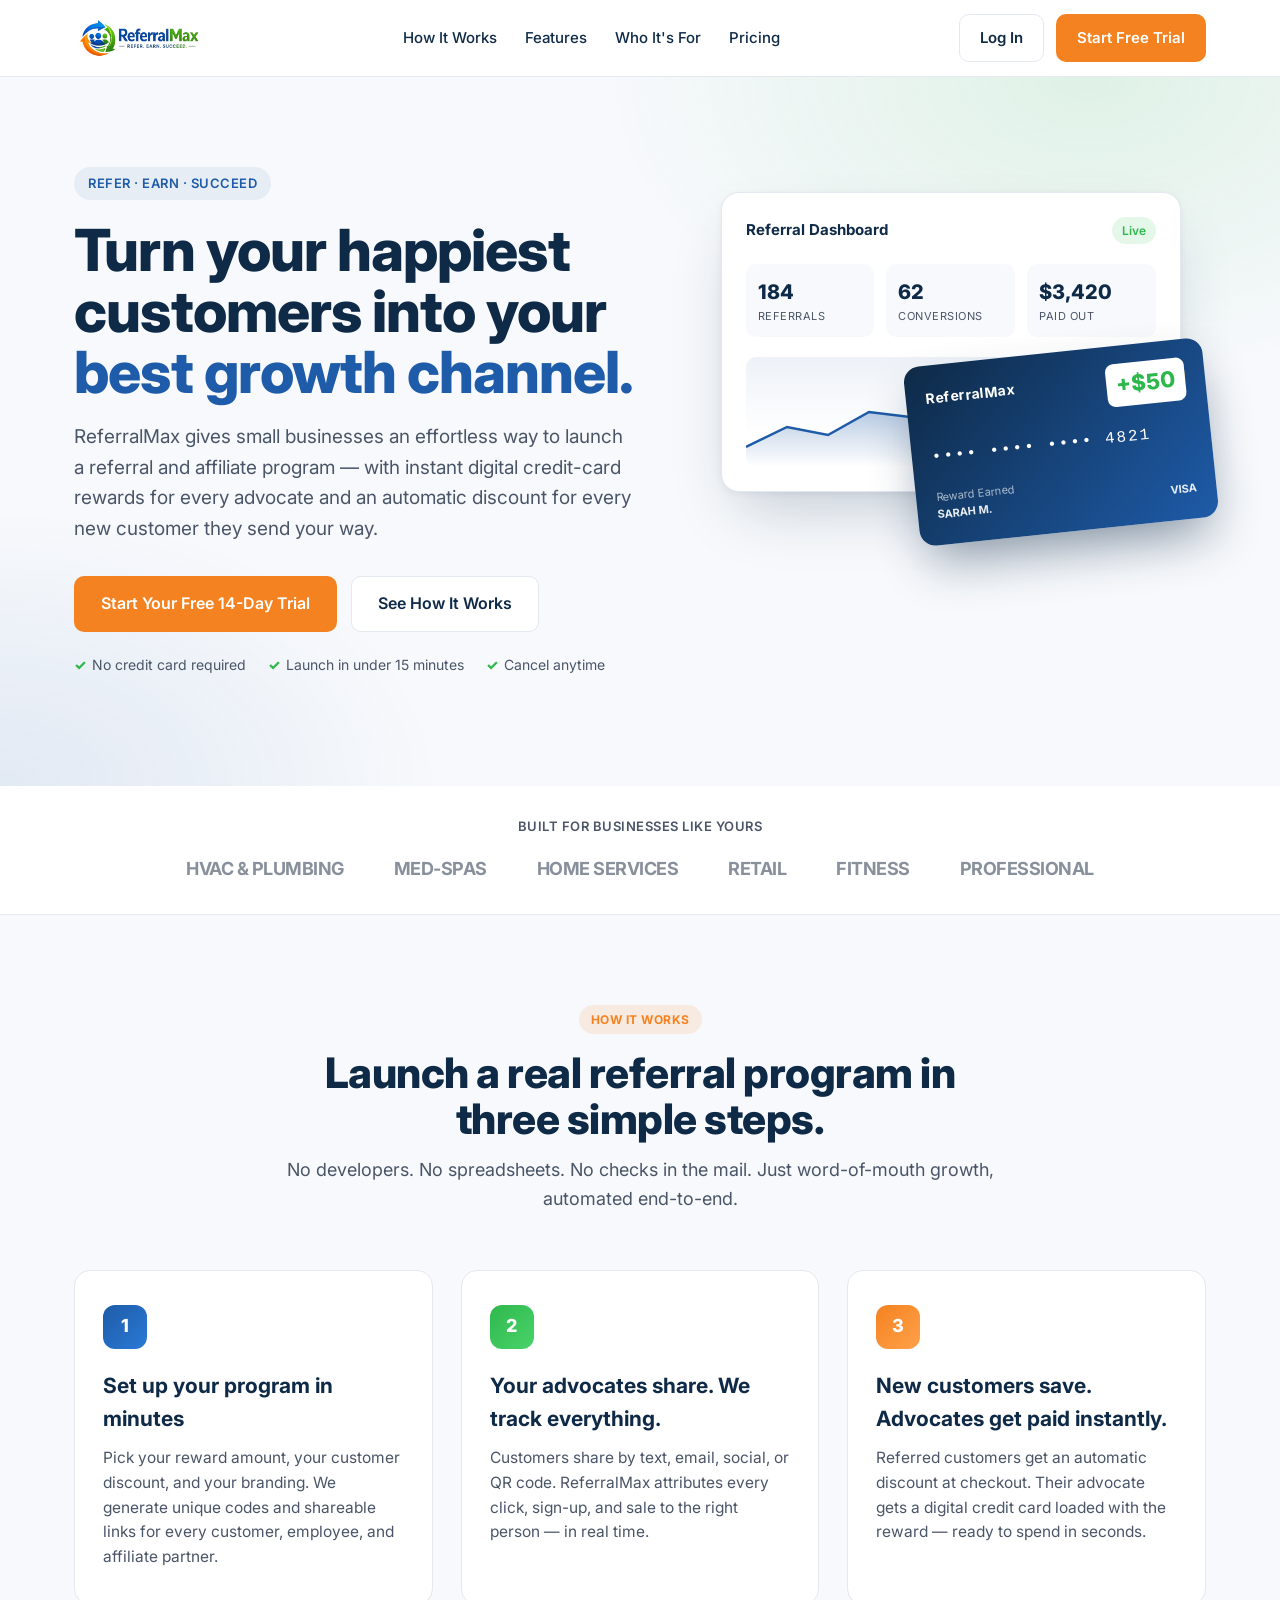
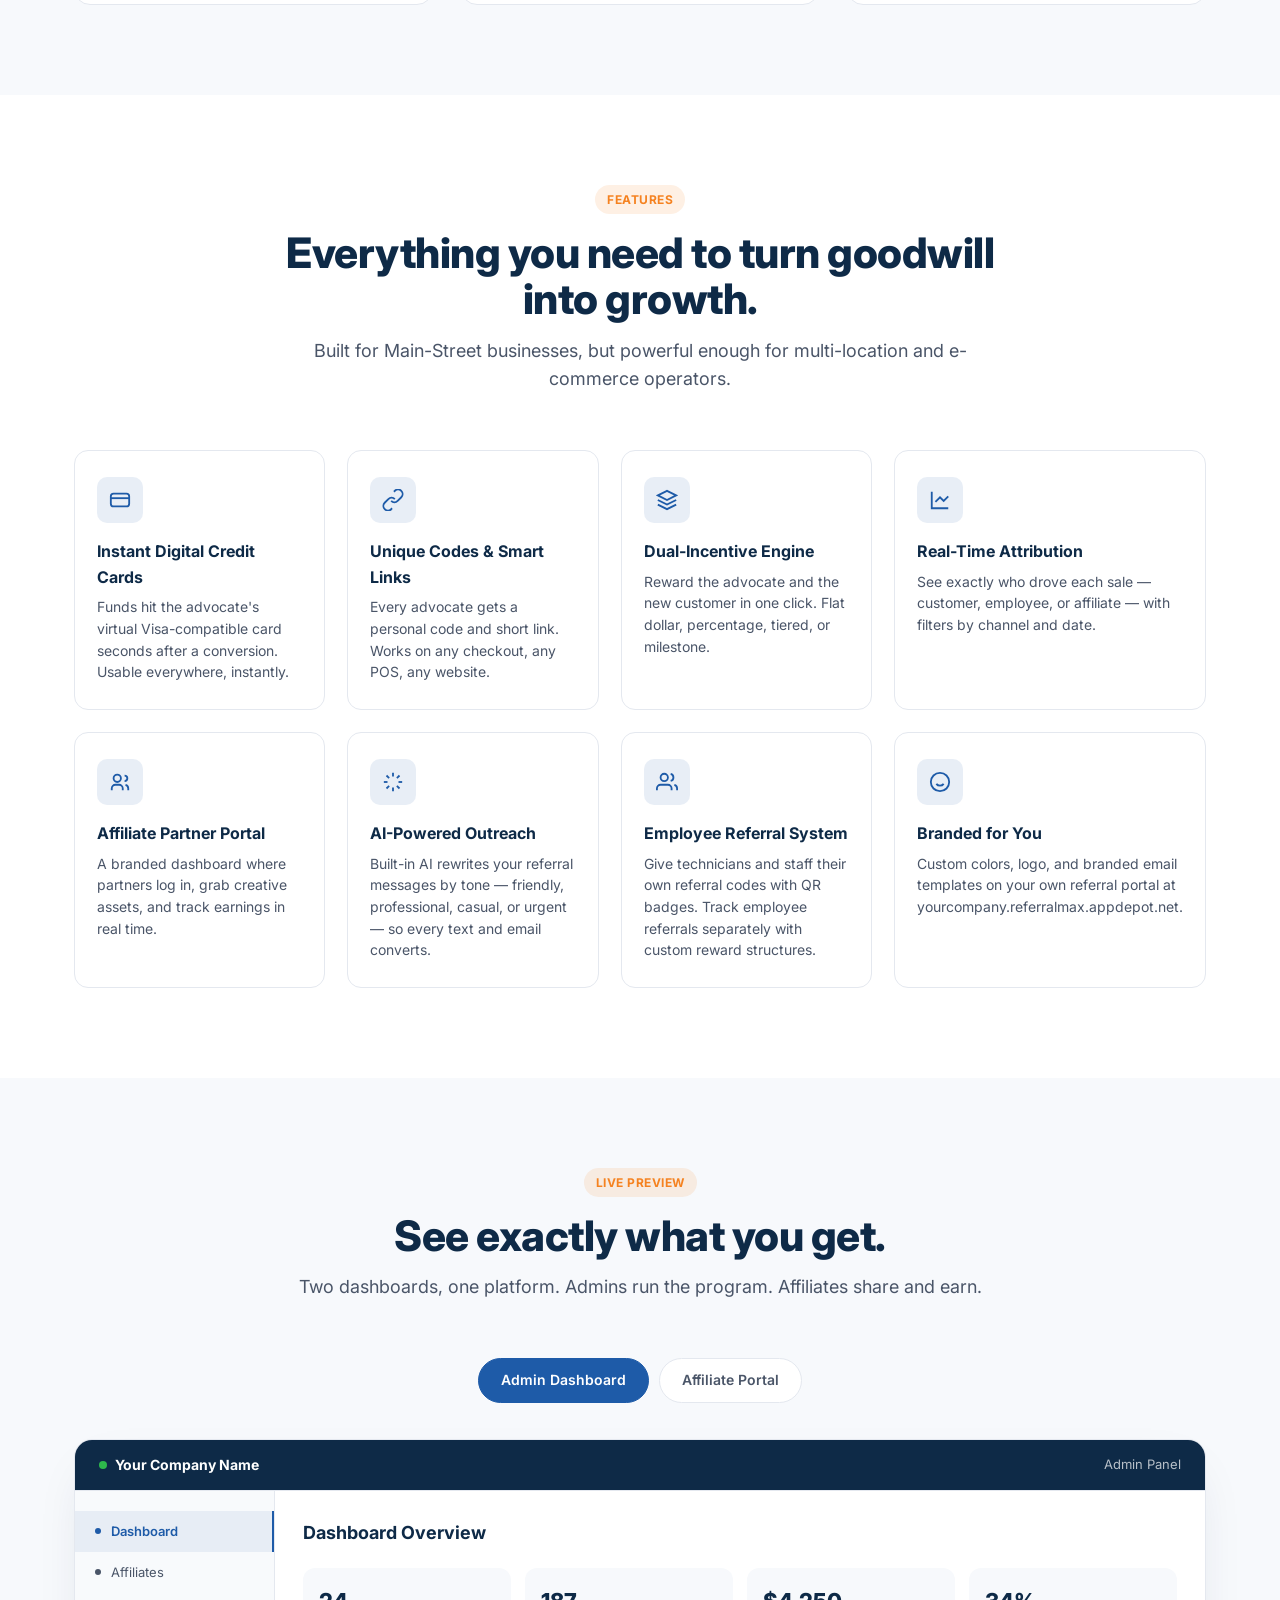
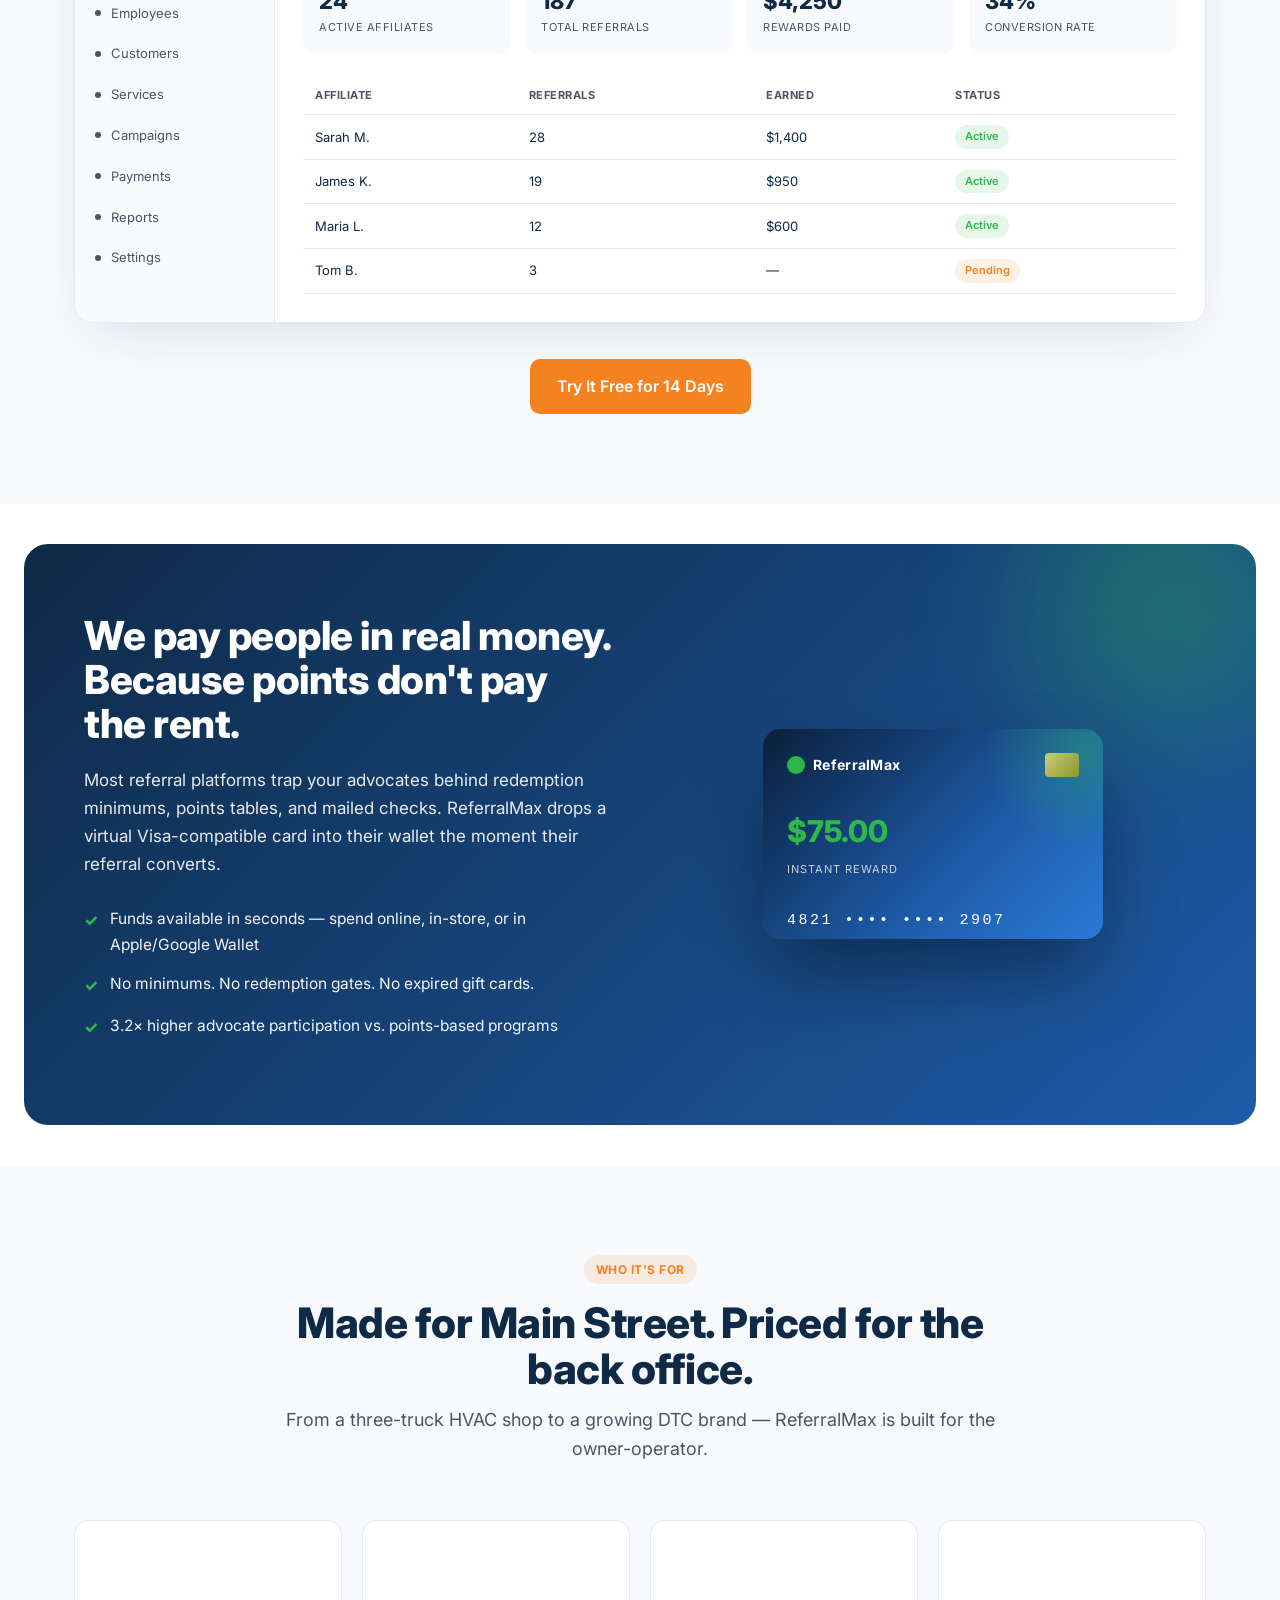
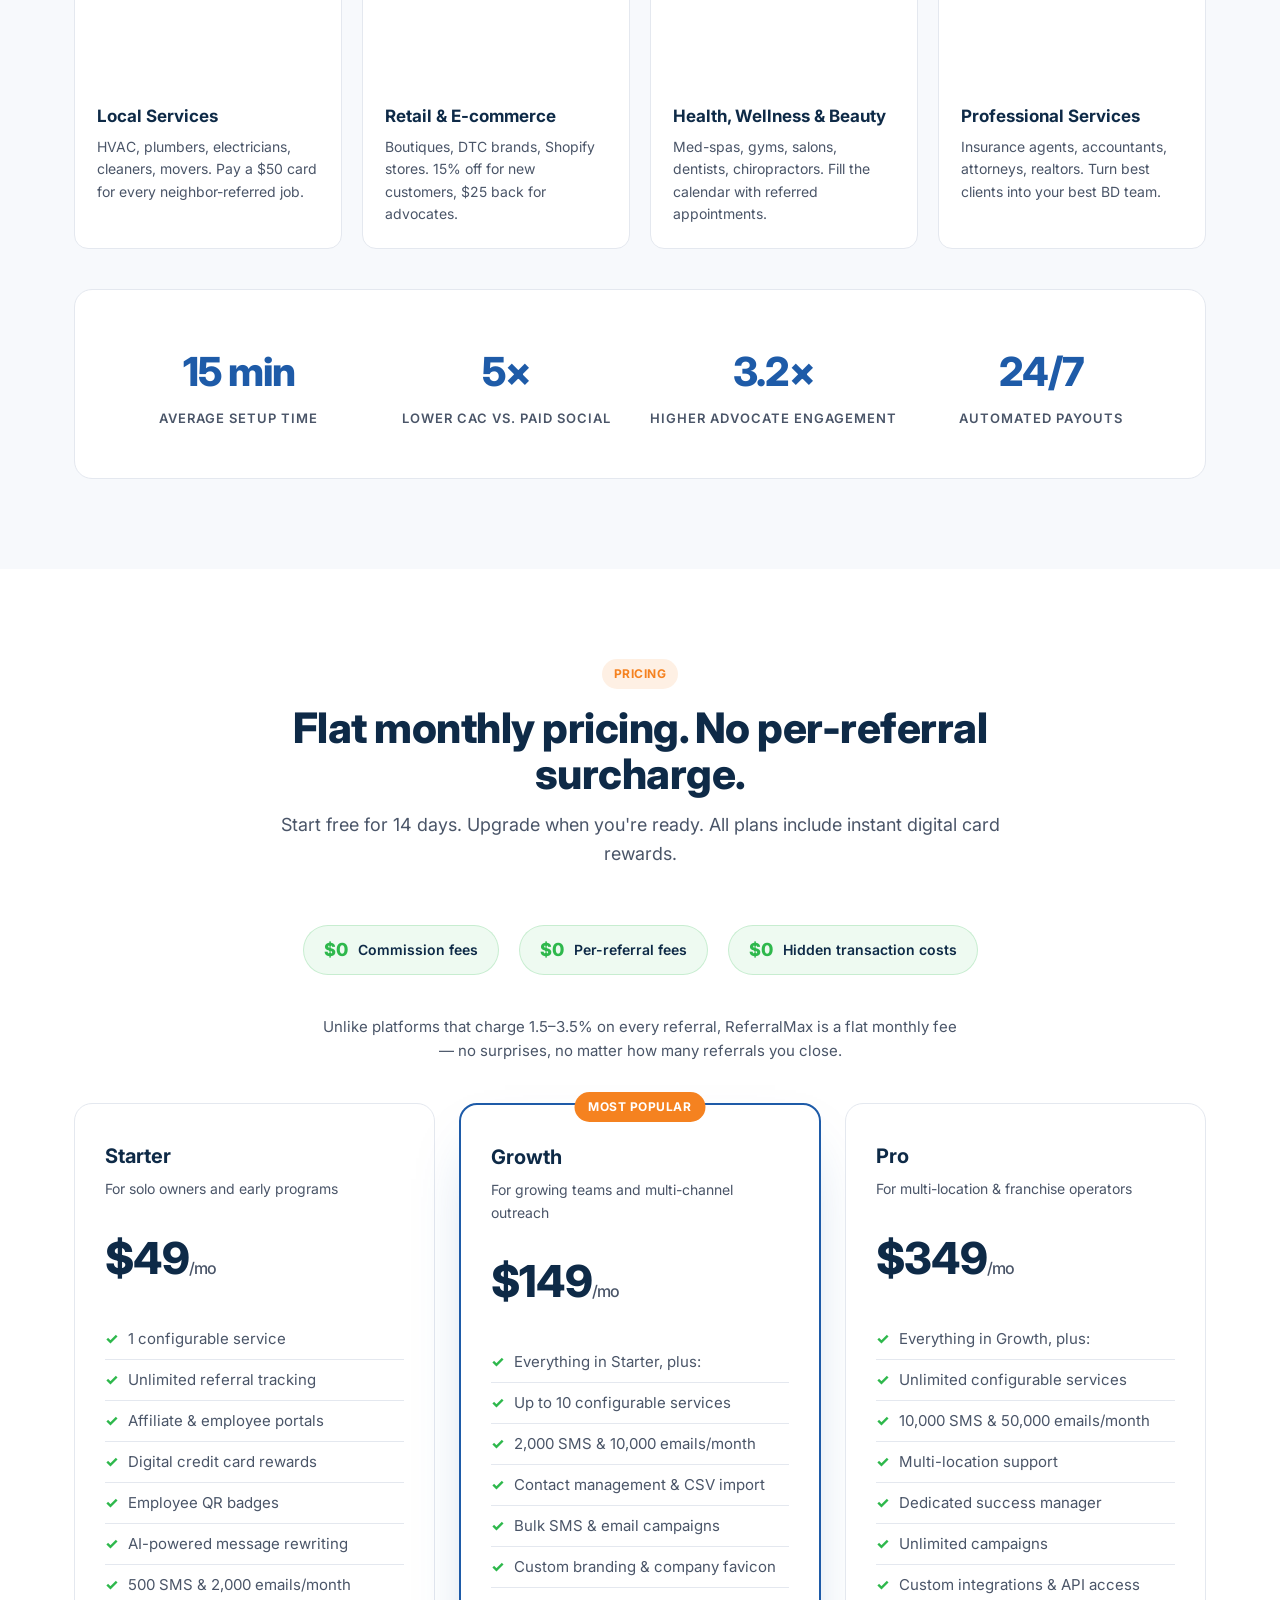
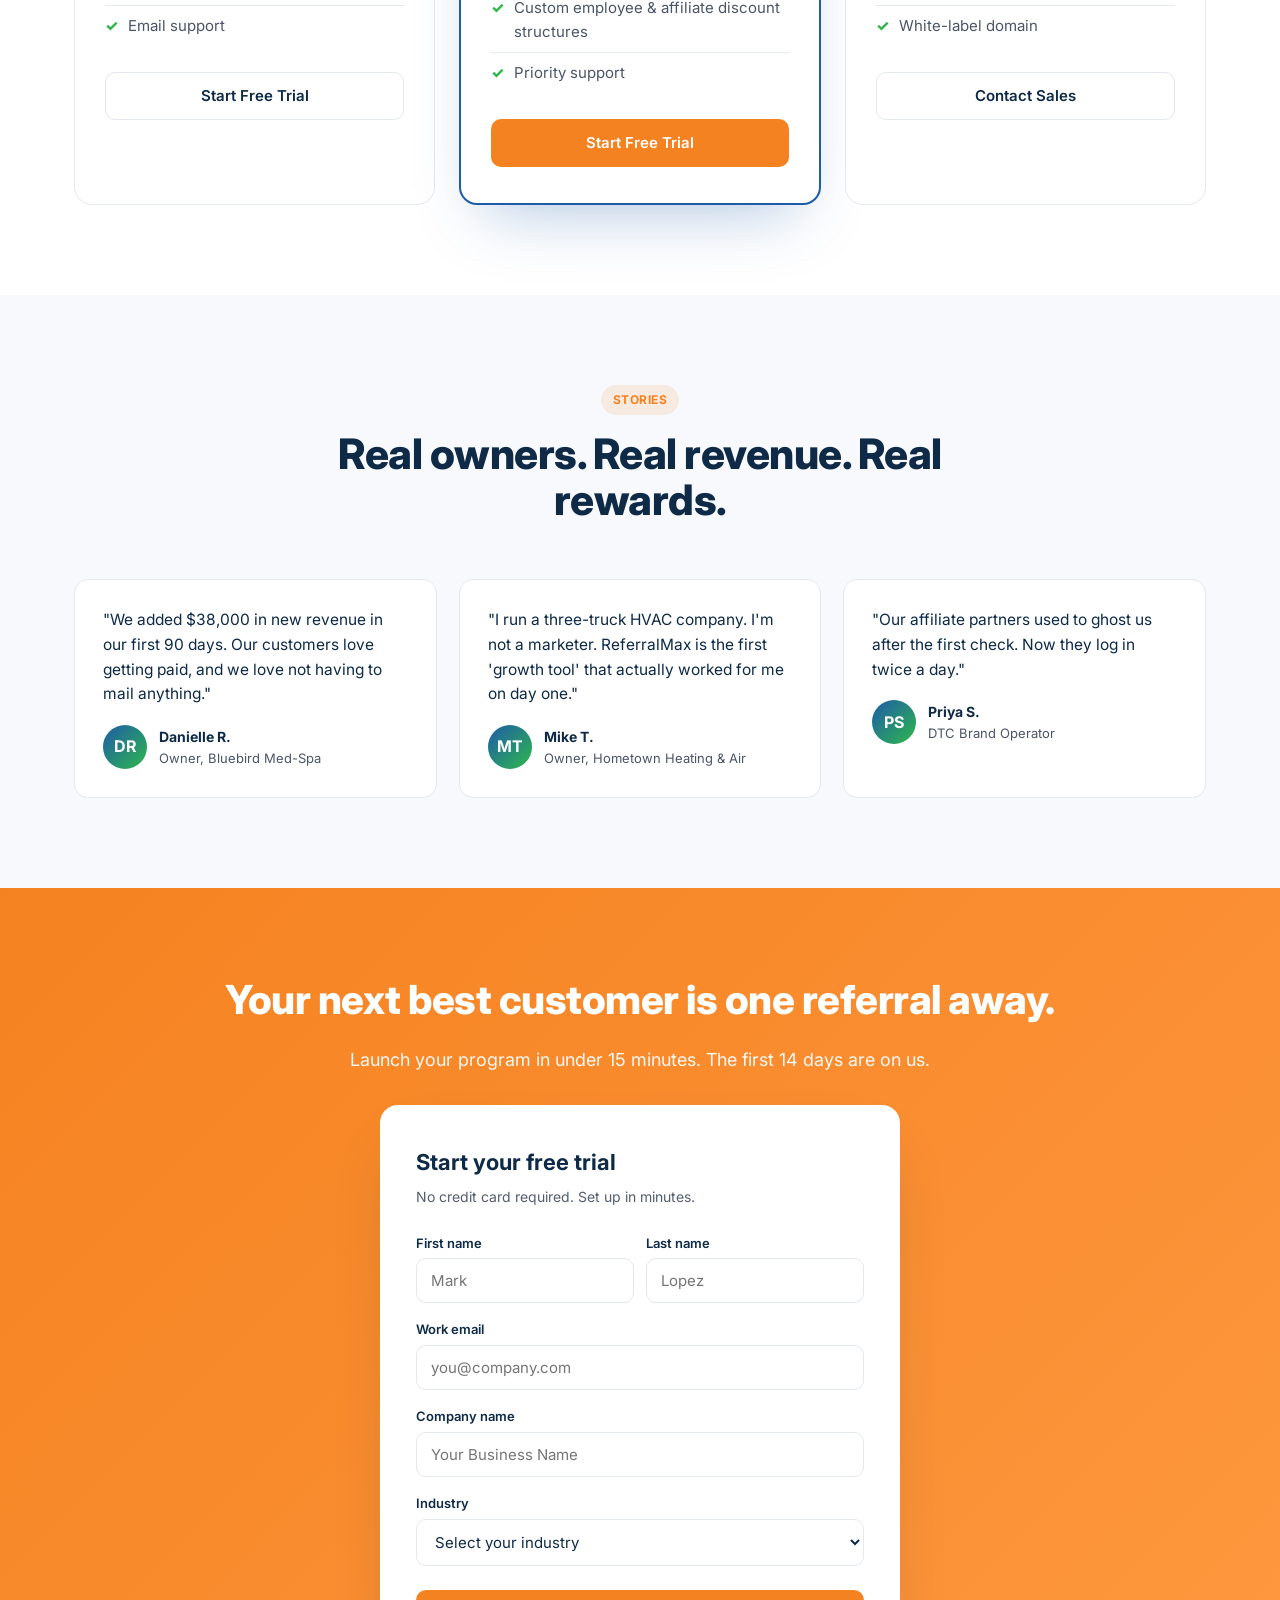
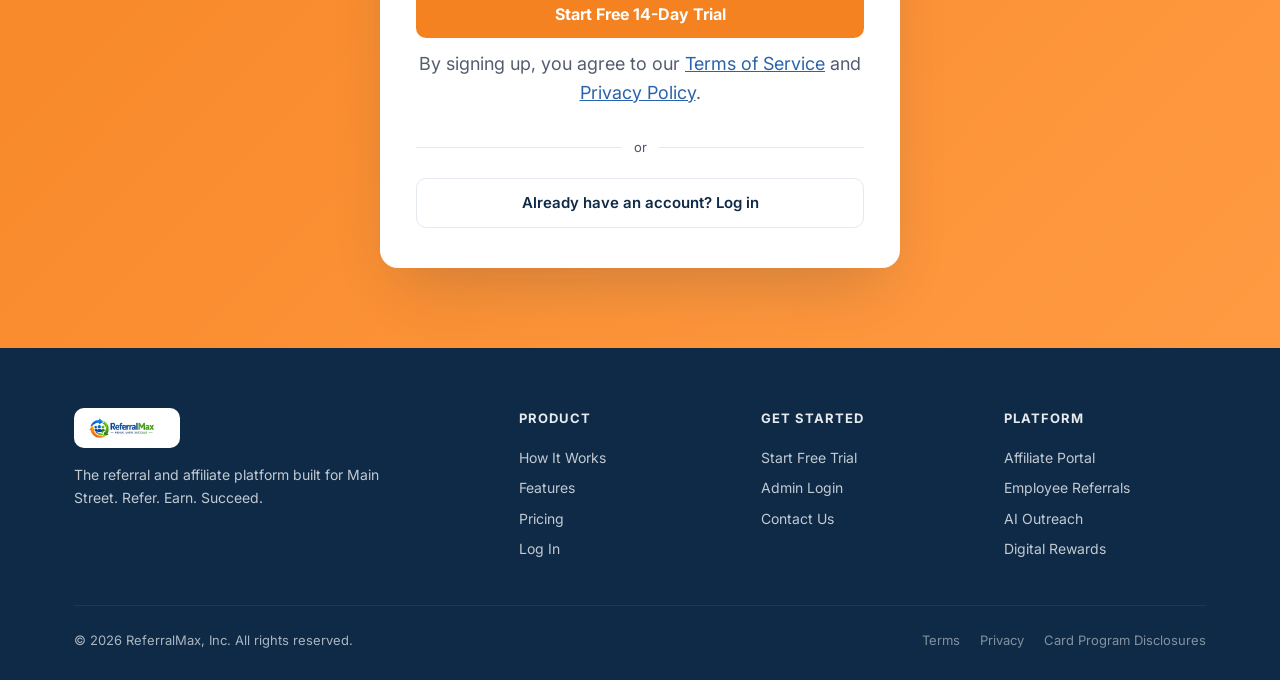
==== index.html @ 85b23904 "Add privacy policy and terms of service pages" ====
<!DOCTYPE html>
<html lang="en">
<head>
  <meta charset="UTF-8" />
  <meta name="viewport" content="width=device-width, initial-scale=1.0" />
  <title>ReferralMax — Refer. Earn. Succeed.</title>
  <meta name="description" content="ReferralMax is the referral and affiliate platform for small and mid-sized businesses. Launch a branded referral program in minutes and reward advocates with instant digital credit cards." />
  <link rel="canonical" href="https://get.referralmax.appdepot.net/" />
  <link rel="icon" type="image/png" href="assets/favicon.png" />

  <!-- Open Graph / social share -->
  <meta property="og:type" content="website" />
  <meta property="og:url" content="https://get.referralmax.appdepot.net/" />
  <meta property="og:title" content="ReferralMax — Refer. Earn. Succeed." />
  <meta property="og:description" content="The referral and affiliate platform built for small businesses. Instant digital credit card rewards for every advocate." />
  <meta property="og:image" content="https://get.referralmax.appdepot.net/assets/ReferralMax_Logo.png" />
  <meta name="twitter:card" content="summary_large_image" />
  <meta name="twitter:title" content="ReferralMax — Refer. Earn. Succeed." />
  <meta name="twitter:description" content="The referral and affiliate platform built for small businesses. Instant digital credit card rewards for every advocate." />
  <meta name="twitter:image" content="https://get.referralmax.appdepot.net/assets/ReferralMax_Logo.png" />
  <link rel="preconnect" href="https://fonts.googleapis.com" />
  <link rel="preconnect" href="https://fonts.gstatic.com" crossorigin />
  <link href="https://fonts.googleapis.com/css2?family=Inter:wght@400;500;600;700;800&display=swap" rel="stylesheet" />

  <style>
    :root {
      --blue:  #1E5BA8;
      --green: #2EB84C;
      --orange:#F58220;
      --navy:  #0E2A47;
      --cloud: #F7F9FC;
      --slate: #4A5568;
      --line:  #E4E8EF;
    }
    * { box-sizing: border-box; margin: 0; padding: 0; }
    html { scroll-behavior: smooth; }
    body {
      font-family: 'Inter', -apple-system, BlinkMacSystemFont, sans-serif;
      color: var(--navy);
      background: #ffffff;
      line-height: 1.6;
      -webkit-font-smoothing: antialiased;
    }
    img { max-width: 100%; display: block; }
    a { color: inherit; text-decoration: none; }

    .container { max-width: 1180px; margin: 0 auto; padding: 0 24px; }

    /* ---------- NAV ---------- */
    header.nav {
      position: sticky; top: 0; z-index: 50;
      background: rgba(255,255,255,0.92);
      backdrop-filter: saturate(1.2) blur(10px);
      border-bottom: 1px solid var(--line);
    }
    .nav-inner {
      display: flex; align-items: center; justify-content: space-between;
      height: 76px;
    }
    .logo { display: flex; align-items: center; gap: 10px; }
    .logo img { height: 44px; width: auto; }
    nav ul { display: flex; gap: 28px; list-style: none; }
    nav a { color: var(--navy); font-weight: 500; font-size: 15px; }
    nav a:hover { color: var(--blue); }
    .nav-cta { display: flex; gap: 12px; align-items: center; }
    .btn {
      display: inline-block; padding: 11px 20px; border-radius: 10px;
      font-weight: 600; font-size: 15px; transition: all 0.15s ease;
      border: 1px solid transparent; cursor: pointer;
    }
    .btn-primary { background: var(--orange); color: #fff; }
    .btn-primary:hover { background: #da6f10; transform: translateY(-1px); }
    .btn-ghost { color: var(--navy); border: 1px solid var(--line); background: #fff; }
    .btn-ghost:hover { border-color: var(--blue); color: var(--blue); }
    .btn-lg { padding: 14px 26px; font-size: 16px; }

    @media (max-width: 860px) {
      nav ul { display: none; }
    }

    /* ---------- HERO ---------- */
    .hero {
      position: relative; overflow: hidden;
      background:
        radial-gradient(ellipse 800px 500px at 85% 0%, rgba(46,184,76,0.12), transparent 60%),
        radial-gradient(ellipse 800px 500px at 0% 100%, rgba(30,91,168,0.10), transparent 55%),
        var(--cloud);
      padding: 90px 0 110px;
    }
    .hero-grid {
      display: grid; grid-template-columns: 1.1fr 1fr; gap: 60px; align-items: center;
    }
    .eyebrow {
      display: inline-block; padding: 6px 14px; border-radius: 999px;
      background: rgba(30,91,168,0.08); color: var(--blue);
      font-weight: 600; font-size: 13px; letter-spacing: 0.5px; text-transform: uppercase;
      margin-bottom: 20px;
    }
    h1 {
      font-size: 58px; line-height: 1.05; font-weight: 800; color: var(--navy);
      letter-spacing: -1px; margin-bottom: 20px;
    }
    h1 .accent { color: var(--blue); }
    .hero p.lead {
      font-size: 19px; color: var(--slate); margin-bottom: 32px; max-width: 560px;
    }
    .hero-ctas { display: flex; gap: 14px; flex-wrap: wrap; margin-bottom: 22px; }
    .hero-trust {
      display: flex; gap: 22px; font-size: 14px; color: var(--slate); flex-wrap: wrap;
    }
    .hero-trust span::before { content: "✓"; color: var(--green); font-weight: 800; margin-right: 6px; }

    .hero-visual {
      position: relative; min-height: 460px;
    }
    .card-stack {
      position: relative; width: 100%; max-width: 460px; margin: 0 auto;
    }
    .dash-card {
      background: #fff; border-radius: 18px; padding: 24px;
      box-shadow: 0 30px 60px -20px rgba(14,42,71,0.25), 0 2px 6px rgba(14,42,71,0.06);
      border: 1px solid var(--line);
    }
    .dash-head { display:flex; justify-content:space-between; align-items:center; margin-bottom: 20px; }
    .dash-head h4 { font-size: 15px; font-weight: 700; }
    .dash-head .pill { font-size: 12px; padding: 4px 10px; border-radius: 999px; background: rgba(46,184,76,0.12); color: var(--green); font-weight: 600; }
    .dash-stats { display: grid; grid-template-columns: repeat(3,1fr); gap: 12px; margin-bottom: 20px; }
    .stat { background: var(--cloud); border-radius: 10px; padding: 12px; }
    .stat .v { font-size: 20px; font-weight: 800; color: var(--navy); }
    .stat .l { font-size: 11px; color: var(--slate); text-transform: uppercase; letter-spacing: 0.5px; }
    .chart { height: 110px; background: linear-gradient(180deg, rgba(30,91,168,0.08), rgba(30,91,168,0) 70%); border-radius: 10px; position: relative; overflow: hidden; }
    .chart svg { width: 100%; height: 100%; }

    .credit-card {
      position: absolute; bottom: -40px; right: -30px;
      width: 300px; height: 180px; border-radius: 16px;
      background: linear-gradient(135deg, var(--navy) 0%, var(--blue) 100%);
      color: #fff; padding: 20px; box-shadow: 0 25px 50px -10px rgba(14,42,71,0.45);
      transform: rotate(-6deg);
    }
    .cc-top { display:flex; justify-content: space-between; align-items: center; margin-bottom: 34px; }
    .cc-brand { font-weight: 700; font-size: 14px; letter-spacing: 0.5px; }
    .cc-chip { width: 36px; height: 26px; background: linear-gradient(135deg, #e8c77a, #b48a1e); border-radius: 5px; }
    .cc-number { font-family: ui-monospace, monospace; font-size: 16px; letter-spacing: 2px; margin-bottom: 18px; }
    .cc-row { display:flex; justify-content: space-between; align-items: end; font-size: 11px; opacity: 0.9; }
    .cc-amount { position: absolute; top: 18px; right: 20px; font-size: 22px; font-weight: 800; color: var(--green); background: #fff; padding: 4px 10px; border-radius: 8px; }

    @media (max-width: 860px) {
      .hero-grid { grid-template-columns: 1fr; }
      h1 { font-size: 40px; }
      .hero { padding: 60px 0 90px; }
      .credit-card { right: 0; bottom: -30px; width: 260px; height: 160px; }
    }

    /* ---------- SECTIONS ---------- */
    section { padding: 90px 0; }
    .section-head { text-align: center; max-width: 720px; margin: 0 auto 56px; }
    .section-head .tag {
      display: inline-block; padding: 5px 12px; border-radius: 999px;
      background: rgba(245,130,32,0.12); color: var(--orange);
      font-size: 12px; font-weight: 700; letter-spacing: 0.5px; text-transform: uppercase;
      margin-bottom: 16px;
    }
    .section-head h2 {
      font-size: 42px; font-weight: 800; color: var(--navy);
      letter-spacing: -0.5px; margin-bottom: 14px; line-height: 1.1;
    }
    .section-head p { font-size: 18px; color: var(--slate); }

    /* ---------- LOGO STRIP ---------- */
    .trust-strip {
      padding: 30px 0; border-bottom: 1px solid var(--line);
      background: #fff;
    }
    .trust-strip .tl { text-align: center; font-size: 13px; color: var(--slate); margin-bottom: 18px; letter-spacing: 0.5px; text-transform: uppercase; font-weight: 600; }
    .trust-logos { display: flex; justify-content: center; align-items: center; gap: 50px; flex-wrap: wrap; opacity: 0.65; }
    .trust-logos span { font-weight: 700; color: var(--slate); font-size: 18px; letter-spacing: -0.5px; }

    /* ---------- HOW IT WORKS ---------- */
    .how { background: var(--cloud); }
    .steps {
      display: grid; grid-template-columns: repeat(3, 1fr); gap: 28px;
    }
    .step {
      background: #fff; padding: 34px 28px; border-radius: 16px;
      border: 1px solid var(--line); position: relative;
      transition: transform 0.2s ease, box-shadow 0.2s ease;
    }
    .step:hover { transform: translateY(-3px); box-shadow: 0 20px 40px -20px rgba(14,42,71,0.15); }
    .step-num {
      width: 44px; height: 44px; border-radius: 12px;
      background: linear-gradient(135deg, var(--blue), #2a7ad6);
      color: #fff; display: flex; align-items: center; justify-content: center;
      font-weight: 800; font-size: 18px; margin-bottom: 20px;
    }
    .step:nth-child(2) .step-num { background: linear-gradient(135deg, var(--green), #4ad36a); }
    .step:nth-child(3) .step-num { background: linear-gradient(135deg, var(--orange), #ffa14a); }
    .step h3 { font-size: 21px; font-weight: 700; margin-bottom: 10px; color: var(--navy); }
    .step p { color: var(--slate); font-size: 15.5px; }

    @media (max-width: 860px) {
      .steps { grid-template-columns: 1fr; }
    }

    /* ---------- FEATURES ---------- */
    .features-grid {
      display: grid; grid-template-columns: repeat(4, 1fr); gap: 22px;
    }
    .feat {
      background: #fff; border: 1px solid var(--line); border-radius: 14px;
      padding: 26px 22px; transition: all 0.2s ease;
    }
    .feat:hover { border-color: var(--blue); transform: translateY(-2px); }
    .feat-icon {
      width: 46px; height: 46px; border-radius: 10px;
      background: rgba(30,91,168,0.1); color: var(--blue);
      display: flex; align-items: center; justify-content: center;
      margin-bottom: 16px;
    }
    .feat-icon svg { width: 22px; height: 22px; }
    .feat h4 { font-size: 16px; font-weight: 700; margin-bottom: 6px; color: var(--navy); }
    .feat p { font-size: 14px; color: var(--slate); line-height: 1.55; }

    @media (max-width: 1020px) { .features-grid { grid-template-columns: repeat(2,1fr); } }
    @media (max-width: 560px)  { .features-grid { grid-template-columns: 1fr; } }

    /* ---------- PLATFORM PREVIEW ---------- */
    .preview { background: var(--cloud); }
    .preview-tabs { display: flex; gap: 10px; justify-content: center; margin-bottom: 36px; flex-wrap: wrap; }
    .preview-tab {
      padding: 10px 22px; border-radius: 999px; border: 1px solid var(--line);
      background: #fff; font-weight: 600; font-size: 14px; cursor: pointer;
      transition: all 0.15s ease; color: var(--slate);
    }
    .preview-tab.active, .preview-tab:hover { background: var(--blue); color: #fff; border-color: var(--blue); }
    .preview-screen {
      display: none; background: #fff; border-radius: 18px;
      border: 1px solid var(--line); overflow: hidden;
      box-shadow: 0 20px 50px -20px rgba(14,42,71,0.15);
    }
    .preview-screen.active { display: block; }
    .preview-topbar {
      display: flex; align-items: center; justify-content: space-between;
      padding: 14px 24px; border-bottom: 1px solid var(--line); background: var(--navy); color: #fff;
    }
    .preview-topbar .ptb-brand { font-weight: 700; font-size: 14px; display: flex; align-items: center; gap: 8px; }
    .preview-topbar .ptb-brand .dot { width: 8px; height: 8px; border-radius: 50%; background: var(--green); }
    .preview-topbar .ptb-nav { display: flex; gap: 18px; font-size: 13px; opacity: 0.7; }
    .preview-body { display: grid; grid-template-columns: 200px 1fr; min-height: 380px; }
    .preview-sidebar {
      background: #f8fafc; border-right: 1px solid var(--line); padding: 20px 0;
    }
    .preview-sidebar .ps-item {
      padding: 10px 20px; font-size: 13px; color: var(--slate); display: flex; align-items: center; gap: 10px;
    }
    .preview-sidebar .ps-item.active { background: rgba(30,91,168,0.08); color: var(--blue); font-weight: 600; border-right: 2px solid var(--blue); }
    .preview-sidebar .ps-dot { width: 6px; height: 6px; border-radius: 50%; background: currentColor; }
    .preview-content { padding: 28px; }
    .preview-content h4 { font-size: 18px; font-weight: 700; color: var(--navy); margin-bottom: 20px; }
    .p-stats { display: grid; grid-template-columns: repeat(4,1fr); gap: 14px; margin-bottom: 24px; }
    .p-stat {
      background: var(--cloud); border-radius: 12px; padding: 16px;
    }
    .p-stat .pv { font-size: 22px; font-weight: 800; color: var(--navy); }
    .p-stat .pl { font-size: 11px; color: var(--slate); text-transform: uppercase; letter-spacing: 0.5px; }
    .p-table { width: 100%; border-collapse: collapse; font-size: 13px; }
    .p-table th { text-align: left; padding: 10px 12px; font-size: 11px; text-transform: uppercase; letter-spacing: 0.5px; color: var(--slate); border-bottom: 1px solid var(--line); }
    .p-table td { padding: 10px 12px; border-bottom: 1px solid var(--line); color: var(--navy); }
    .p-badge { display: inline-block; padding: 3px 10px; border-radius: 999px; font-size: 11px; font-weight: 600; }
    .p-badge.green { background: rgba(46,184,76,0.12); color: var(--green); }
    .p-badge.blue { background: rgba(30,91,168,0.12); color: var(--blue); }
    .p-badge.orange { background: rgba(245,130,32,0.12); color: var(--orange); }
    .preview-cta { text-align: center; margin-top: 36px; }
    @media (max-width: 860px) {
      .preview-body { grid-template-columns: 1fr; }
      .preview-sidebar { display: none; }
      .p-stats { grid-template-columns: repeat(2,1fr); }
    }

    /* ---------- DIGITAL CARD FEATURE ---------- */
    .cards-feature {
      background: linear-gradient(135deg, var(--navy) 0%, var(--blue) 100%);
      color: #fff; border-radius: 24px; padding: 70px 60px; margin: 0 24px;
      display: grid; grid-template-columns: 1fr 1fr; gap: 60px; align-items: center;
      position: relative; overflow: hidden;
    }
    .cards-feature::before {
      content: ""; position: absolute; width: 420px; height: 420px;
      background: radial-gradient(circle, rgba(46,184,76,0.4), transparent 70%);
      top: -150px; right: -120px; filter: blur(40px);
    }
    .cards-feature h2 { font-size: 40px; font-weight: 800; line-height: 1.1; margin-bottom: 20px; letter-spacing: -0.5px; }
    .cards-feature p { font-size: 17px; opacity: 0.9; margin-bottom: 28px; line-height: 1.65; }
    .cards-feature .bullet { display: flex; align-items: flex-start; gap: 12px; margin-bottom: 14px; }
    .cards-feature .bullet span.c { color: var(--green); font-weight: 800; margin-top: 2px; }
    .cards-feature .bullet p { margin: 0; font-size: 15.5px; opacity: 0.95; }

    .wallet-mock {
      position: relative; display: flex; align-items: center; justify-content: center;
    }
    .wallet-mock .virtual-card {
      width: 340px; height: 210px; border-radius: 18px;
      background: linear-gradient(135deg, #0a1f3a 0%, #1E5BA8 60%, #2a7ad6 100%);
      padding: 24px; box-shadow: 0 40px 80px -10px rgba(0,0,0,0.4);
      position: relative; overflow: hidden;
    }
    .wallet-mock .virtual-card::after {
      content: ""; position: absolute; top: -80px; right: -80px;
      width: 200px; height: 200px; border-radius: 50%;
      background: radial-gradient(circle, rgba(46,184,76,0.35), transparent 70%);
    }
    .vc-top { display: flex; justify-content: space-between; align-items: center; margin-bottom: 30px; }
    .vc-brand { display: flex; align-items: center; gap: 8px; font-weight: 700; font-size: 14px; letter-spacing: 0.3px; }
    .vc-chip { width: 34px; height: 24px; background: linear-gradient(135deg,#f2d58a,#b38a1e); border-radius: 4px; }
    .vc-amount { font-size: 30px; font-weight: 800; color: var(--green); margin-bottom: 6px; }
    .vc-label { font-size: 11px; opacity: 0.75; text-transform: uppercase; letter-spacing: 1px; margin-bottom: 30px; }
    .vc-number { font-family: ui-monospace, monospace; font-size: 15px; letter-spacing: 2.5px; }
    .vc-bottom { display: flex; justify-content: space-between; align-items: end; margin-top: 10px; font-size: 11px; opacity: 0.85; }

    @media (max-width: 860px) {
      .cards-feature { grid-template-columns: 1fr; padding: 50px 30px; margin: 0; border-radius: 0; }
      .cards-feature h2 { font-size: 30px; }
      .wallet-mock .virtual-card { width: 300px; height: 190px; }
    }

    /* ---------- USE CASES ---------- */
    .use-cases { background: var(--cloud); }
    .use-grid { display: grid; grid-template-columns: repeat(4,1fr); gap: 20px; }
    .use {
      background: #fff; border-radius: 14px; overflow: hidden;
      border: 1px solid var(--line); transition: all 0.2s ease;
    }
    .use:hover { transform: translateY(-3px); box-shadow: 0 20px 40px -18px rgba(14,42,71,0.2); }
    .use-img { height: 160px; background-size: cover; background-position: center; }
    .use-body { padding: 22px; }
    .use-body h4 { font-size: 17px; font-weight: 700; margin-bottom: 6px; color: var(--navy); }
    .use-body p { font-size: 14px; color: var(--slate); }

    @media (max-width: 1020px) { .use-grid { grid-template-columns: repeat(2,1fr); } }
    @media (max-width: 560px)  { .use-grid { grid-template-columns: 1fr; } }

    /* ---------- STATS ---------- */
    .stats-row {
      display: grid; grid-template-columns: repeat(4,1fr); gap: 20px;
      background: #fff; padding: 50px 40px; border-radius: 18px;
      border: 1px solid var(--line); text-align: center;
      margin-top: 40px;
    }
    .stats-row .n { font-size: 40px; font-weight: 800; color: var(--blue); letter-spacing: -1px; }
    .stats-row .l { font-size: 13px; color: var(--slate); text-transform: uppercase; letter-spacing: 1px; font-weight: 600; margin-top: 4px; }
    @media (max-width: 720px) { .stats-row { grid-template-columns: repeat(2,1fr); } }

    /* ---------- PRICING ---------- */
    .pricing-grid { display: grid; grid-template-columns: repeat(3,1fr); gap: 24px; }
    .plan {
      background: #fff; border: 1px solid var(--line); border-radius: 18px;
      padding: 36px 30px; position: relative; transition: all 0.2s ease;
    }
    .plan:hover { transform: translateY(-3px); box-shadow: 0 30px 60px -25px rgba(14,42,71,0.2); }
    .plan.featured { border: 2px solid var(--blue); box-shadow: 0 30px 60px -25px rgba(30,91,168,0.35); }
    .plan .badge {
      position: absolute; top: -13px; left: 50%; transform: translateX(-50%);
      background: var(--orange); color: #fff; padding: 5px 14px; border-radius: 999px;
      font-size: 12px; font-weight: 700; letter-spacing: 0.5px; text-transform: uppercase;
    }
    .plan h3 { font-size: 20px; font-weight: 700; margin-bottom: 6px; }
    .plan .sub { font-size: 14px; color: var(--slate); margin-bottom: 22px; }
    .plan .price { font-size: 44px; font-weight: 800; color: var(--navy); letter-spacing: -1px; }
    .plan .price span { font-size: 16px; color: var(--slate); font-weight: 500; }
    .plan ul { list-style: none; margin: 26px 0; }
    .plan li { font-size: 15px; color: var(--slate); padding: 8px 0; border-top: 1px solid var(--line); display: flex; gap: 10px; }
    .plan li::before { content: "✓"; color: var(--green); font-weight: 800; }
    .plan li:first-child { border-top: 0; }

    @media (max-width: 860px) { .pricing-grid { grid-template-columns: 1fr; } }

    /* ---------- TESTIMONIALS ---------- */
    .quotes { display: grid; grid-template-columns: repeat(3,1fr); gap: 22px; }
    .quote {
      background: #fff; border: 1px solid var(--line); border-radius: 14px; padding: 28px;
    }
    .quote p { font-size: 15.5px; color: var(--navy); line-height: 1.6; margin-bottom: 18px; }
    .quote .author { display: flex; align-items: center; gap: 12px; }
    .quote .av {
      width: 44px; height: 44px; border-radius: 50%;
      background: linear-gradient(135deg, var(--blue), var(--green));
      color: #fff; display: flex; align-items: center; justify-content: center;
      font-weight: 700; font-size: 16px;
    }
    .quote .meta { font-size: 13px; color: var(--slate); }
    .quote .meta b { color: var(--navy); display: block; font-size: 14px; }

    @media (max-width: 860px) { .quotes { grid-template-columns: 1fr; } }

    /* ---------- CTA BAND ---------- */
    .cta-band {
      background: linear-gradient(135deg, var(--orange) 0%, #ff9a42 100%);
      color: #fff; text-align: center; padding: 80px 24px;
    }
    .cta-band h2 { font-size: 40px; font-weight: 800; letter-spacing: -0.5px; margin-bottom: 14px; }
    .cta-band p { font-size: 18px; opacity: 0.95; margin-bottom: 30px; }
    .cta-band .btn {
      background: #fff; color: var(--orange); font-weight: 700;
    }
    .cta-band .btn:hover { transform: translateY(-2px); box-shadow: 0 15px 30px rgba(0,0,0,0.15); }
    .cta-band .btn.ghost { background: transparent; color: #fff; border: 1px solid rgba(255,255,255,0.5); margin-left: 10px; }

    /* ---------- SIGNUP FORM ---------- */
    .signup-form-card {
      background: #fff; border-radius: 18px; padding: 40px 36px;
      box-shadow: 0 30px 60px -20px rgba(14,42,71,0.2);
      max-width: 520px; margin: 30px auto 0; text-align: left;
    }
    .signup-form-card h3 { font-size: 22px; font-weight: 700; color: var(--navy); margin-bottom: 6px; }
    .signup-form-card .form-sub { font-size: 14px; color: var(--slate); margin-bottom: 24px; }
    .form-row { margin-bottom: 16px; }
    .form-row label { display: block; font-size: 13px; font-weight: 600; color: var(--navy); margin-bottom: 5px; }
    .form-row input, .form-row select {
      width: 100%; padding: 12px 14px; border: 1px solid var(--line); border-radius: 10px;
      font-size: 15px; font-family: inherit; color: var(--navy); background: #fff;
      transition: border-color 0.15s ease;
    }
    .form-row input:focus, .form-row select:focus { outline: none; border-color: var(--blue); }
    .form-row-half { display: grid; grid-template-columns: 1fr 1fr; gap: 12px; }
    .form-submit {
      width: 100%; padding: 14px; border: none; border-radius: 10px;
      background: var(--orange); color: #fff; font-size: 16px; font-weight: 700;
      cursor: pointer; transition: all 0.15s ease; font-family: inherit; margin-top: 8px;
    }
    .form-submit:hover { background: #da6f10; transform: translateY(-1px); }
    .form-note { font-size: 12px; color: var(--slate); text-align: center; margin-top: 12px; }
    .form-divider { display: flex; align-items: center; gap: 12px; margin: 20px 0; color: var(--slate); font-size: 13px; }
    .form-divider::before, .form-divider::after { content: ""; flex: 1; border-top: 1px solid var(--line); }
    .form-alt-btn {
      display: block; width: 100%; padding: 12px; border: 1px solid var(--line); border-radius: 10px;
      background: #fff; color: var(--navy); font-size: 15px; font-weight: 600;
      cursor: pointer; transition: all 0.15s ease; font-family: inherit; text-align: center;
    }
    .form-alt-btn:hover { border-color: var(--blue); color: var(--blue); }
    @media (max-width: 560px) { .form-row-half { grid-template-columns: 1fr; } }

    /* ---------- FOOTER ---------- */
    footer { background: var(--navy); color: #fff; padding: 60px 0 30px; }
    .footer-grid { display: grid; grid-template-columns: 2fr 1fr 1fr 1fr; gap: 40px; margin-bottom: 40px; }
    .footer-grid img { height: 40px; margin-bottom: 16px; background: #fff; padding: 8px 12px; border-radius: 10px; }
    .footer-grid p.tag { font-size: 14px; opacity: 0.75; max-width: 320px; }
    .footer-col h5 { font-size: 13px; font-weight: 700; letter-spacing: 1px; text-transform: uppercase; margin-bottom: 14px; opacity: 0.9; }
    .footer-col a { display: block; font-size: 14px; opacity: 0.75; padding: 4px 0; }
    .footer-col a:hover { opacity: 1; color: #fff; }
    .footer-bottom {
      border-top: 1px solid rgba(255,255,255,0.1); padding-top: 24px;
      display: flex; justify-content: space-between; align-items: center; flex-wrap: wrap; gap: 16px;
      font-size: 13px; opacity: 0.65;
    }
    @media (max-width: 860px) {
      .footer-grid { grid-template-columns: 1fr 1fr; }
    }

    /* ========== MOBILE POLISH (≤ 560px) ========== */
    @media (max-width: 560px) {

      /* — NAV — */
      .nav-inner { height: 60px; }
      .logo img { height: 34px; }
      .nav-cta .btn { padding: 8px 12px; font-size: 13px; }
      .nav-cta { gap: 8px; }

      /* — HERO — */
      .hero { padding: 40px 0 60px; }
      h1 { font-size: 30px; letter-spacing: -0.5px; margin-bottom: 16px; }
      .eyebrow { font-size: 11px; padding: 5px 10px; margin-bottom: 14px; }
      .hero p.lead { font-size: 16px; margin-bottom: 24px; }
      .hero-ctas { flex-direction: column; gap: 10px; }
      .hero-ctas .btn { width: 100%; text-align: center; }
      .hero-trust { flex-direction: column; gap: 8px; font-size: 13px; }
      .hero-visual { min-height: auto; margin-top: 30px; }
      .card-stack { max-width: 100%; }
      .dash-card { padding: 18px; }
      .dash-stats { gap: 8px; }
      .stat .v { font-size: 16px; }
      .stat .l { font-size: 10px; }
      .credit-card {
        position: relative; bottom: auto; right: auto;
        width: 100%; max-width: 280px; height: auto; aspect-ratio: 1.7/1;
        margin: -20px auto 0; transform: rotate(-3deg);
      }
      .cc-number { font-size: 14px; }
      .cc-amount { font-size: 18px; top: 14px; right: 14px; padding: 3px 8px; }
      .cc-top { margin-bottom: 20px; }
      .cc-brand { font-size: 12px; }
      .cc-chip { width: 28px; height: 20px; }

      /* — TRUST STRIP — */
      .trust-strip { padding: 20px 0; }
      .trust-logos { gap: 14px 22px; }
      .trust-logos span { font-size: 13px; }

      /* — SECTION HEADINGS — */
      section { padding: 60px 0; }
      .section-head { margin-bottom: 36px; }
      .section-head h2 { font-size: 28px; }
      .section-head p { font-size: 15px; }

      /* — HOW IT WORKS — */
      .step { padding: 24px 20px; }
      .step h3 { font-size: 18px; }
      .step p { font-size: 14px; }

      /* — FEATURES — */
      .feat { padding: 20px 18px; }
      .feat h4 { font-size: 15px; }
      .feat p { font-size: 13px; }

      /* — PLATFORM PREVIEW — */
      .preview-topbar { padding: 10px 16px; }
      .preview-topbar .ptb-brand { font-size: 12px; }
      .preview-content { padding: 18px; }
      .preview-content h4 { font-size: 16px; margin-bottom: 14px; }
      .p-stats { gap: 10px; }
      .p-stat { padding: 12px; }
      .p-stat .pv { font-size: 18px; }
      .p-stat .pl { font-size: 10px; }
      .p-table { font-size: 12px; }
      .p-table th, .p-table td { padding: 8px 6px; }
      .p-badge { font-size: 10px; padding: 2px 8px; }

      /* — DIGITAL CARDS FEATURE — */
      .cards-feature { padding: 36px 20px; gap: 30px; }
      .cards-feature h2 { font-size: 24px; }
      .cards-feature p { font-size: 15px; }
      .cards-feature .bullet p { font-size: 14px; }
      .wallet-mock .virtual-card {
        width: 100%; max-width: 300px; height: auto; aspect-ratio: 1.6/1;
        padding: 18px; margin: 0 auto;
      }
      .vc-amount { font-size: 24px; }
      .vc-label { font-size: 10px; margin-bottom: 16px; }
      .vc-number { font-size: 13px; }
      .vc-top { margin-bottom: 16px; }
      .vc-brand { font-size: 12px; }
      .vc-chip { width: 28px; height: 18px; }

      /* — USE CASES — */
      .use-img { height: 140px; }
      .use-body { padding: 16px; }
      .use-body h4 { font-size: 16px; }
      .use-body p { font-size: 13px; }

      /* — STATS ROW — */
      .stats-row { padding: 28px 20px; gap: 16px; }
      .stats-row .n { font-size: 28px; }
      .stats-row .l { font-size: 11px; }

      /* — PRICING — */
      .plan { padding: 28px 22px; }
      .plan .price { font-size: 36px; }
      .plan li { font-size: 14px; padding: 7px 0; }

      /* — TESTIMONIALS — */
      .quote { padding: 22px; }
      .quote p { font-size: 14px; }

      /* — CTA BAND + SIGNUP FORM — */
      .cta-band { padding: 50px 16px !important; }
      .cta-band h2 { font-size: 26px; }
      .cta-band p { font-size: 15px; }
      .signup-form-card { padding: 28px 22px; margin-top: 20px; }
      .signup-form-card h3 { font-size: 19px; }

      /* — FOOTER — */
      .footer-grid { grid-template-columns: 1fr !important; gap: 28px; }
      .footer-grid img { height: 34px; }
      .footer-bottom { flex-direction: column; text-align: center; gap: 10px; font-size: 12px; }
    }

    /* ========== SMALL PHONES (≤ 380px) ========== */
    @media (max-width: 380px) {
      .container { padding: 0 16px; }
      h1 { font-size: 26px; }
      .section-head h2 { font-size: 24px; }
      .nav-cta .btn { padding: 7px 10px; font-size: 12px; }
      .btn-lg { padding: 12px 18px; font-size: 14px; }
      .dash-stats { grid-template-columns: 1fr 1fr 1fr; gap: 6px; }
      .p-stats { grid-template-columns: 1fr 1fr !important; }
      .stats-row { grid-template-columns: 1fr 1fr; }
      .cards-feature h2 { font-size: 22px; }
    }
  </style>
</head>
<body>

  <!-- NAVBAR -->
  <header class="nav">
    <div class="container nav-inner">
      <a href="#" class="logo">
        <img src="assets/ReferralMax_Logo.png" alt="ReferralMax" />
      </a>
      <nav>
        <ul>
          <li><a href="#how">How It Works</a></li>
          <li><a href="#features">Features</a></li>
          <li><a href="#use-cases">Who It's For</a></li>
          <li><a href="#pricing">Pricing</a></li>
        </ul>
      </nav>
      <div class="nav-cta">
        <a href="https://referralmax.appdepot.net/login" class="btn btn-ghost">Log In</a>
        <a href="#cta" class="btn btn-primary">Start Free Trial</a>
      </div>
    </div>
  </header>

  <!-- HERO -->
  <section class="hero">
    <div class="container hero-grid">
      <div>
        <span class="eyebrow">Refer · Earn · Succeed</span>
        <h1>Turn your happiest customers into your <span class="accent">best growth channel.</span></h1>
        <p class="lead">
          ReferralMax gives small businesses an effortless way to launch a referral and affiliate program —
          with instant digital credit-card rewards for every advocate and an automatic discount for every new customer they send your way.
        </p>
        <div class="hero-ctas">
          <a href="#cta" class="btn btn-primary btn-lg">Start Your Free 14-Day Trial</a>
          <a href="#how" class="btn btn-ghost btn-lg">See How It Works</a>
        </div>
        <div class="hero-trust">
          <span>No credit card required</span>
          <span>Launch in under 15 minutes</span>
          <span>Cancel anytime</span>
        </div>
      </div>

      <div class="hero-visual">
        <div class="card-stack">
          <div class="dash-card">
            <div class="dash-head">
              <h4>Referral Dashboard</h4>
              <span class="pill">Live</span>
            </div>
            <div class="dash-stats">
              <div class="stat"><div class="v">184</div><div class="l">Referrals</div></div>
              <div class="stat"><div class="v">62</div><div class="l">Conversions</div></div>
              <div class="stat"><div class="v">$3,420</div><div class="l">Paid Out</div></div>
            </div>
            <div class="chart">
              <svg viewBox="0 0 400 110" preserveAspectRatio="none">
                <defs>
                  <linearGradient id="lg" x1="0" x2="0" y1="0" y2="1">
                    <stop offset="0%" stop-color="#1E5BA8" stop-opacity="0.5"/>
                    <stop offset="100%" stop-color="#1E5BA8" stop-opacity="0"/>
                  </linearGradient>
                </defs>
                <path d="M0,90 L40,70 L80,78 L120,55 L160,60 L200,42 L240,48 L280,30 L320,36 L360,18 L400,22 L400,110 L0,110 Z" fill="url(#lg)"/>
                <path d="M0,90 L40,70 L80,78 L120,55 L160,60 L200,42 L240,48 L280,30 L320,36 L360,18 L400,22" fill="none" stroke="#1E5BA8" stroke-width="2.5"/>
              </svg>
            </div>
          </div>

          <div class="credit-card">
            <div class="cc-amount">+$50</div>
            <div class="cc-top">
              <div class="cc-brand">ReferralMax</div>
              <div class="cc-chip"></div>
            </div>
            <div class="cc-number">•••• •••• •••• 4821</div>
            <div class="cc-row">
              <div><div style="opacity:0.7;">Reward Earned</div><div style="font-weight:700;">SARAH M.</div></div>
              <div style="font-weight:700;">VISA</div>
            </div>
          </div>
        </div>
      </div>
    </div>
  </section>

  <!-- TRUST STRIP -->
  <div class="trust-strip">
    <div class="container">
      <div class="tl">Built for businesses like yours</div>
      <div class="trust-logos">
        <span>HVAC &amp; PLUMBING</span>
        <span>MED-SPAS</span>
        <span>HOME SERVICES</span>
        <span>RETAIL</span>
        <span>FITNESS</span>
        <span>PROFESSIONAL</span>
      </div>
    </div>
  </div>

  <!-- HOW IT WORKS -->
  <section id="how" class="how">
    <div class="container">
      <div class="section-head">
        <span class="tag">How It Works</span>
        <h2>Launch a real referral program in three simple steps.</h2>
        <p>No developers. No spreadsheets. No checks in the mail. Just word-of-mouth growth, automated end-to-end.</p>
      </div>
      <div class="steps">
        <div class="step">
          <div class="step-num">1</div>
          <h3>Set up your program in minutes</h3>
          <p>Pick your reward amount, your customer discount, and your branding. We generate unique codes and shareable links for every customer, employee, and affiliate partner.</p>
        </div>
        <div class="step">
          <div class="step-num">2</div>
          <h3>Your advocates share. We track everything.</h3>
          <p>Customers share by text, email, social, or QR code. ReferralMax attributes every click, sign-up, and sale to the right person — in real time.</p>
        </div>
        <div class="step">
          <div class="step-num">3</div>
          <h3>New customers save. Advocates get paid instantly.</h3>
          <p>Referred customers get an automatic discount at checkout. Their advocate gets a digital credit card loaded with the reward — ready to spend in seconds.</p>
        </div>
      </div>
    </div>
  </section>

  <!-- FEATURES -->
  <section id="features">
    <div class="container">
      <div class="section-head">
        <span class="tag">Features</span>
        <h2>Everything you need to turn goodwill into growth.</h2>
        <p>Built for Main-Street businesses, but powerful enough for multi-location and e-commerce operators.</p>
      </div>
      <div class="features-grid">
        <div class="feat">
          <div class="feat-icon"><svg viewBox="0 0 24 24" fill="none" stroke="currentColor" stroke-width="2"><rect x="2" y="5" width="20" height="14" rx="3"/><line x1="2" y1="10" x2="22" y2="10"/></svg></div>
          <h4>Instant Digital Credit Cards</h4>
          <p>Funds hit the advocate's virtual Visa-compatible card seconds after a conversion. Usable everywhere, instantly.</p>
        </div>
        <div class="feat">
          <div class="feat-icon"><svg viewBox="0 0 24 24" fill="none" stroke="currentColor" stroke-width="2"><path d="M10 13a5 5 0 0 0 7.07 0l4-4a5 5 0 0 0-7.07-7.07L13 3"/><path d="M14 11a5 5 0 0 0-7.07 0l-4 4a5 5 0 0 0 7.07 7.07L11 21"/></svg></div>
          <h4>Unique Codes &amp; Smart Links</h4>
          <p>Every advocate gets a personal code and short link. Works on any checkout, any POS, any website.</p>
        </div>
        <div class="feat">
          <div class="feat-icon"><svg viewBox="0 0 24 24" fill="none" stroke="currentColor" stroke-width="2"><path d="M12 2L2 7l10 5 10-5-10-5z"/><path d="M2 17l10 5 10-5"/><path d="M2 12l10 5 10-5"/></svg></div>
          <h4>Dual-Incentive Engine</h4>
          <p>Reward the advocate and the new customer in one click. Flat dollar, percentage, tiered, or milestone.</p>
        </div>
        <div class="feat">
          <div class="feat-icon"><svg viewBox="0 0 24 24" fill="none" stroke="currentColor" stroke-width="2"><path d="M3 3v18h18"/><polyline points="7 14 12 9 16 13 21 8"/></svg></div>
          <h4>Real-Time Attribution</h4>
          <p>See exactly who drove each sale — customer, employee, or affiliate — with filters by channel and date.</p>
        </div>
        <div class="feat">
          <div class="feat-icon"><svg viewBox="0 0 24 24" fill="none" stroke="currentColor" stroke-width="2"><circle cx="9" cy="8" r="4"/><path d="M17 11a3 3 0 1 0 0-6"/><path d="M3 21v-2a4 4 0 0 1 4-4h4a4 4 0 0 1 4 4v2"/><path d="M21 21v-2a4 4 0 0 0-3-3.87"/></svg></div>
          <h4>Affiliate Partner Portal</h4>
          <p>A branded dashboard where partners log in, grab creative assets, and track earnings in real time.</p>
        </div>
        <div class="feat">
          <div class="feat-icon"><svg viewBox="0 0 24 24" fill="none" stroke="currentColor" stroke-width="2"><path d="M12 2v4"/><path d="m16.24 7.76 2.83-2.83"/><path d="M18 12h4"/><path d="m16.24 16.24 2.83 2.83"/><path d="M12 18v4"/><path d="m7.76 16.24-2.83 2.83"/><path d="M6 12H2"/><path d="m7.76 7.76-2.83-2.83"/></svg></div>
          <h4>AI-Powered Outreach</h4>
          <p>Built-in AI rewrites your referral messages by tone — friendly, professional, casual, or urgent — so every text and email converts.</p>
        </div>
        <div class="feat">
          <div class="feat-icon"><svg viewBox="0 0 24 24" fill="none" stroke="currentColor" stroke-width="2"><path d="M17 21v-2a4 4 0 0 0-4-4H5a4 4 0 0 0-4 4v2"/><circle cx="9" cy="7" r="4"/><path d="M23 21v-2a4 4 0 0 0-3-3.87"/><path d="M16 3.13a4 4 0 0 1 0 7.75"/></svg></div>
          <h4>Employee Referral System</h4>
          <p>Give technicians and staff their own referral codes with QR badges. Track employee referrals separately with custom reward structures.</p>
        </div>
        <div class="feat">
          <div class="feat-icon"><svg viewBox="0 0 24 24" fill="none" stroke="currentColor" stroke-width="2"><circle cx="12" cy="12" r="10"/><path d="M8 14s1.5 2 4 2 4-2 4-2"/><line x1="9" y1="9" x2="9.01" y2="9"/><line x1="15" y1="9" x2="15.01" y2="9"/></svg></div>
          <h4>Branded for You</h4>
          <p>Custom colors, logo, and branded email templates on your own referral portal at yourcompany.referralmax.appdepot.net.</p>
        </div>
      </div>
    </div>
  </section>

  <!-- PLATFORM PREVIEW -->
  <section class="preview">
    <div class="container">
      <div class="section-head">
        <span class="tag">Live Preview</span>
        <h2>See exactly what you get.</h2>
        <p>Two dashboards, one platform. Admins run the program. Affiliates share and earn.</p>
      </div>
      <div class="preview-tabs">
        <div class="preview-tab active" onclick="showPreview('admin')">Admin Dashboard</div>
        <div class="preview-tab" onclick="showPreview('affiliate')">Affiliate Portal</div>
      </div>

      <!-- Admin Preview -->
      <div class="preview-screen active" id="preview-admin">
        <div class="preview-topbar">
          <div class="ptb-brand"><div class="dot"></div> Your Company Name</div>
          <div class="ptb-nav"><span>Admin Panel</span></div>
        </div>
        <div class="preview-body">
          <div class="preview-sidebar">
            <div class="ps-item active"><span class="ps-dot"></span> Dashboard</div>
            <div class="ps-item"><span class="ps-dot"></span> Affiliates</div>
            <div class="ps-item"><span class="ps-dot"></span> Employees</div>
            <div class="ps-item"><span class="ps-dot"></span> Customers</div>
            <div class="ps-item"><span class="ps-dot"></span> Services</div>
            <div class="ps-item"><span class="ps-dot"></span> Campaigns</div>
            <div class="ps-item"><span class="ps-dot"></span> Payments</div>
            <div class="ps-item"><span class="ps-dot"></span> Reports</div>
            <div class="ps-item"><span class="ps-dot"></span> Settings</div>
          </div>
          <div class="preview-content">
            <h4>Dashboard Overview</h4>
            <div class="p-stats">
              <div class="p-stat"><div class="pv">24</div><div class="pl">Active Affiliates</div></div>
              <div class="p-stat"><div class="pv">187</div><div class="pl">Total Referrals</div></div>
              <div class="p-stat"><div class="pv">$4,250</div><div class="pl">Rewards Paid</div></div>
              <div class="p-stat"><div class="pv">34%</div><div class="pl">Conversion Rate</div></div>
            </div>
            <table class="p-table">
              <tr><th>Affiliate</th><th>Referrals</th><th>Earned</th><th>Status</th></tr>
              <tr><td>Sarah M.</td><td>28</td><td>$1,400</td><td><span class="p-badge green">Active</span></td></tr>
              <tr><td>James K.</td><td>19</td><td>$950</td><td><span class="p-badge green">Active</span></td></tr>
              <tr><td>Maria L.</td><td>12</td><td>$600</td><td><span class="p-badge green">Active</span></td></tr>
              <tr><td>Tom B.</td><td>3</td><td>—</td><td><span class="p-badge orange">Pending</span></td></tr>
            </table>
          </div>
        </div>
      </div>

      <!-- Affiliate Preview -->
      <div class="preview-screen" id="preview-affiliate">
        <div class="preview-topbar">
          <div class="ptb-brand"><div class="dot"></div> Your Company Name</div>
          <div class="ptb-nav"><span>Affiliate Portal</span></div>
        </div>
        <div class="preview-body">
          <div class="preview-sidebar">
            <div class="ps-item active"><span class="ps-dot"></span> Dashboard</div>
            <div class="ps-item"><span class="ps-dot"></span> My Code</div>
            <div class="ps-item"><span class="ps-dot"></span> Services</div>
            <div class="ps-item"><span class="ps-dot"></span> Contacts</div>
            <div class="ps-item"><span class="ps-dot"></span> Referrals</div>
            <div class="ps-item"><span class="ps-dot"></span> Payments</div>
          </div>
          <div class="preview-content">
            <h4>My Referral Code</h4>
            <div class="p-stats" style="grid-template-columns: repeat(3,1fr);">
              <div class="p-stat"><div class="pv">$1,400</div><div class="pl">Total Earned</div></div>
              <div class="p-stat"><div class="pv">28</div><div class="pl">Referrals Sent</div></div>
              <div class="p-stat"><div class="pv">18</div><div class="pl">Converted</div></div>
            </div>
            <div style="background: var(--cloud); border-radius: 12px; padding: 20px; margin-bottom: 20px; text-align: center;">
              <div style="font-size: 11px; text-transform: uppercase; color: var(--slate); letter-spacing: 1px; margin-bottom: 8px;">Your Referral Code</div>
              <div style="font-size: 28px; font-weight: 800; color: var(--blue); letter-spacing: 3px; font-family: ui-monospace, monospace;">SARH7X4Q</div>
              <div style="font-size: 13px; color: var(--slate); margin-top: 8px;">Share via SMS, Email, or QR Code</div>
              <div style="display: flex; gap: 10px; justify-content: center; margin-top: 14px;">
                <span class="p-badge blue" style="padding: 6px 14px; font-size: 12px; cursor: pointer;">Send Text</span>
                <span class="p-badge green" style="padding: 6px 14px; font-size: 12px; cursor: pointer;">Send Email</span>
                <span class="p-badge orange" style="padding: 6px 14px; font-size: 12px; cursor: pointer;">QR Code</span>
              </div>
            </div>
            <table class="p-table">
              <tr><th>Customer</th><th>Service</th><th>Status</th><th>Earned</th></tr>
              <tr><td>John D.</td><td>AC Install</td><td><span class="p-badge green">Paid</span></td><td>$50</td></tr>
              <tr><td>Lisa W.</td><td>Furnace Repair</td><td><span class="p-badge blue">Scheduled</span></td><td>—</td></tr>
            </table>
          </div>
        </div>
      </div>

      <div class="preview-cta">
        <a href="#cta" class="btn btn-primary btn-lg">Try It Free for 14 Days</a>
      </div>
    </div>
  </section>

  <!-- DIGITAL CARDS FEATURE -->
  <section style="padding: 40px 0;">
    <div class="cards-feature">
      <div>
        <h2>We pay people in real money. Because points don't pay the rent.</h2>
        <p>Most referral platforms trap your advocates behind redemption minimums, points tables, and mailed checks. ReferralMax drops a virtual Visa-compatible card into their wallet the moment their referral converts.</p>
        <div class="bullet"><span class="c">✓</span><p>Funds available in seconds — spend online, in-store, or in Apple/Google Wallet</p></div>
        <div class="bullet"><span class="c">✓</span><p>No minimums. No redemption gates. No expired gift cards.</p></div>
        <div class="bullet"><span class="c">✓</span><p>3.2× higher advocate participation vs. points-based programs</p></div>
      </div>
      <div class="wallet-mock">
        <div class="virtual-card">
          <div class="vc-top">
            <div class="vc-brand">
              <svg width="18" height="18" viewBox="0 0 24 24" fill="#2EB84C"><circle cx="12" cy="12" r="12"/></svg>
              ReferralMax
            </div>
            <div class="vc-chip"></div>
          </div>
          <div class="vc-amount">$75.00</div>
          <div class="vc-label">Instant Reward</div>
          <div class="vc-number">4821 •••• •••• 2907</div>
          <div class="vc-bottom">
            <span>CARDHOLDER<br><b style="font-weight:700;">SARAH M.</b></span>
            <span style="font-size:13px; font-weight:700;">VISA</span>
          </div>
        </div>
      </div>
    </div>
  </section>

  <!-- USE CASES -->
  <section id="use-cases" class="use-cases">
    <div class="container">
      <div class="section-head">
        <span class="tag">Who It's For</span>
        <h2>Made for Main Street. Priced for the back office.</h2>
        <p>From a three-truck HVAC shop to a growing DTC brand — ReferralMax is built for the owner-operator.</p>
      </div>
      <div class="use-grid">
        <div class="use">
          <div class="use-img" style="background-image: url('https://images.unsplash.com/photo-1556740738-b6a63e27c4df?auto=format&fit=crop&w=800&q=70');"></div>
          <div class="use-body">
            <h4>Local Services</h4>
            <p>HVAC, plumbers, electricians, cleaners, movers. Pay a $50 card for every neighbor-referred job.</p>
          </div>
        </div>
        <div class="use">
          <div class="use-img" style="background-image: url('https://images.unsplash.com/photo-1555529669-e69e7aa0ba9a?auto=format&fit=crop&w=800&q=70');"></div>
          <div class="use-body">
            <h4>Retail &amp; E-commerce</h4>
            <p>Boutiques, DTC brands, Shopify stores. 15% off for new customers, $25 back for advocates.</p>
          </div>
        </div>
        <div class="use">
          <div class="use-img" style="background-image: url('https://images.unsplash.com/photo-1540555700478-4be289fbecef?auto=format&fit=crop&w=800&q=70');"></div>
          <div class="use-body">
            <h4>Health, Wellness &amp; Beauty</h4>
            <p>Med-spas, gyms, salons, dentists, chiropractors. Fill the calendar with referred appointments.</p>
          </div>
        </div>
        <div class="use">
          <div class="use-img" style="background-image: url('https://images.unsplash.com/photo-1454165804606-c3d57bc86b40?auto=format&fit=crop&w=800&q=70');"></div>
          <div class="use-body">
            <h4>Professional Services</h4>
            <p>Insurance agents, accountants, attorneys, realtors. Turn best clients into your best BD team.</p>
          </div>
        </div>
      </div>

      <div class="stats-row">
        <div><div class="n">15 min</div><div class="l">Average Setup Time</div></div>
        <div><div class="n">5×</div><div class="l">Lower CAC vs. Paid Social</div></div>
        <div><div class="n">3.2×</div><div class="l">Higher Advocate Engagement</div></div>
        <div><div class="n">24/7</div><div class="l">Automated Payouts</div></div>
      </div>
    </div>
  </section>

  <!-- PRICING -->
  <section id="pricing">
    <div class="container">
      <div class="section-head">
        <span class="tag">Pricing</span>
        <h2>Flat monthly pricing. No per-referral surcharge.</h2>
        <p>Start free for 14 days. Upgrade when you're ready. All plans include instant digital card rewards.</p>
      </div>
      <div style="display: flex; justify-content: center; gap: 20px; flex-wrap: wrap; margin-bottom: 40px;">
        <div style="display: flex; align-items: center; gap: 10px; background: rgba(46,184,76,0.08); border: 1px solid rgba(46,184,76,0.2); border-radius: 999px; padding: 10px 20px;">
          <span style="color: var(--green); font-weight: 800; font-size: 18px;">$0</span>
          <span style="font-size: 14px; color: var(--navy); font-weight: 600;">Commission fees</span>
        </div>
        <div style="display: flex; align-items: center; gap: 10px; background: rgba(46,184,76,0.08); border: 1px solid rgba(46,184,76,0.2); border-radius: 999px; padding: 10px 20px;">
          <span style="color: var(--green); font-weight: 800; font-size: 18px;">$0</span>
          <span style="font-size: 14px; color: var(--navy); font-weight: 600;">Per-referral fees</span>
        </div>
        <div style="display: flex; align-items: center; gap: 10px; background: rgba(46,184,76,0.08); border: 1px solid rgba(46,184,76,0.2); border-radius: 999px; padding: 10px 20px;">
          <span style="color: var(--green); font-weight: 800; font-size: 18px;">$0</span>
          <span style="font-size: 14px; color: var(--navy); font-weight: 600;">Hidden transaction costs</span>
        </div>
      </div>
      <p style="text-align: center; font-size: 15px; color: var(--slate); margin-bottom: 40px; max-width: 640px; margin-left: auto; margin-right: auto;">
        Unlike platforms that charge 1.5–3.5% on every referral, ReferralMax is a flat monthly fee — no surprises, no matter how many referrals you close.
      </p>
      <div class="pricing-grid">
        <div class="plan">
          <h3>Starter</h3>
          <p class="sub">For solo owners and early programs</p>
          <div class="price">$49<span>/mo</span></div>
          <ul>
            <li>1 configurable service</li>
            <li>Unlimited referral tracking</li>
            <li>Affiliate &amp; employee portals</li>
            <li>Digital credit card rewards</li>
            <li>Employee QR badges</li>
            <li>AI-powered message rewriting</li>
            <li>500 SMS &amp; 2,000 emails/month</li>
            <li>Email support</li>
          </ul>
          <a href="#cta" class="btn btn-ghost" style="width:100%; text-align:center;">Start Free Trial</a>
        </div>
        <div class="plan featured">
          <div class="badge">Most Popular</div>
          <h3>Growth</h3>
          <p class="sub">For growing teams and multi-channel outreach</p>
          <div class="price">$149<span>/mo</span></div>
          <ul>
            <li>Everything in Starter, plus:</li>
            <li>Up to 10 configurable services</li>
            <li>2,000 SMS &amp; 10,000 emails/month</li>
            <li>Contact management &amp; CSV import</li>
            <li>Bulk SMS &amp; email campaigns</li>
            <li>Custom branding &amp; company favicon</li>
            <li>Custom employee &amp; affiliate discount structures</li>
            <li>Priority support</li>
          </ul>
          <a href="#cta" class="btn btn-primary" style="width:100%; text-align:center;">Start Free Trial</a>
        </div>
        <div class="plan">
          <h3>Pro</h3>
          <p class="sub">For multi-location &amp; franchise operators</p>
          <div class="price">$349<span>/mo</span></div>
          <ul>
            <li>Everything in Growth, plus:</li>
            <li>Unlimited configurable services</li>
            <li>10,000 SMS &amp; 50,000 emails/month</li>
            <li>Multi-location support</li>
            <li>Dedicated success manager</li>
            <li>Unlimited campaigns</li>
            <li>Custom integrations &amp; API access</li>
            <li>White-label domain</li>
          </ul>
          <a href="#cta" class="btn btn-ghost" style="width:100%; text-align:center;">Contact Sales</a>
        </div>
      </div>
    </div>
  </section>

  <!-- TESTIMONIALS -->
  <section style="background: var(--cloud);">
    <div class="container">
      <div class="section-head">
        <span class="tag">Stories</span>
        <h2>Real owners. Real revenue. Real rewards.</h2>
      </div>
      <div class="quotes">
        <div class="quote">
          <p>"We added $38,000 in new revenue in our first 90 days. Our customers love getting paid, and we love not having to mail anything."</p>
          <div class="author">
            <div class="av">DR</div>
            <div class="meta"><b>Danielle R.</b>Owner, Bluebird Med-Spa</div>
          </div>
        </div>
        <div class="quote">
          <p>"I run a three-truck HVAC company. I'm not a marketer. ReferralMax is the first 'growth tool' that actually worked for me on day one."</p>
          <div class="author">
            <div class="av">MT</div>
            <div class="meta"><b>Mike T.</b>Owner, Hometown Heating &amp; Air</div>
          </div>
        </div>
        <div class="quote">
          <p>"Our affiliate partners used to ghost us after the first check. Now they log in twice a day."</p>
          <div class="author">
            <div class="av">PS</div>
            <div class="meta"><b>Priya S.</b>DTC Brand Operator</div>
          </div>
        </div>
      </div>
    </div>
  </section>

  <!-- CTA BAND -->
  <section id="cta" class="cta-band" style="padding: 80px 24px;">
    <div class="container">
      <h2>Your next best customer is one referral away.</h2>
      <p>Launch your program in under 15 minutes. The first 14 days are on us.</p>

      <div class="signup-form-card">
        <h3>Start your free trial</h3>
        <p class="form-sub">No credit card required. Set up in minutes.</p>
        <form id="signupForm" onsubmit="handleSignup(event)">
          <div class="form-row form-row-half">
            <div>
              <label for="firstName">First name</label>
              <input type="text" id="firstName" placeholder="Mark" required />
            </div>
            <div>
              <label for="lastName">Last name</label>
              <input type="text" id="lastName" placeholder="Lopez" required />
            </div>
          </div>
          <div class="form-row">
            <label for="email">Work email</label>
            <input type="email" id="email" placeholder="you@company.com" required />
          </div>
          <div class="form-row">
            <label for="company">Company name</label>
            <input type="text" id="company" placeholder="Your Business Name" required />
          </div>
          <div class="form-row">
            <label for="industry">Industry</label>
            <select id="industry">
              <option value="">Select your industry</option>
              <option value="hvac">HVAC / Plumbing / Electrical</option>
              <option value="health">Health, Wellness &amp; Beauty</option>
              <option value="retail">Retail &amp; E-commerce</option>
              <option value="professional">Professional Services</option>
              <option value="home">Home Services &amp; Cleaning</option>
              <option value="fitness">Fitness &amp; Gyms</option>
              <option value="other">Other</option>
            </select>
          </div>
          <button type="submit" class="form-submit">Start Free 14-Day Trial</button>
          <p class="form-note">By signing up, you agree to our <a href="terms/" style="color:var(--blue);text-decoration:underline;">Terms of Service</a> and <a href="privacy/" style="color:var(--blue);text-decoration:underline;">Privacy Policy</a>.</p>
        </form>
        <div class="form-divider">or</div>
        <a href="https://referralmax.appdepot.net/login" class="form-alt-btn">Already have an account? Log in</a>
      </div>
    </div>
  </section>

  <script>
    function showPreview(tab) {
      document.querySelectorAll('.preview-screen').forEach(el => el.classList.remove('active'));
      document.querySelectorAll('.preview-tab').forEach(el => el.classList.remove('active'));
      document.getElementById('preview-' + tab).classList.add('active');
      event.target.classList.add('active');
    }

    function handleSignup(e) {
      e.preventDefault();
      const params = new URLSearchParams({
        first: document.getElementById('firstName').value,
        last: document.getElementById('lastName').value,
        email: document.getElementById('email').value,
        company: document.getElementById('company').value,
        industry: document.getElementById('industry').value
      });
      window.location.href = 'https://referralmax.appdepot.net/login?signup=true&' + params.toString();
    }
  </script>

  <!-- FOOTER -->
  <footer>
    <div class="container">
      <div class="footer-grid">
        <div>
          <img src="assets/ReferralMax_Logo.png" alt="ReferralMax" />
          <p class="tag">The referral and affiliate platform built for Main Street. Refer. Earn. Succeed.</p>
        </div>
        <div class="footer-col">
          <h5>Product</h5>
          <a href="#how">How It Works</a>
          <a href="#features">Features</a>
          <a href="#pricing">Pricing</a>
          <a href="https://referralmax.appdepot.net/login">Log In</a>
        </div>
        <div class="footer-col">
          <h5>Get Started</h5>
          <a href="#cta">Start Free Trial</a>
          <a href="https://referralmax.appdepot.net/login">Admin Login</a>
          <a href="mailto:support@referralmax.appdepot.net">Contact Us</a>
        </div>
        <div class="footer-col">
          <h5>Platform</h5>
          <a href="#features">Affiliate Portal</a>
          <a href="#features">Employee Referrals</a>
          <a href="#features">AI Outreach</a>
          <a href="#features">Digital Rewards</a>
        </div>
      </div>
      <div class="footer-bottom">
        <div>© 2026 ReferralMax, Inc. All rights reserved.</div>
        <div>
          <a href="terms/" style="opacity:0.75; margin-right: 16px;">Terms</a>
          <a href="privacy/" style="opacity:0.75; margin-right: 16px;">Privacy</a>
          <a href="#" style="opacity:0.75;">Card Program Disclosures</a>
        </div>
      </div>
    </div>
  </footer>

</body>
</html>
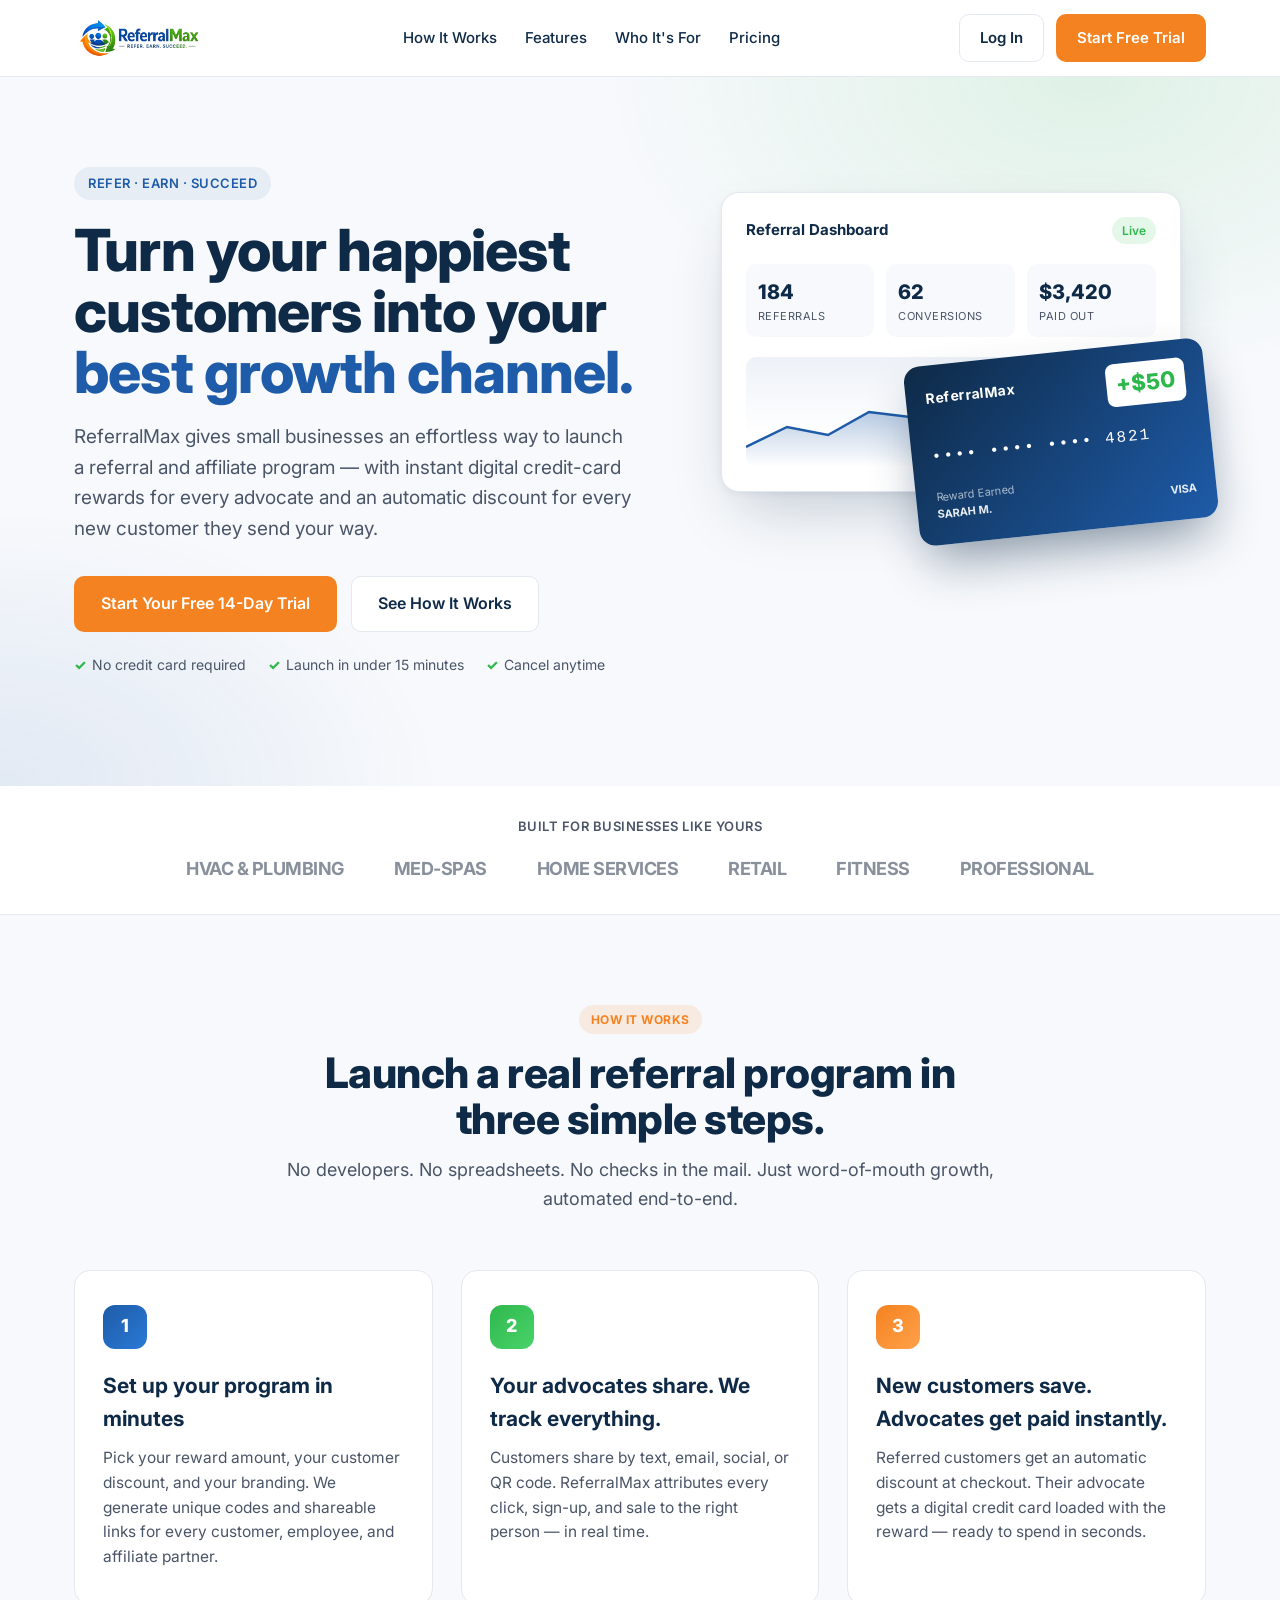
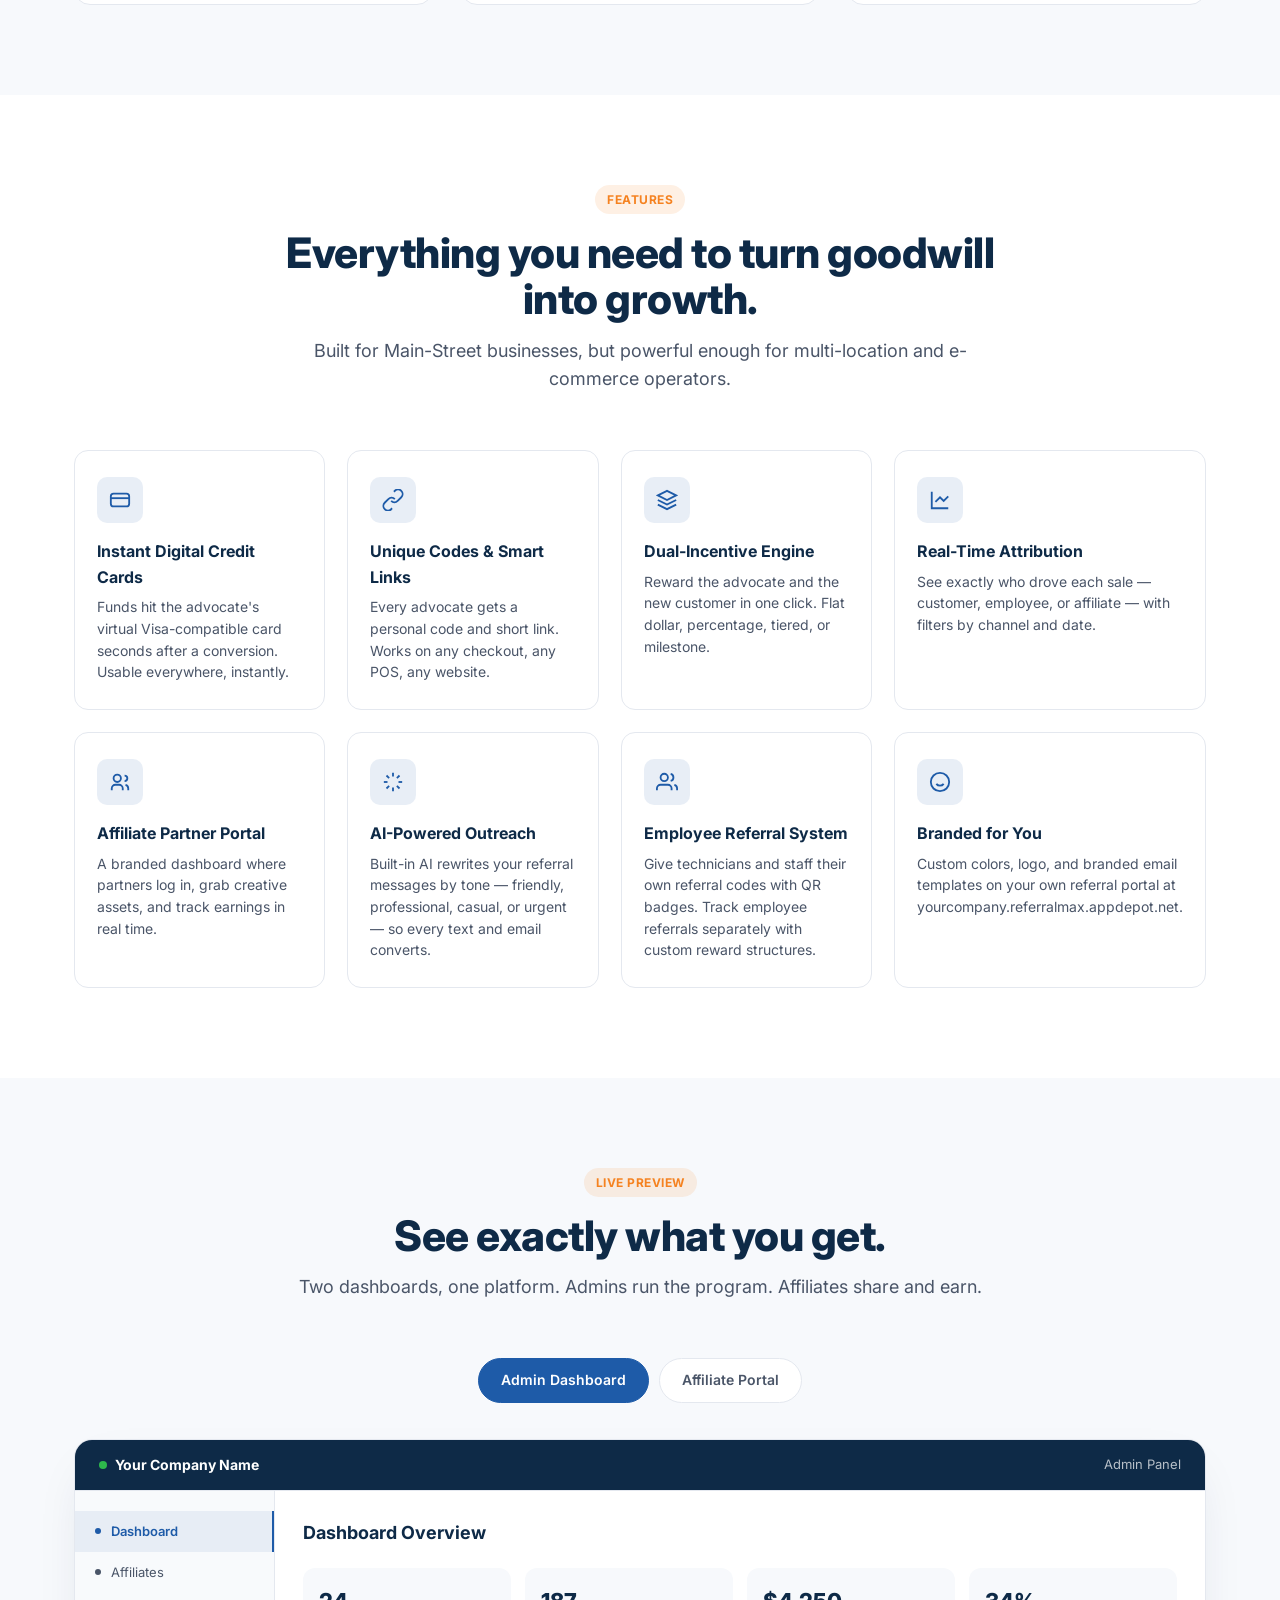
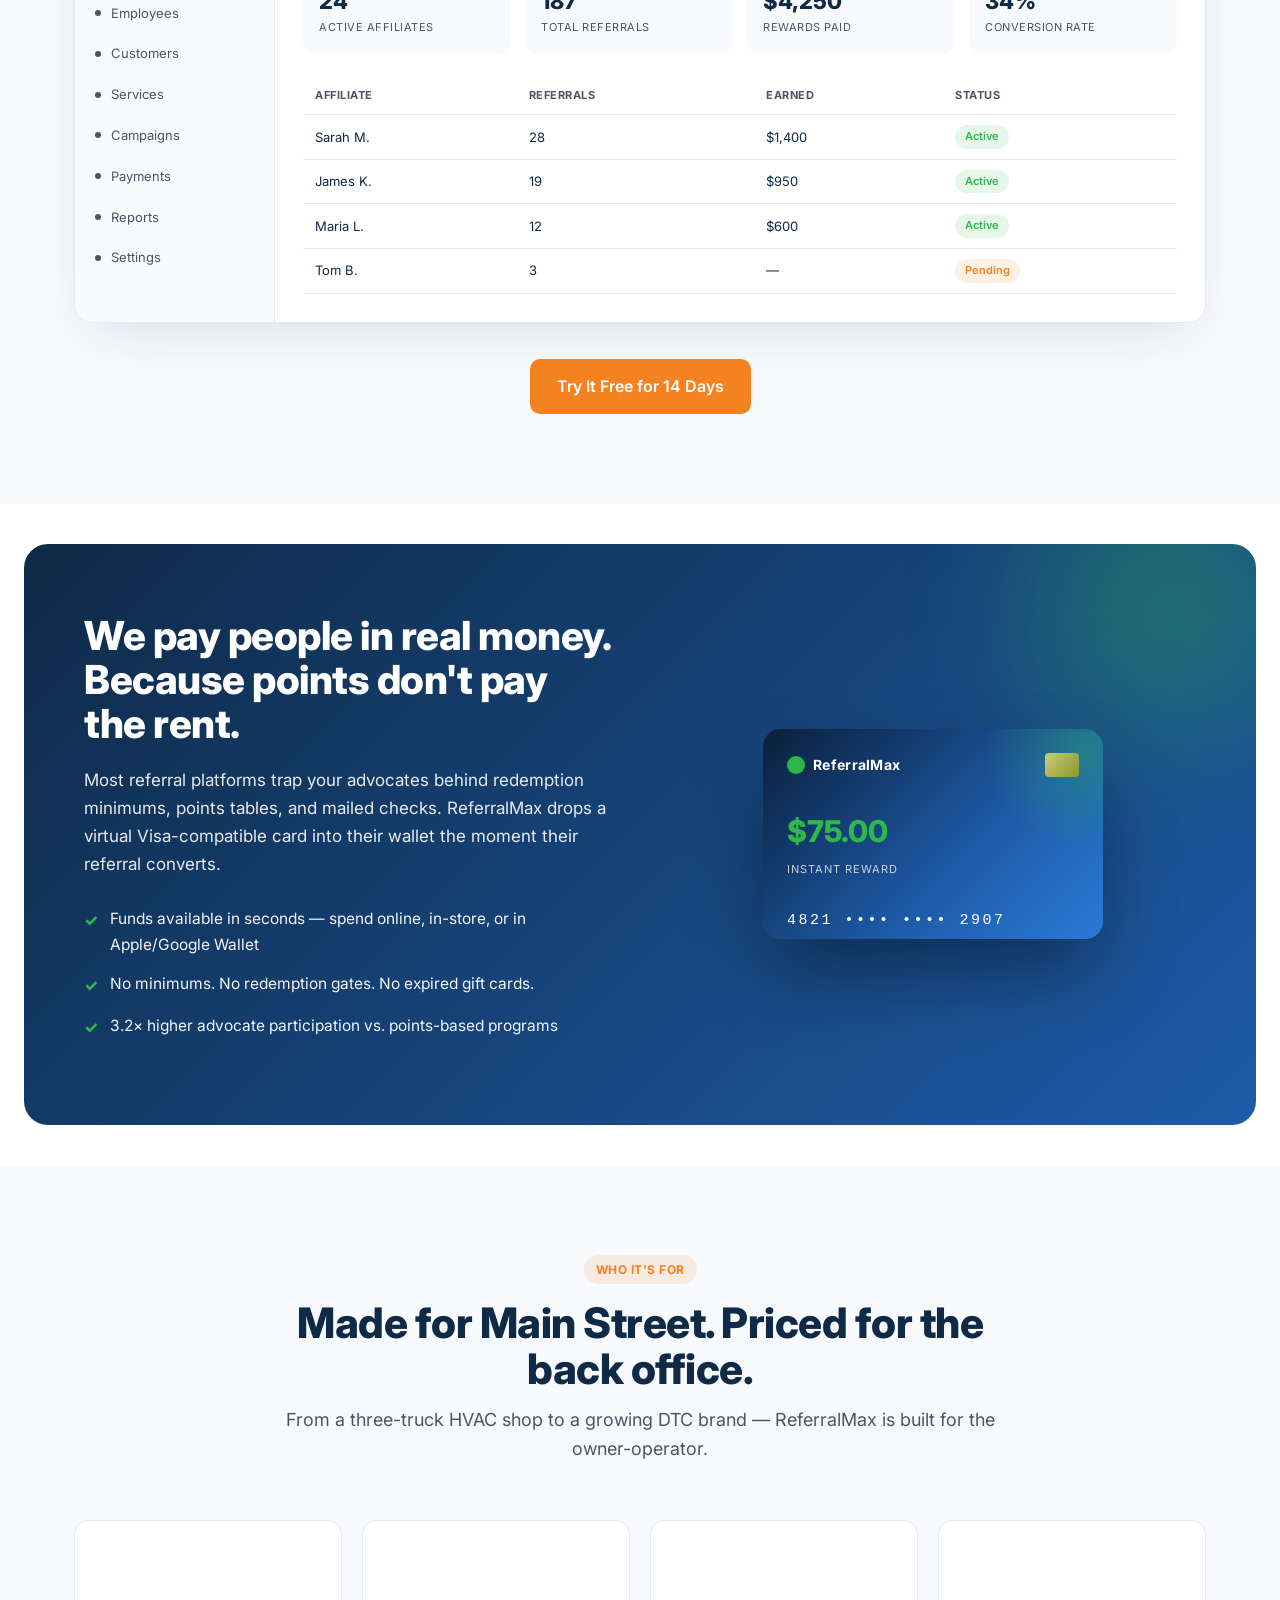
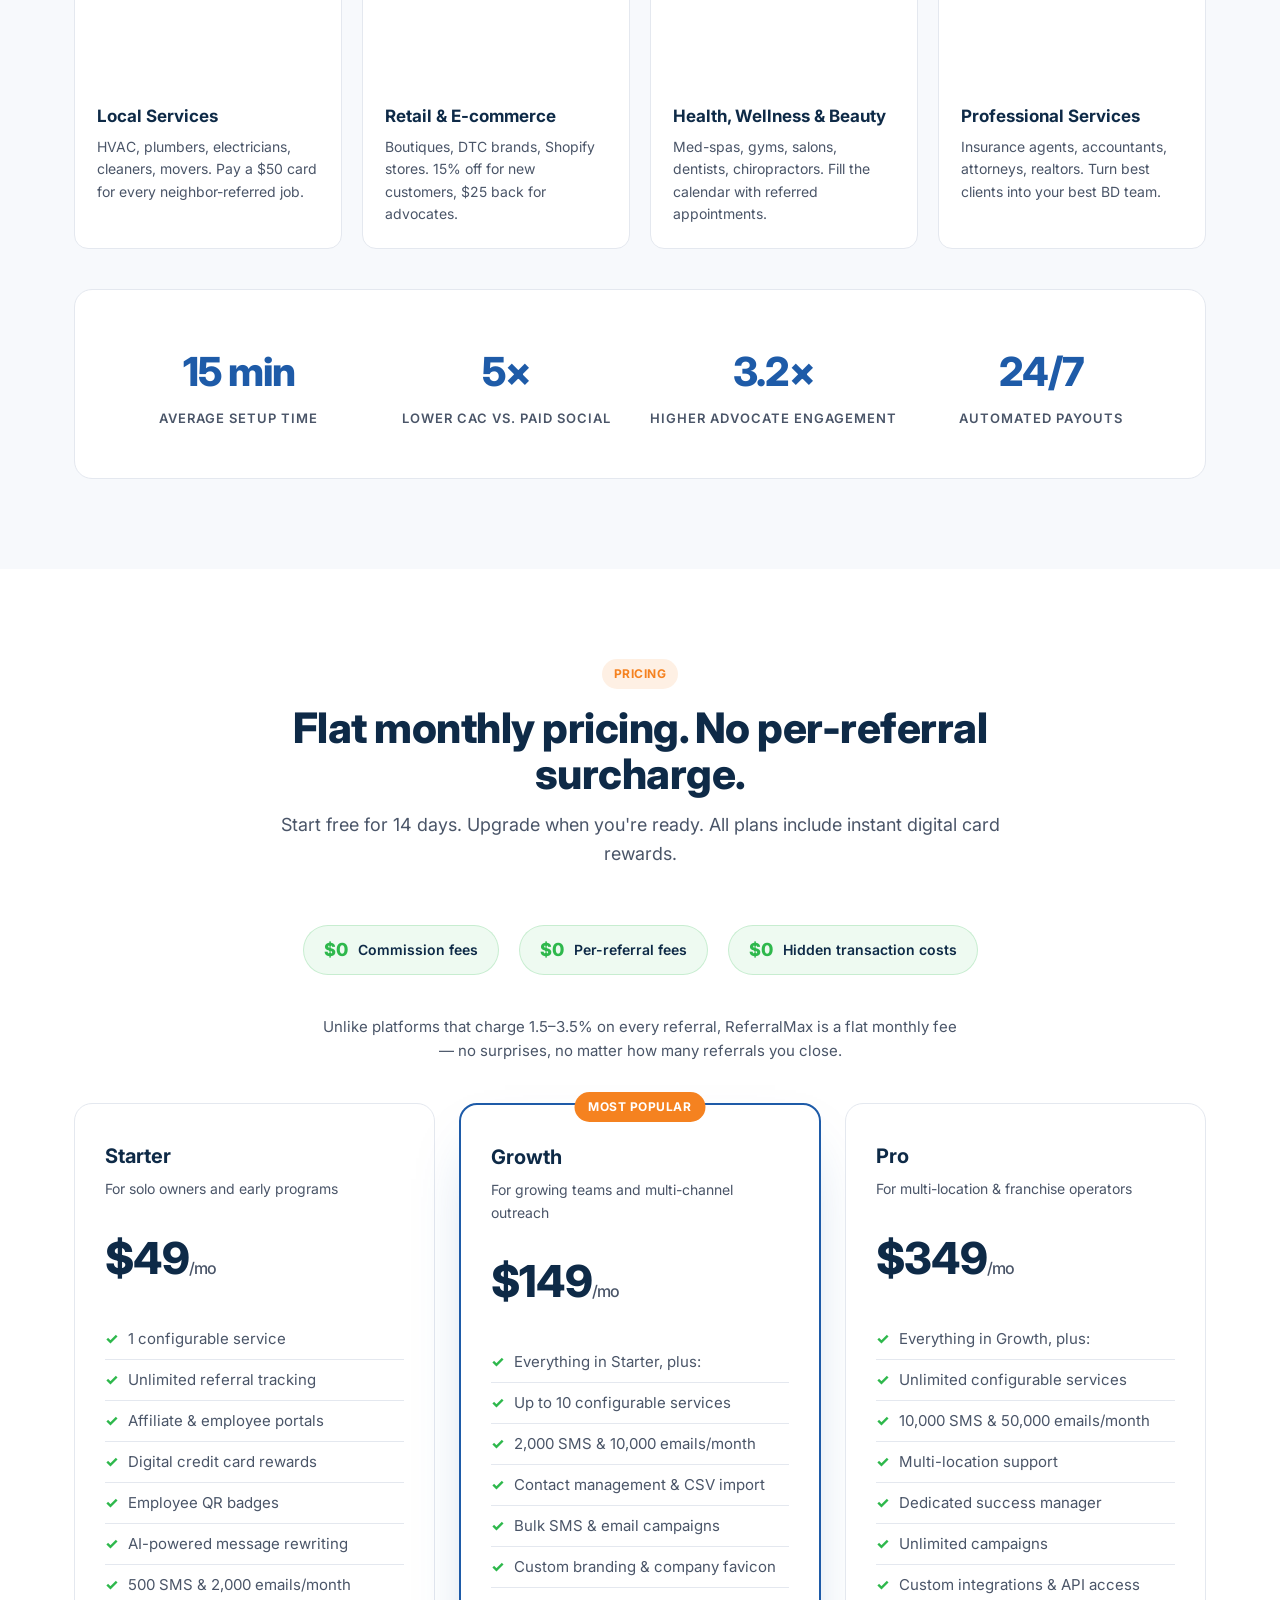
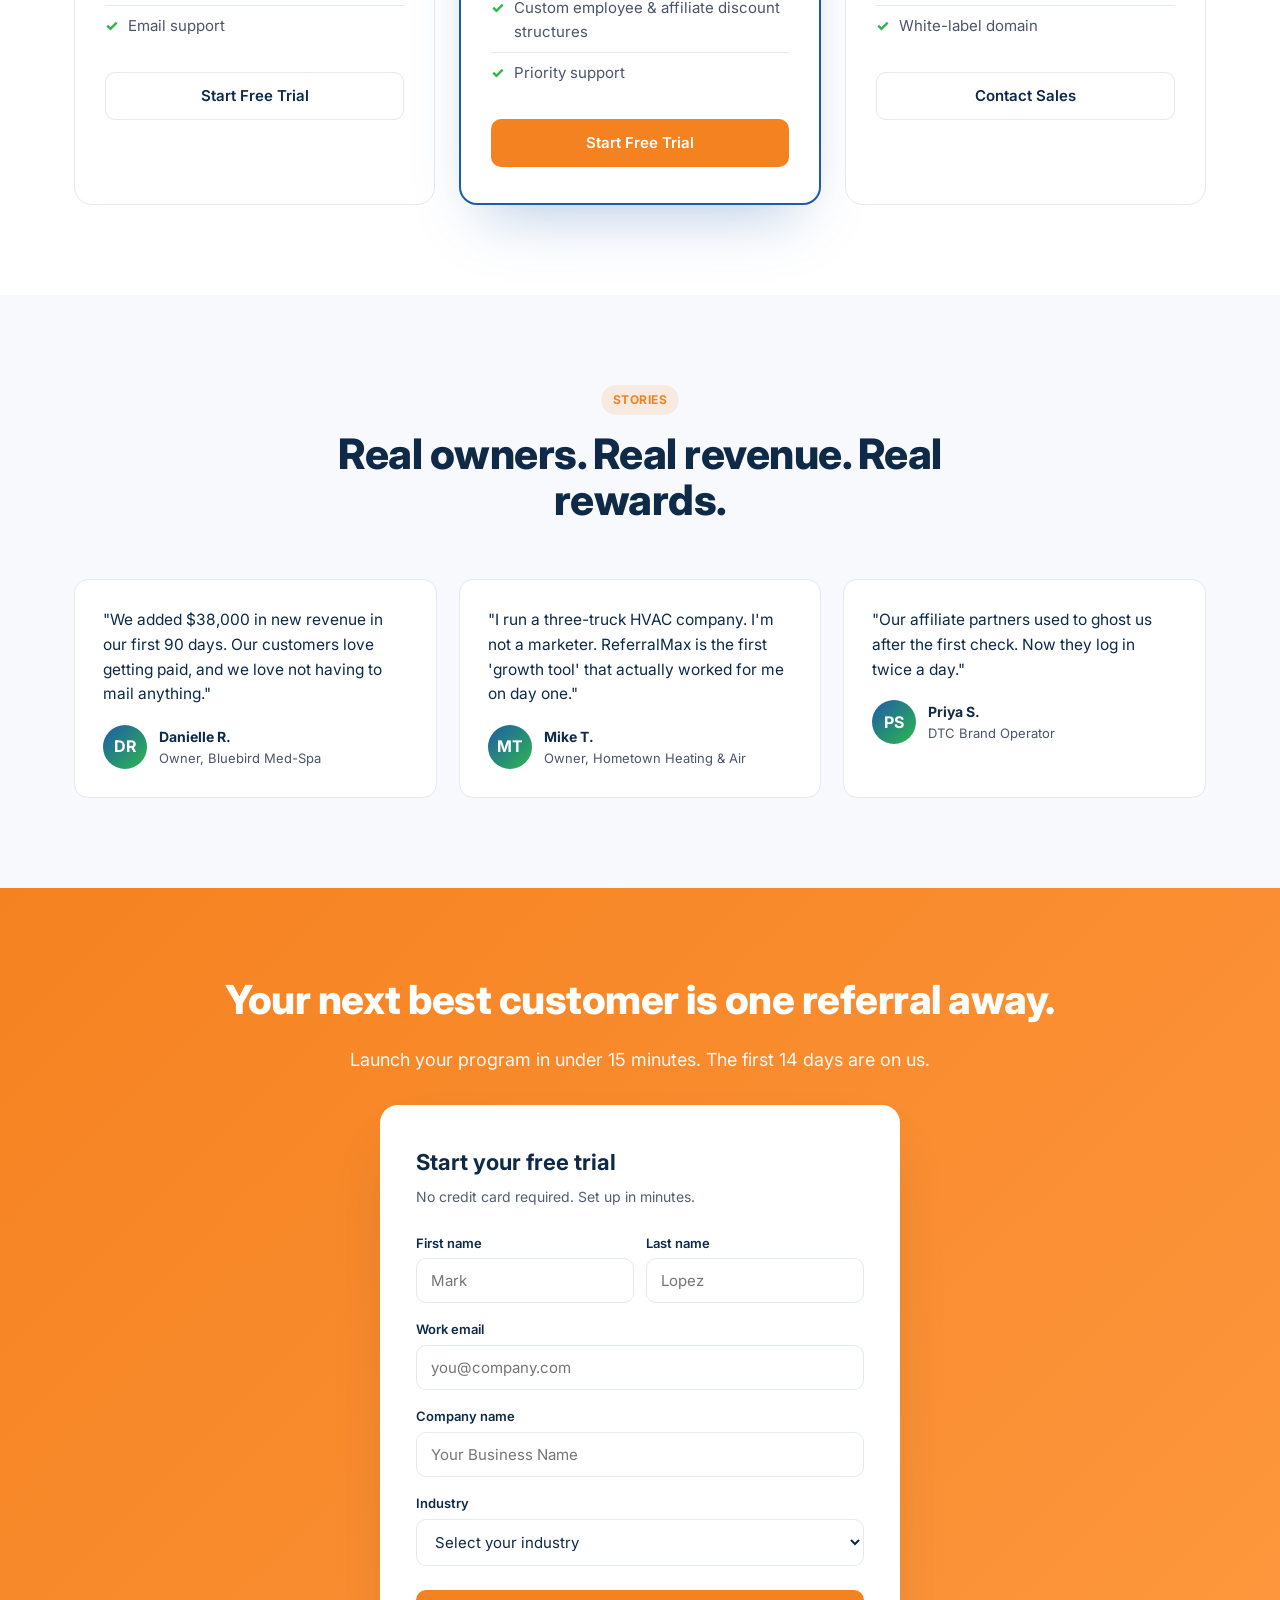
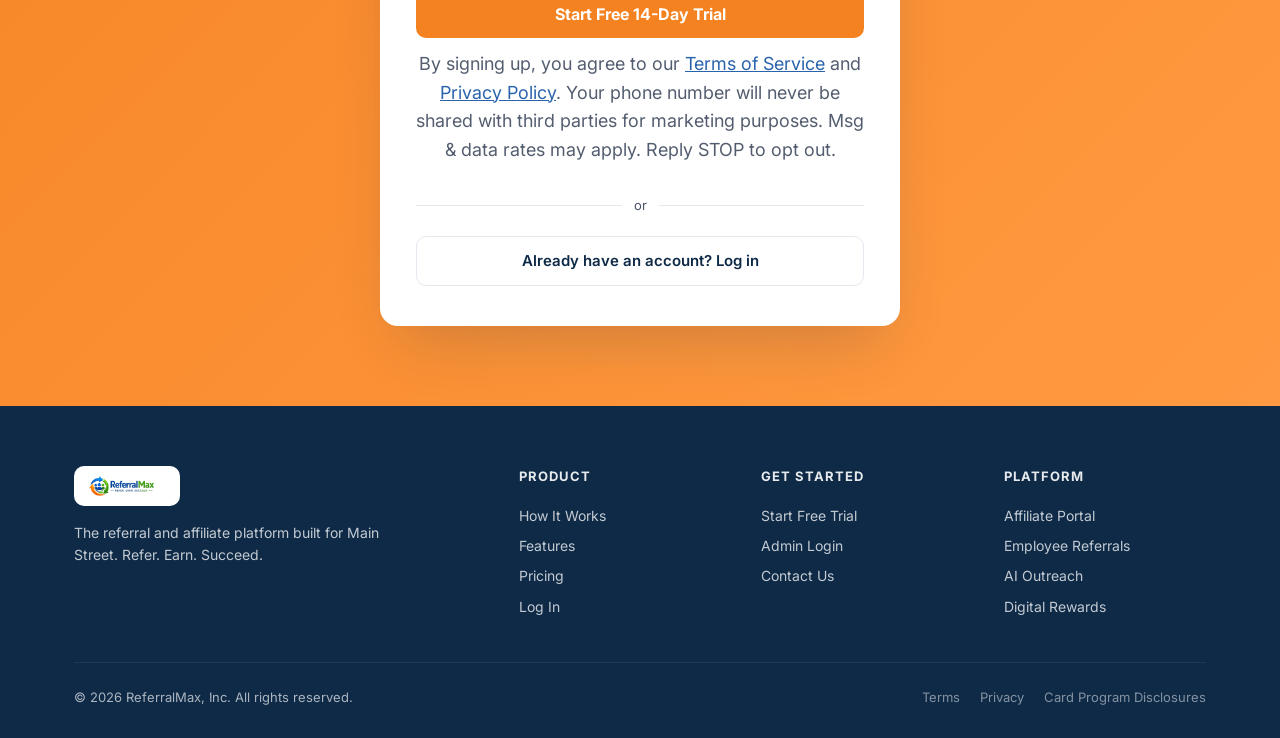
==== commit 53b15efc: "Add SMS privacy verbiage to privacy policy, terms, and signup form" ====
--- a/index.html
+++ b/index.html
@@ -1100,7 +1100,7 @@
             </select>
           </div>
           <button type="submit" class="form-submit">Start Free 14-Day Trial</button>
-          <p class="form-note">By signing up, you agree to our <a href="terms/" style="color:var(--blue);text-decoration:underline;">Terms of Service</a> and <a href="privacy/" style="color:var(--blue);text-decoration:underline;">Privacy Policy</a>.</p>
+          <p class="form-note">By signing up, you agree to our <a href="terms/" style="color:var(--blue);text-decoration:underline;">Terms of Service</a> and <a href="privacy/" style="color:var(--blue);text-decoration:underline;">Privacy Policy</a>. Your phone number will never be shared with third parties for marketing purposes. Msg &amp; data rates may apply. Reply STOP to opt out.</p>
         </form>
         <div class="form-divider">or</div>
         <a href="https://referralmax.appdepot.net/login" class="form-alt-btn">Already have an account? Log in</a>
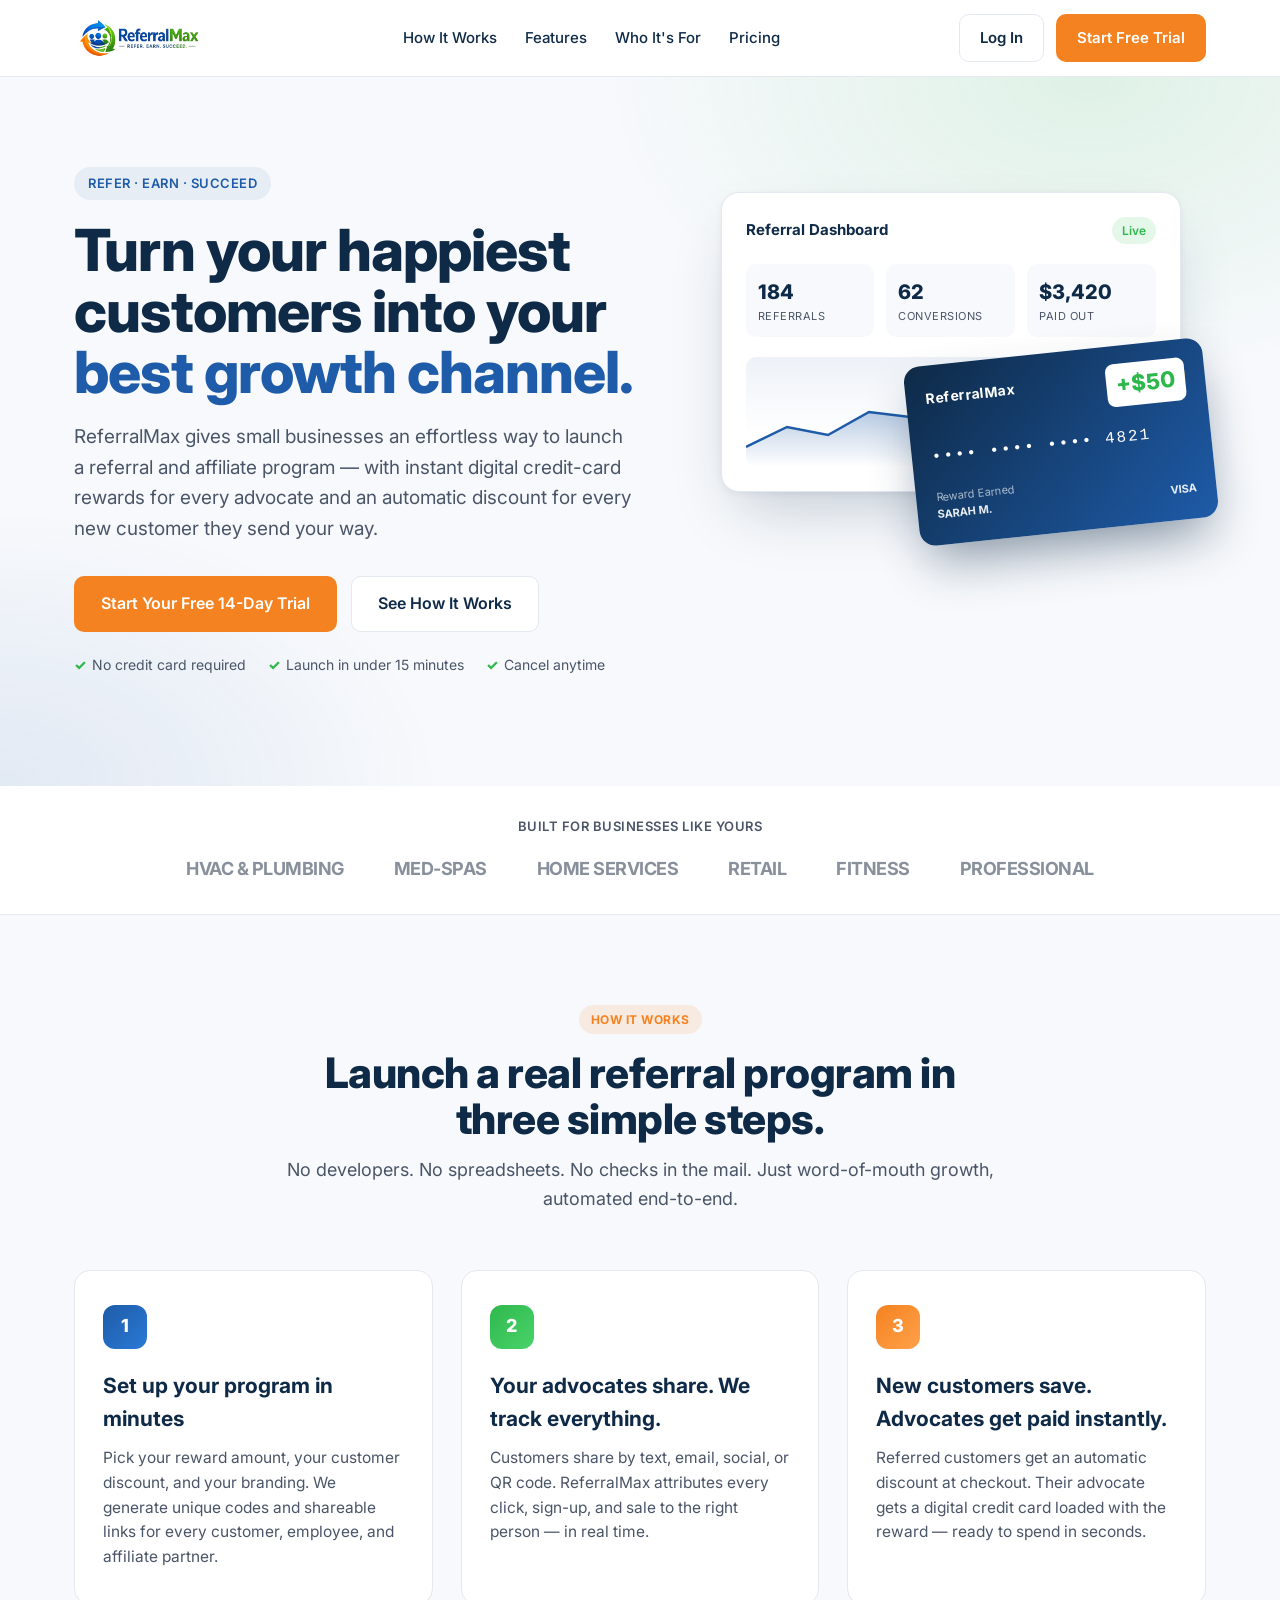
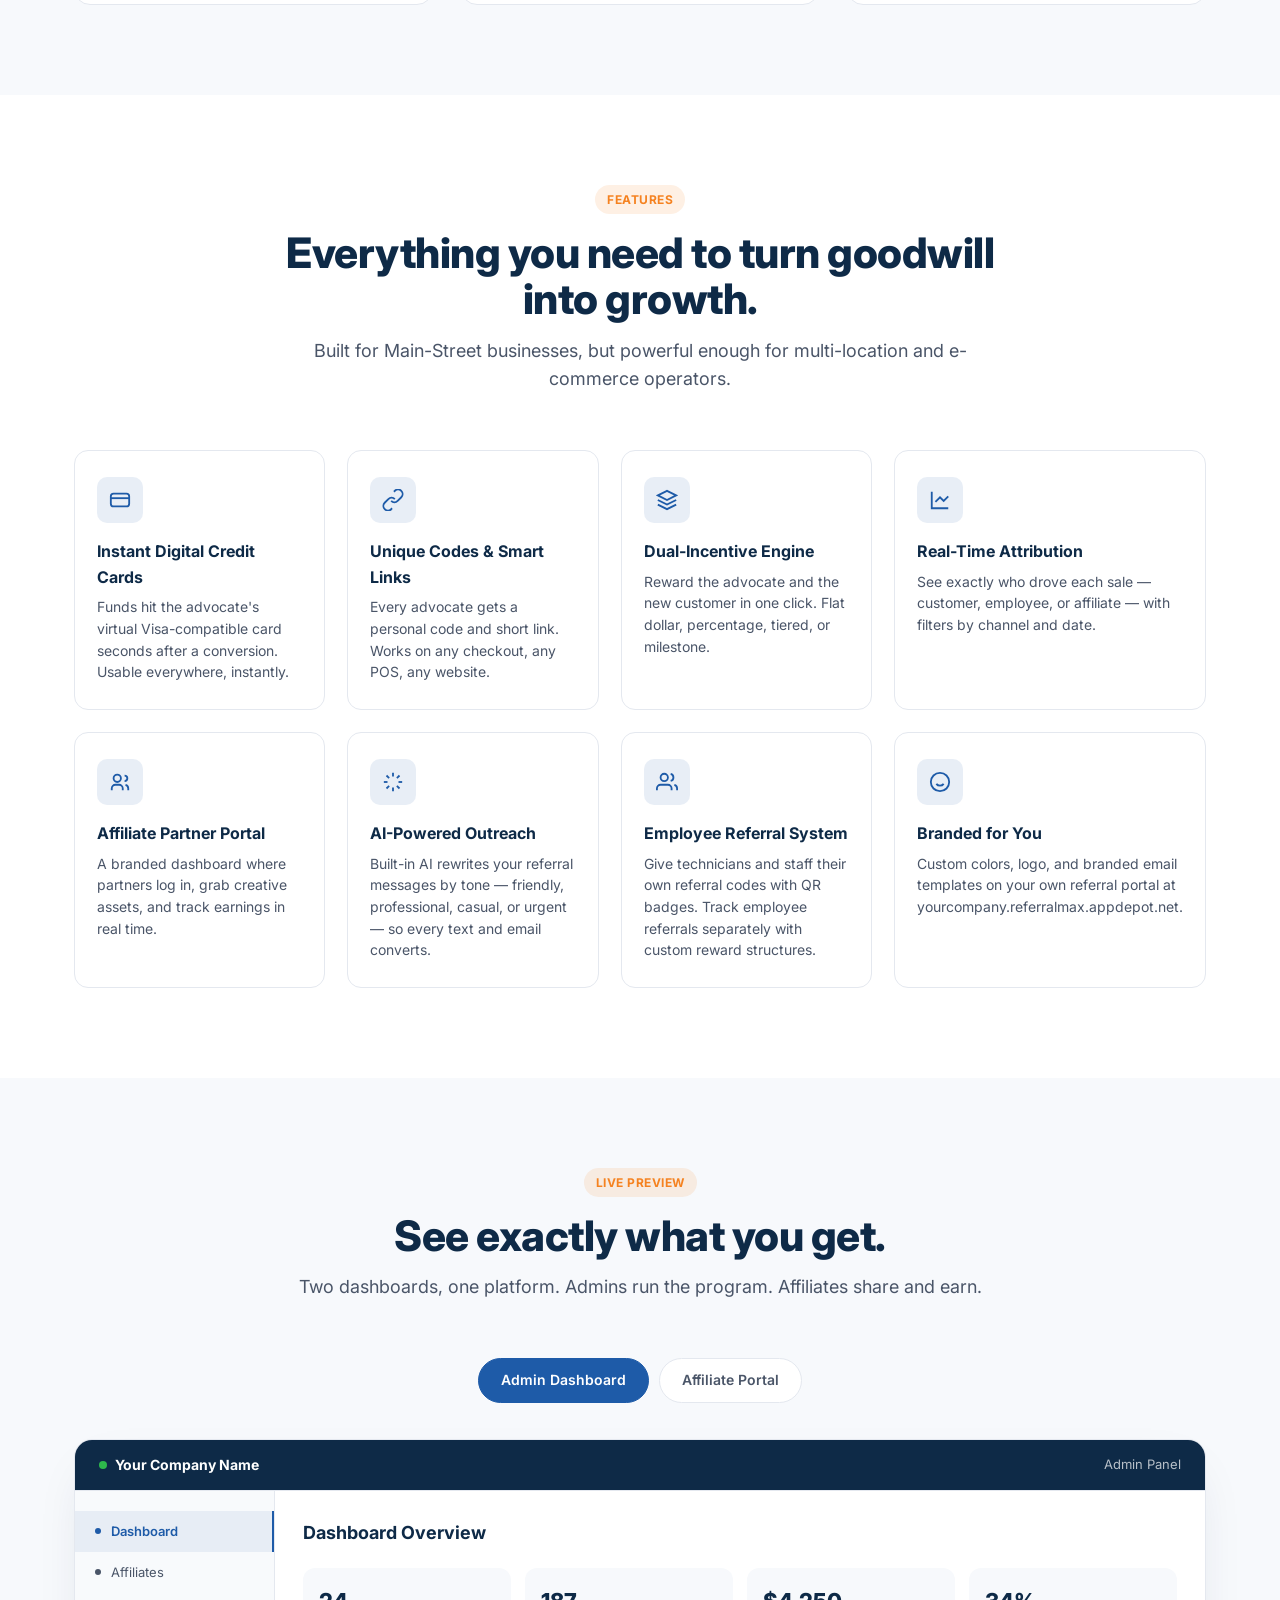
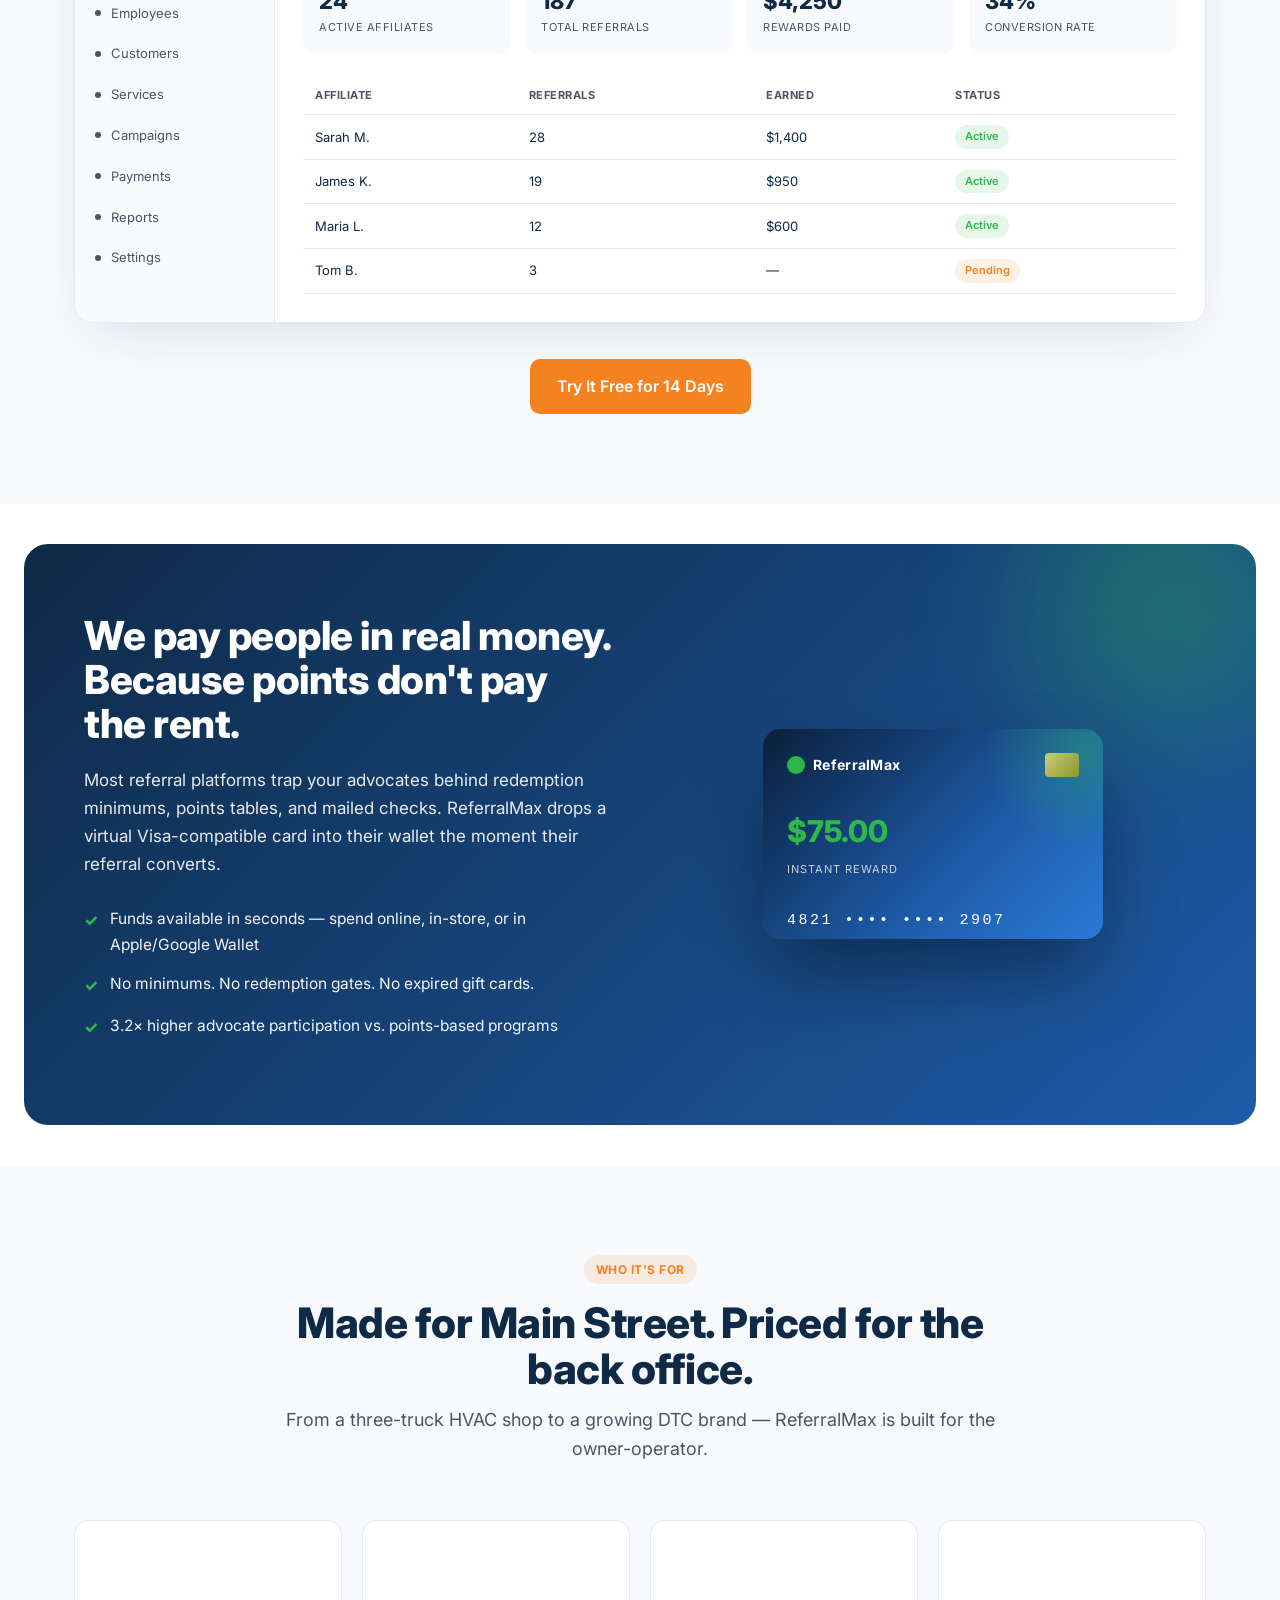
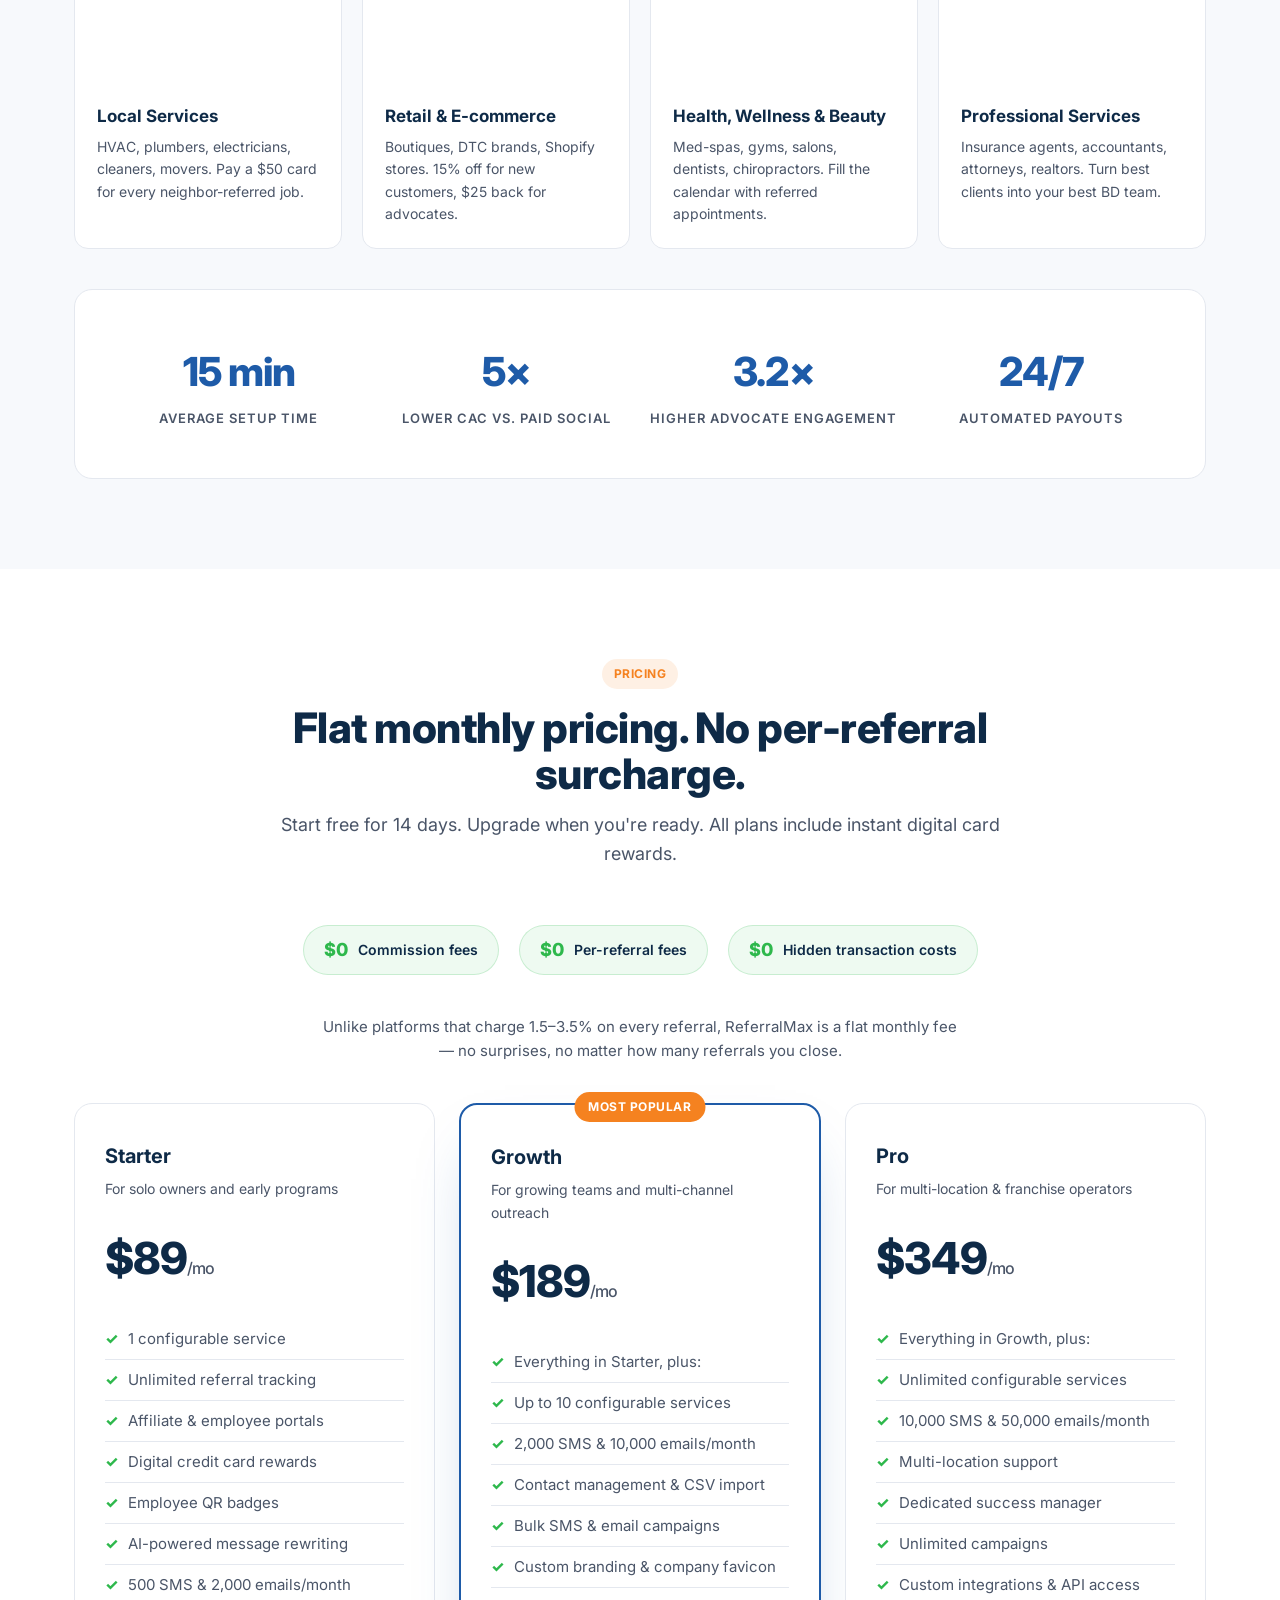
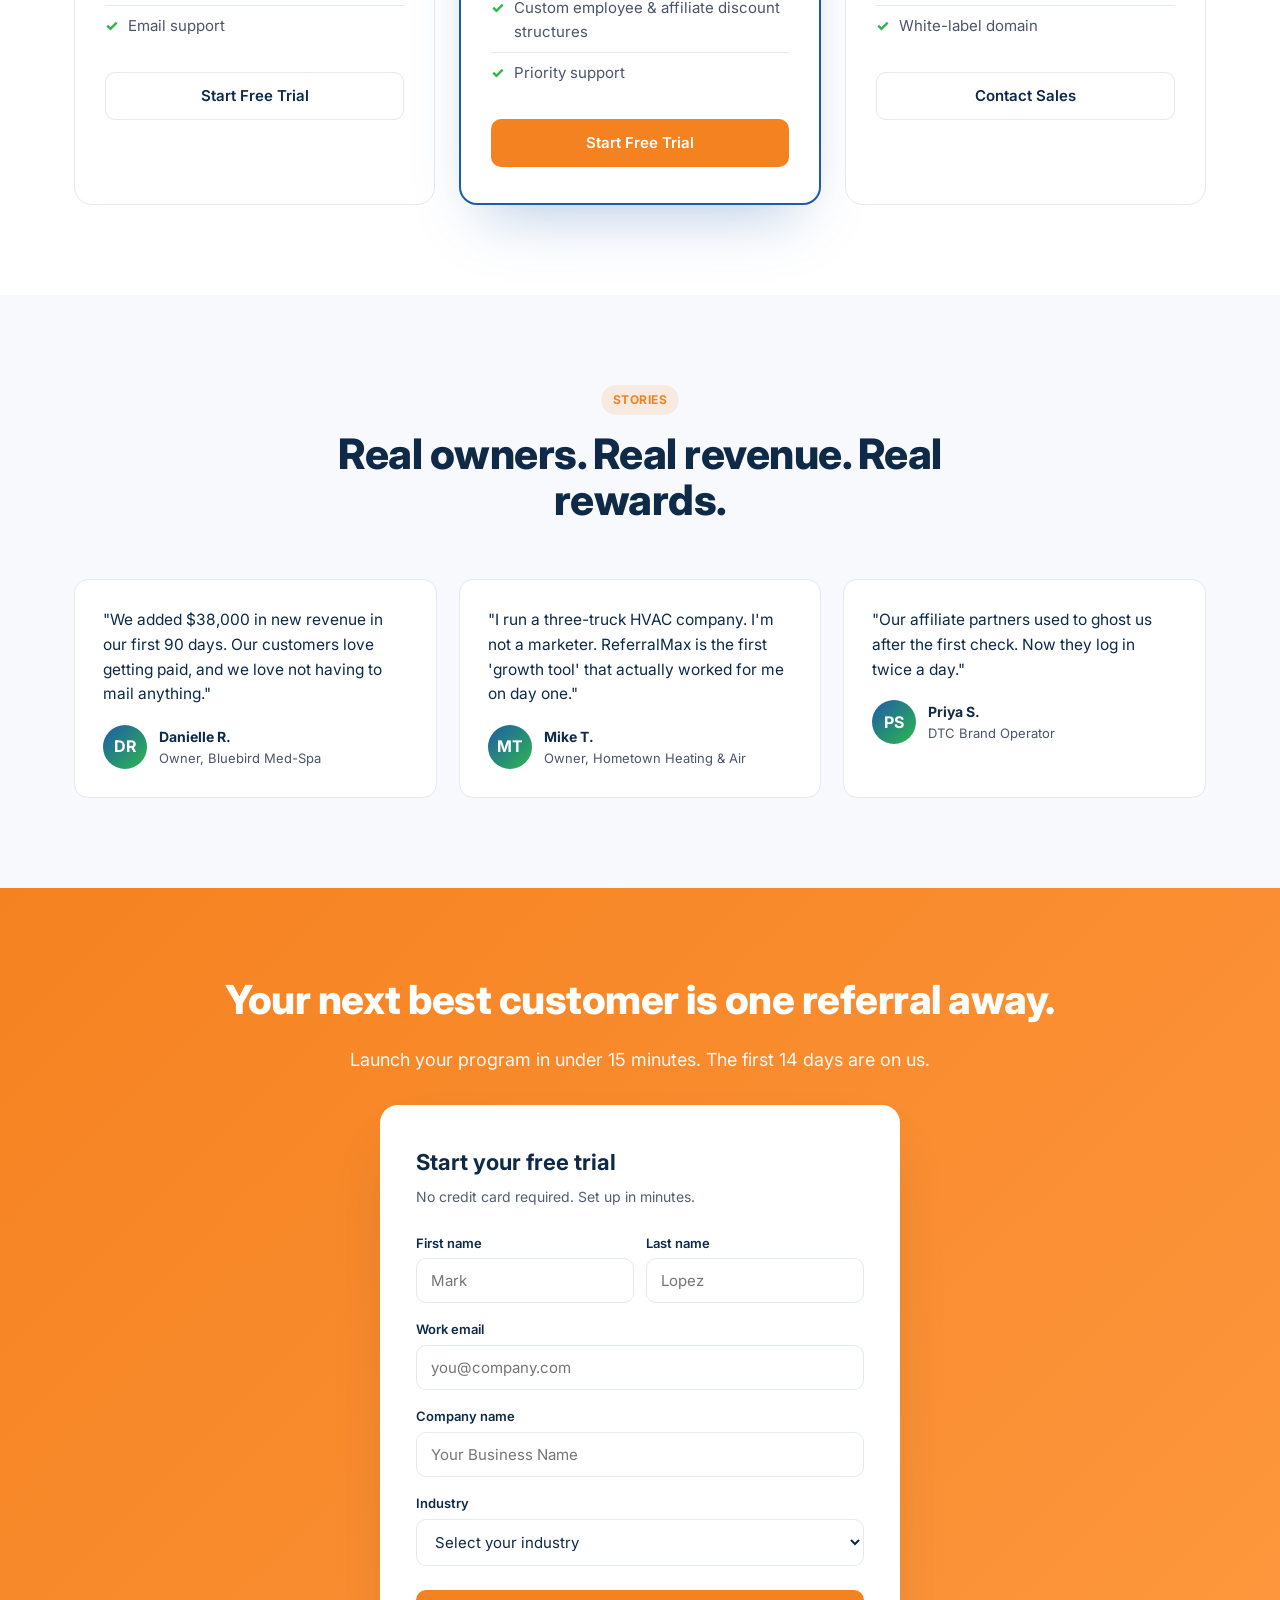
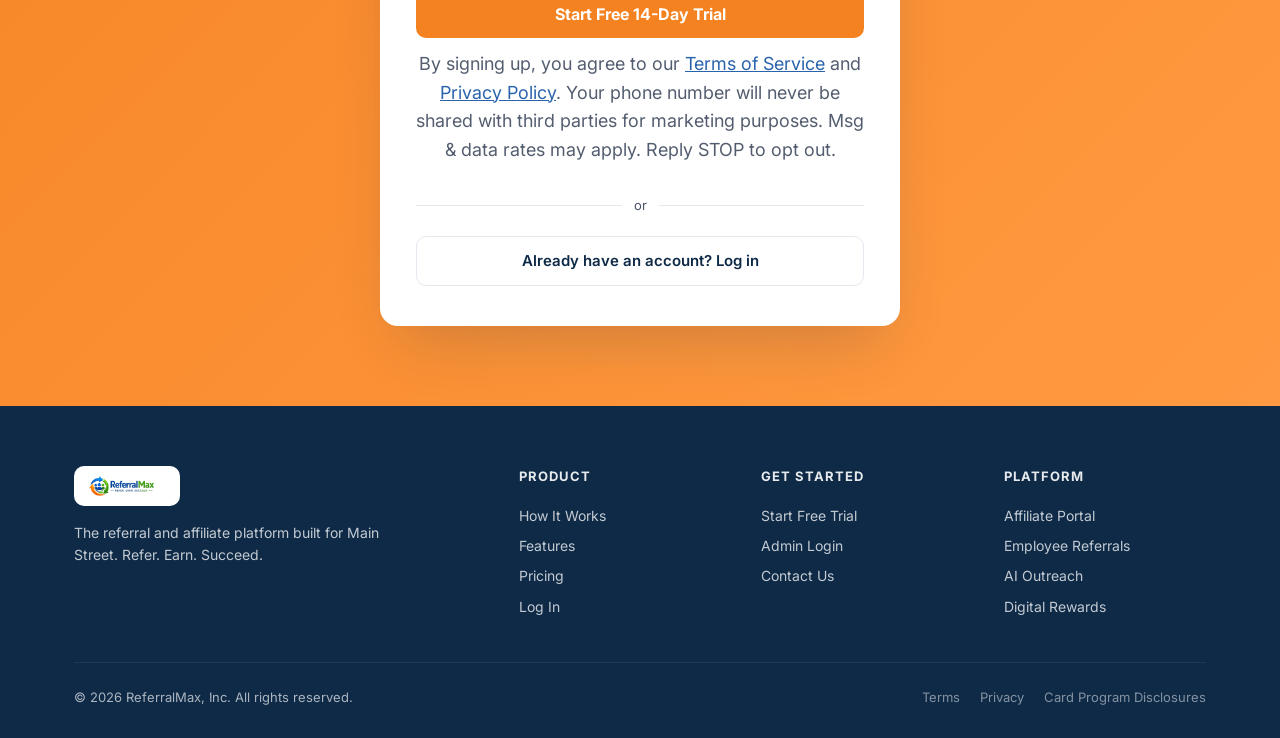
==== commit 24b0f71f: "Update pricing: Starter $49->$89, Growth $149->$189" ====
--- a/index.html
+++ b/index.html
@@ -975,7 +975,7 @@
         <div class="plan">
           <h3>Starter</h3>
           <p class="sub">For solo owners and early programs</p>
-          <div class="price">$49<span>/mo</span></div>
+          <div class="price">$89<span>/mo</span></div>
           <ul>
             <li>1 configurable service</li>
             <li>Unlimited referral tracking</li>
@@ -992,7 +992,7 @@
           <div class="badge">Most Popular</div>
           <h3>Growth</h3>
           <p class="sub">For growing teams and multi-channel outreach</p>
-          <div class="price">$149<span>/mo</span></div>
+          <div class="price">$189<span>/mo</span></div>
           <ul>
             <li>Everything in Starter, plus:</li>
             <li>Up to 10 configurable services</li>
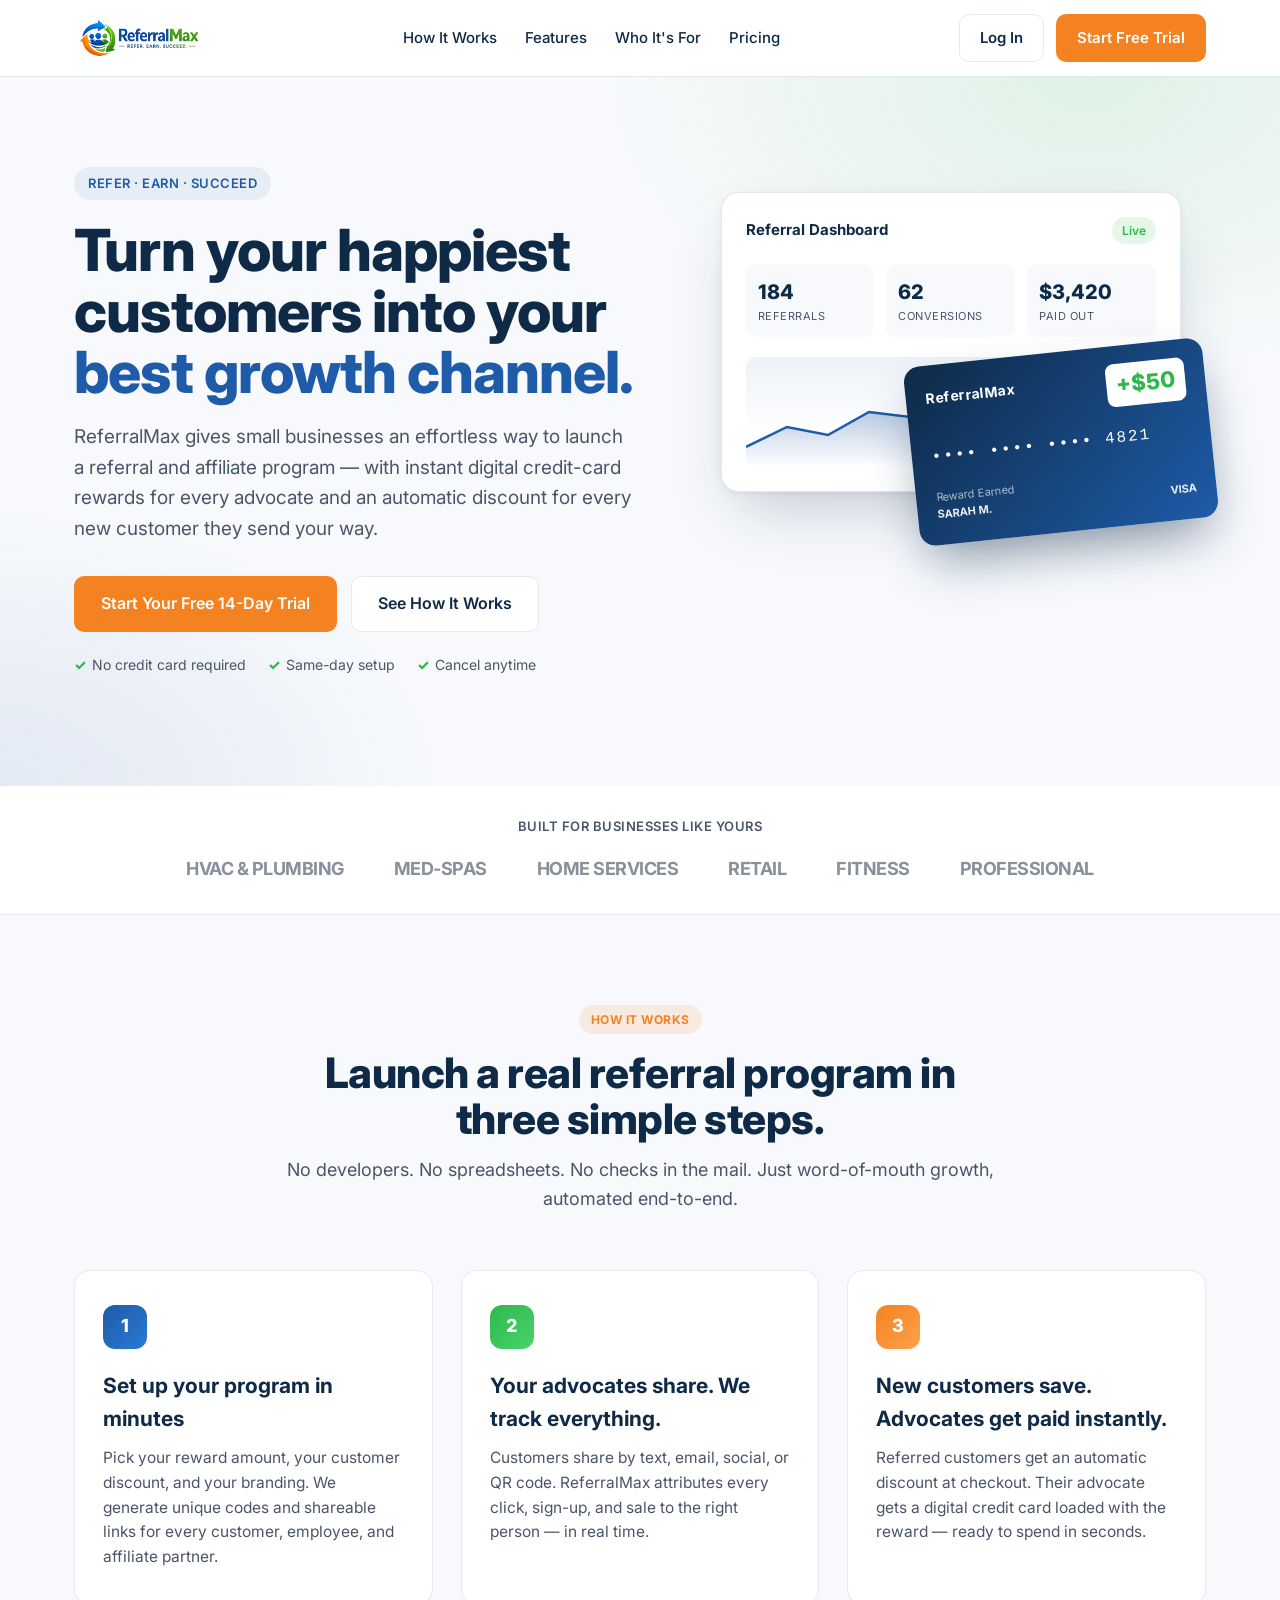
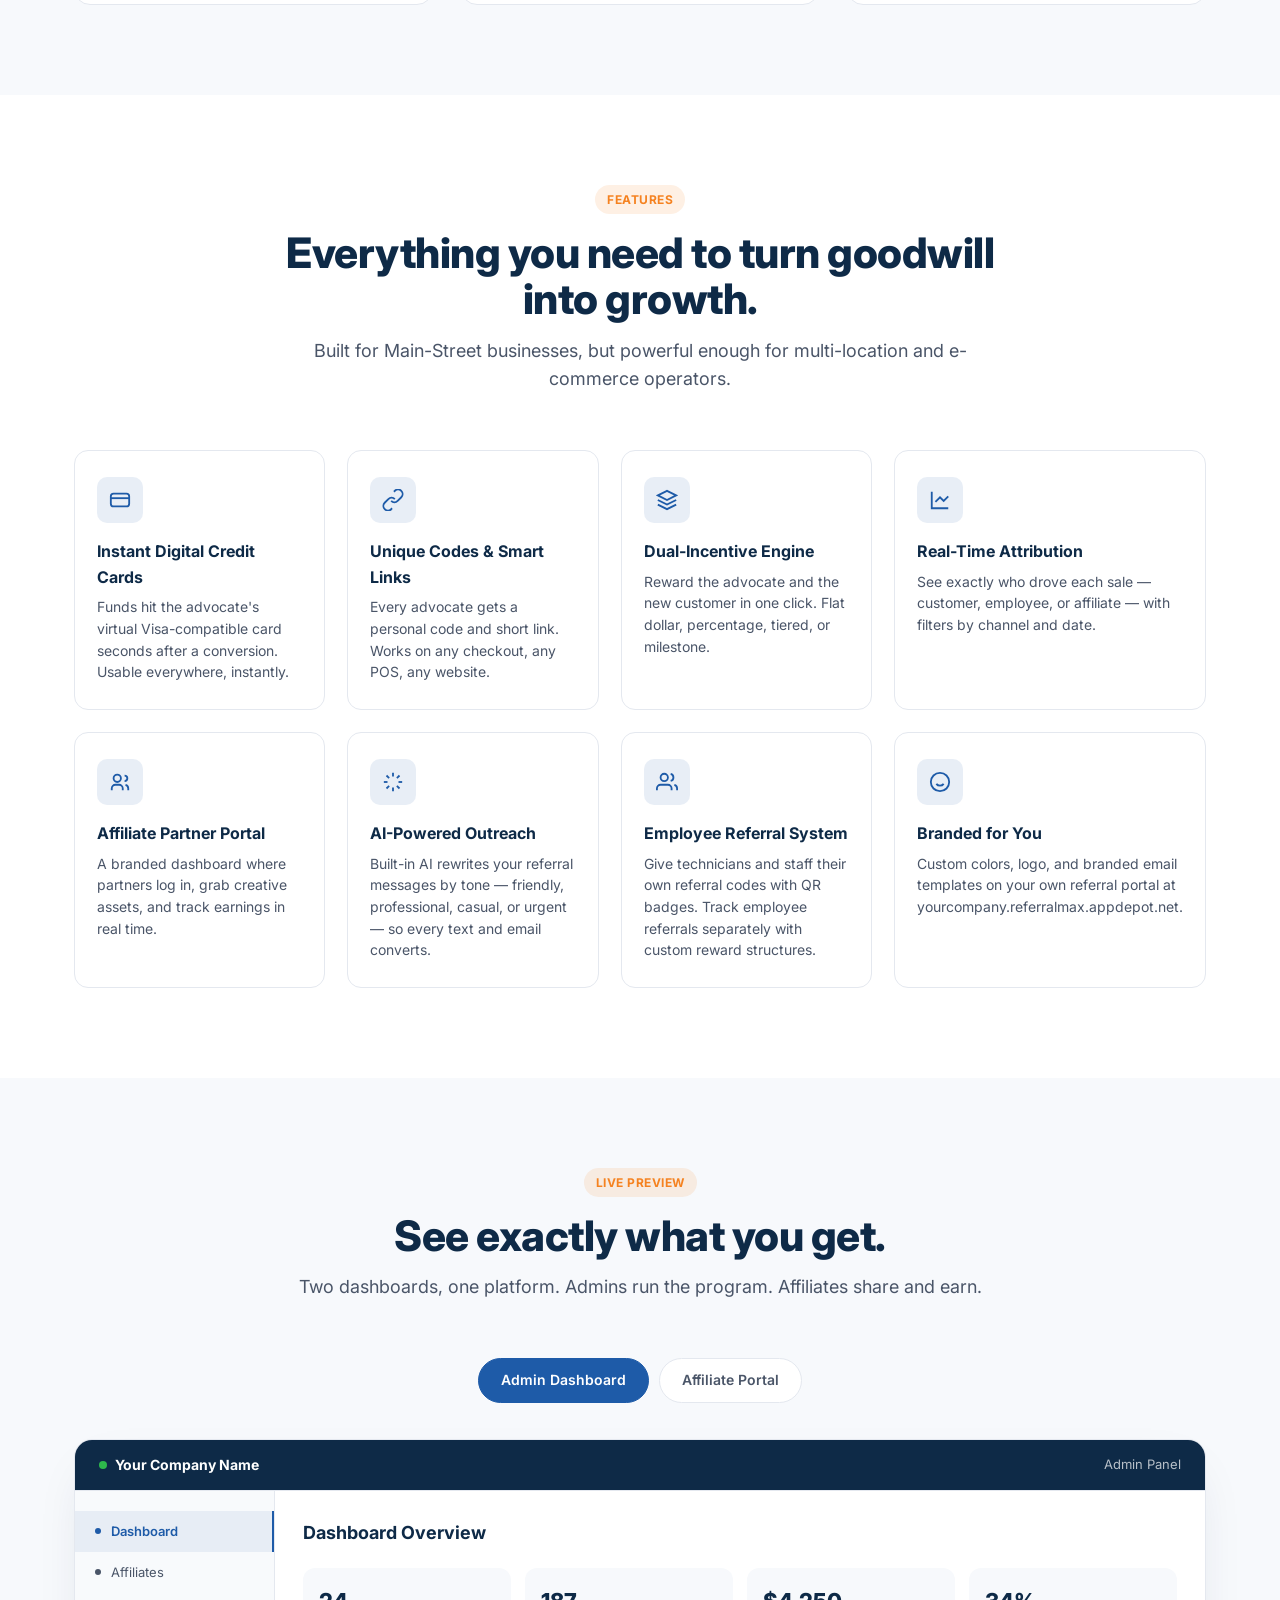
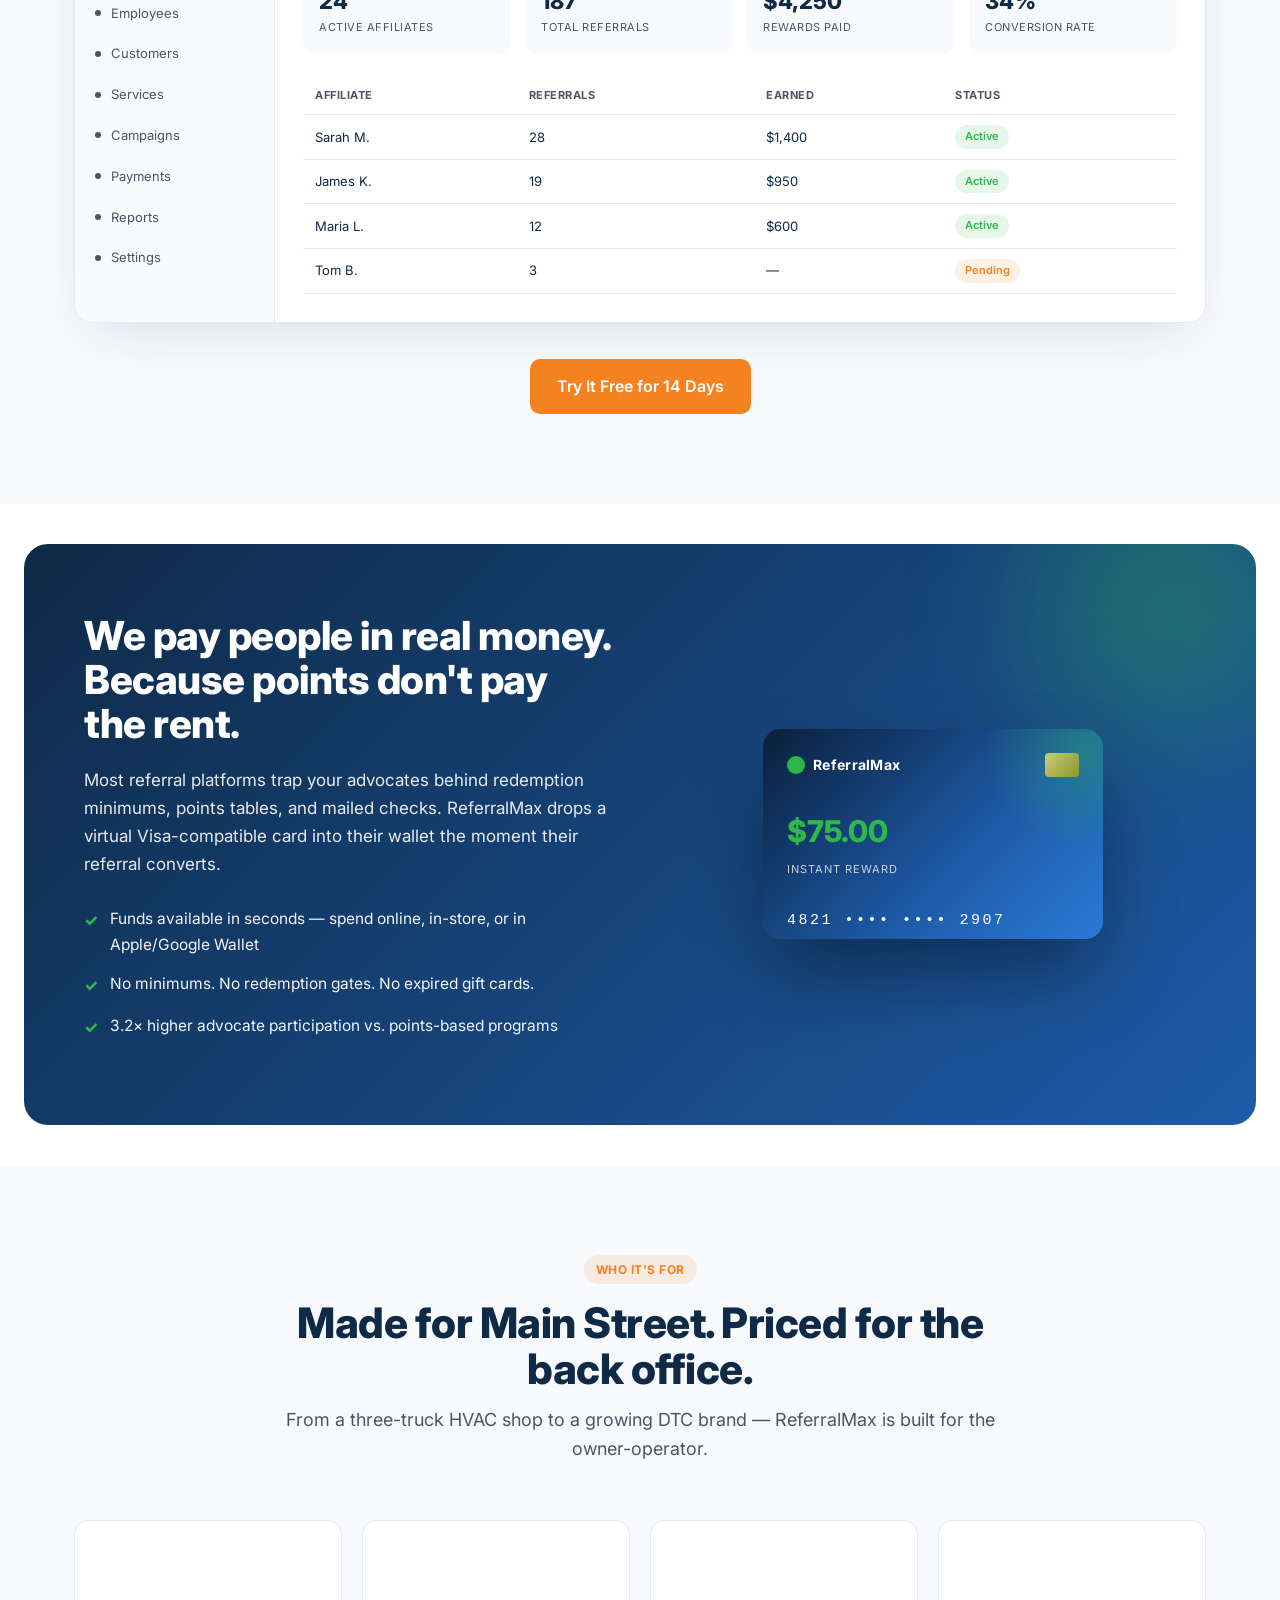
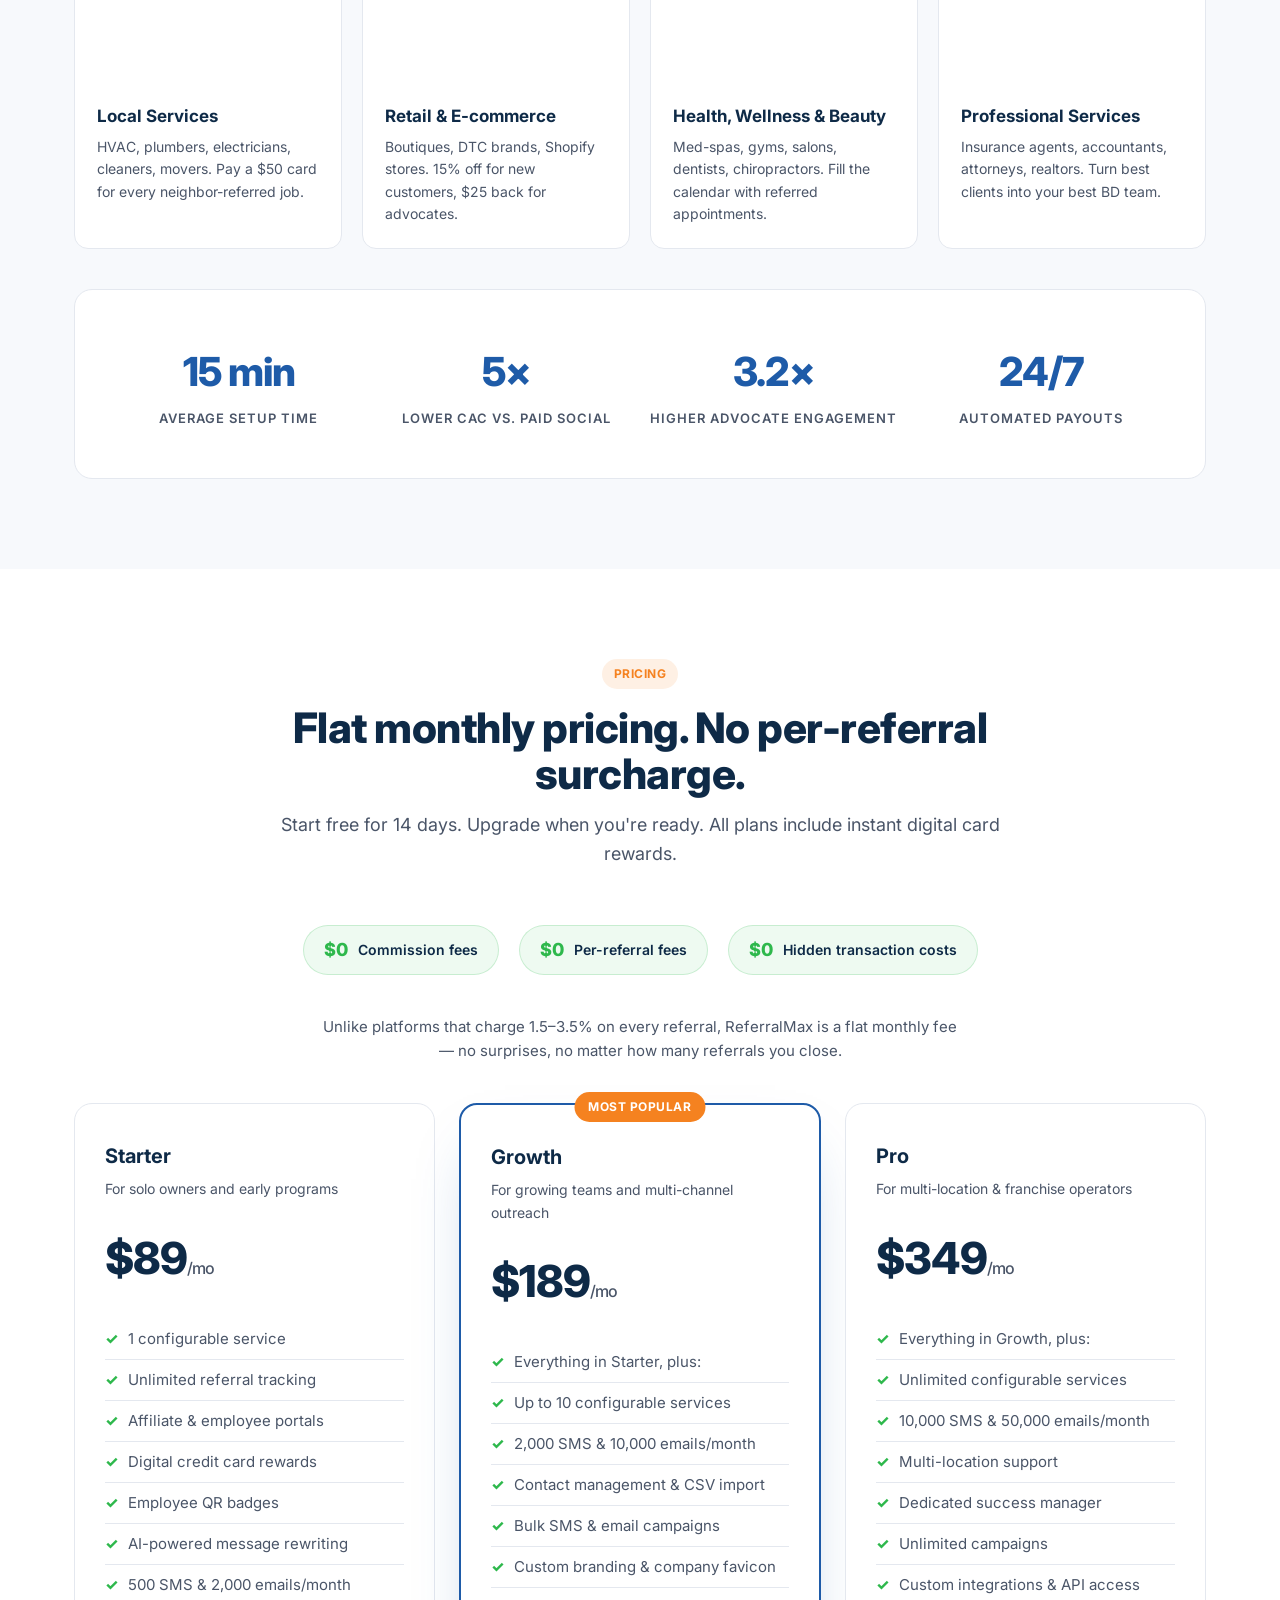
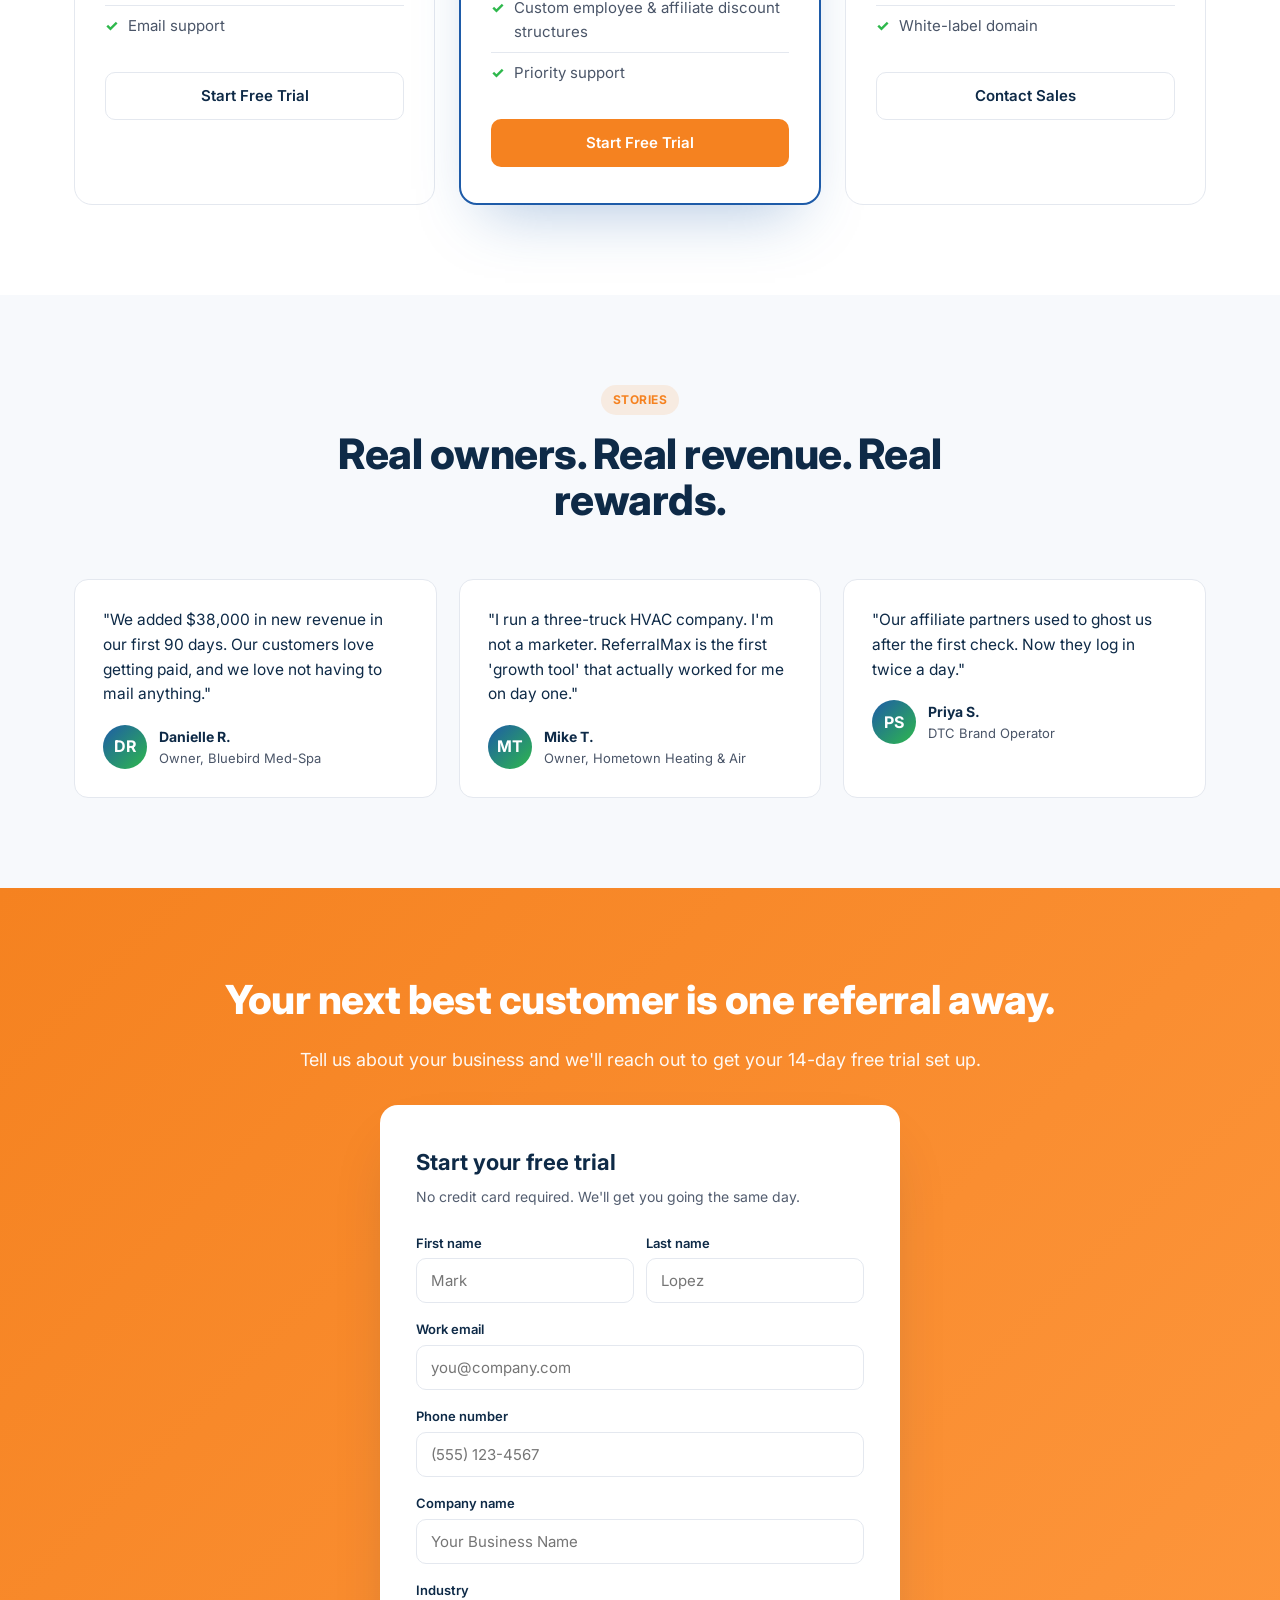
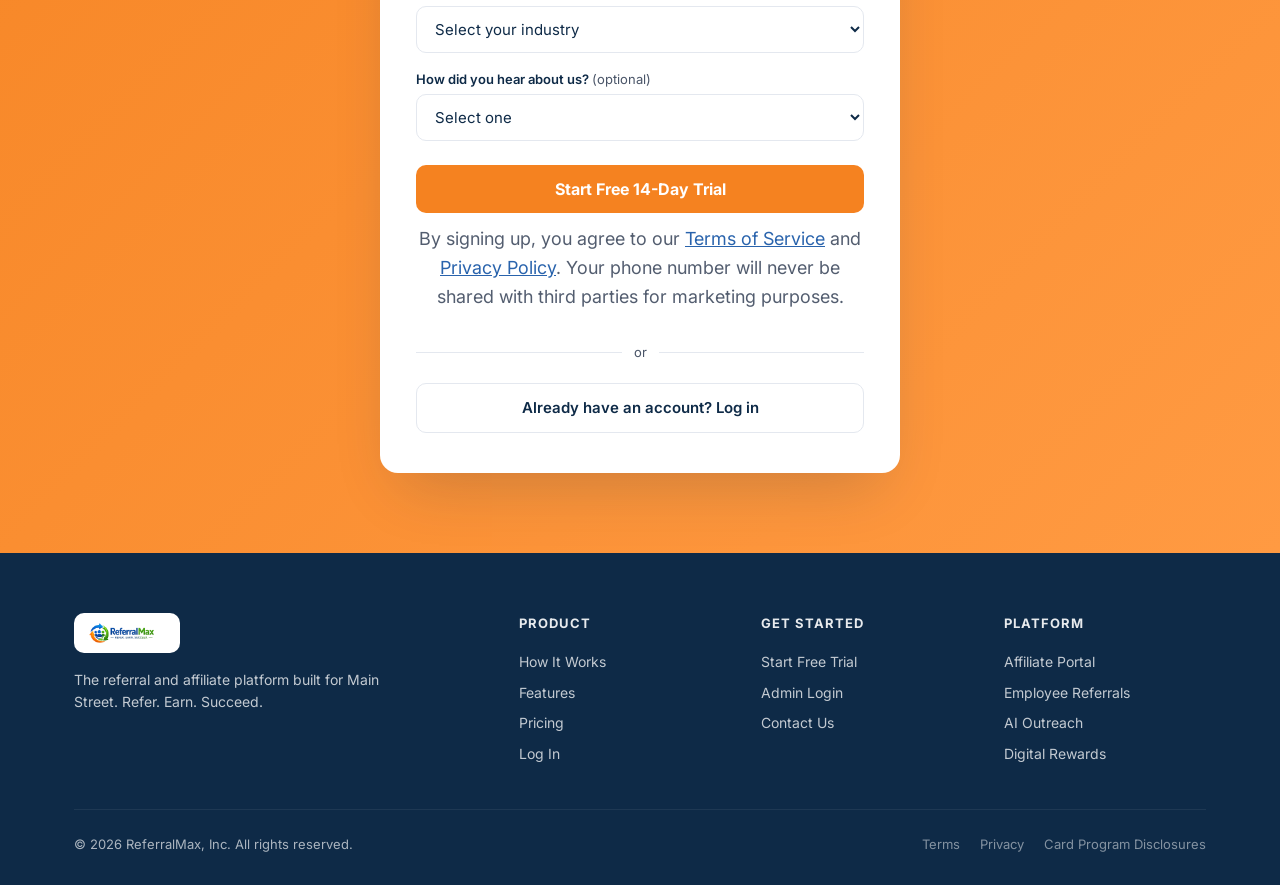
==== commit 1a520bad: "Wire trial request form to backend; add phone + source fields" ====
--- a/index.html
+++ b/index.html
@@ -626,7 +626,7 @@
         </div>
         <div class="hero-trust">
           <span>No credit card required</span>
-          <span>Launch in under 15 minutes</span>
+          <span>Same-day setup</span>
           <span>Cancel anytime</span>
         </div>
       </div>
@@ -1062,48 +1062,84 @@
   <section id="cta" class="cta-band" style="padding: 80px 24px;">
     <div class="container">
       <h2>Your next best customer is one referral away.</h2>
-      <p>Launch your program in under 15 minutes. The first 14 days are on us.</p>
+      <p>Tell us about your business and we'll reach out to get your 14-day free trial set up.</p>
 
       <div class="signup-form-card">
         <h3>Start your free trial</h3>
-        <p class="form-sub">No credit card required. Set up in minutes.</p>
-        <form id="signupForm" onsubmit="handleSignup(event)">
-          <div class="form-row form-row-half">
-            <div>
-              <label for="firstName">First name</label>
-              <input type="text" id="firstName" placeholder="Mark" required />
-            </div>
-            <div>
-              <label for="lastName">Last name</label>
-              <input type="text" id="lastName" placeholder="Lopez" required />
-            </div>
-          </div>
-          <div class="form-row">
-            <label for="email">Work email</label>
-            <input type="email" id="email" placeholder="you@company.com" required />
-          </div>
-          <div class="form-row">
-            <label for="company">Company name</label>
-            <input type="text" id="company" placeholder="Your Business Name" required />
-          </div>
-          <div class="form-row">
-            <label for="industry">Industry</label>
-            <select id="industry">
-              <option value="">Select your industry</option>
-              <option value="hvac">HVAC / Plumbing / Electrical</option>
-              <option value="health">Health, Wellness &amp; Beauty</option>
-              <option value="retail">Retail &amp; E-commerce</option>
-              <option value="professional">Professional Services</option>
-              <option value="home">Home Services &amp; Cleaning</option>
-              <option value="fitness">Fitness &amp; Gyms</option>
-              <option value="other">Other</option>
-            </select>
-          </div>
-          <button type="submit" class="form-submit">Start Free 14-Day Trial</button>
-          <p class="form-note">By signing up, you agree to our <a href="terms/" style="color:var(--blue);text-decoration:underline;">Terms of Service</a> and <a href="privacy/" style="color:var(--blue);text-decoration:underline;">Privacy Policy</a>. Your phone number will never be shared with third parties for marketing purposes. Msg &amp; data rates may apply. Reply STOP to opt out.</p>
-        </form>
-        <div class="form-divider">or</div>
-        <a href="https://referralmax.appdepot.net/login" class="form-alt-btn">Already have an account? Log in</a>
+        <p class="form-sub">No credit card required. We'll get you going the same day.</p>
+        <div id="signupFormWrap">
+          <form id="signupForm" onsubmit="handleSignup(event)">
+            <!-- Honeypot: invisible to humans, a tempting empty field for bots. -->
+            <div style="position:absolute; left:-9999px; top:auto; width:1px; height:1px; overflow:hidden;" aria-hidden="true">
+              <label for="website_url">Website (do not fill)</label>
+              <input type="text" id="website_url" name="website_url" tabindex="-1" autocomplete="off" />
+            </div>
+            <div class="form-row form-row-half">
+              <div>
+                <label for="firstName">First name</label>
+                <input type="text" id="firstName" placeholder="Mark" required />
+              </div>
+              <div>
+                <label for="lastName">Last name</label>
+                <input type="text" id="lastName" placeholder="Lopez" required />
+              </div>
+            </div>
+            <div class="form-row">
+              <label for="email">Work email</label>
+              <input type="email" id="email" placeholder="you@company.com" required />
+            </div>
+            <div class="form-row">
+              <label for="phone">Phone number</label>
+              <input type="tel" id="phone" placeholder="(555) 123-4567" required />
+            </div>
+            <div class="form-row">
+              <label for="company">Company name</label>
+              <input type="text" id="company" placeholder="Your Business Name" required />
+            </div>
+            <div class="form-row">
+              <label for="industry">Industry</label>
+              <select id="industry">
+                <option value="">Select your industry</option>
+                <option value="hvac">HVAC / Plumbing / Electrical</option>
+                <option value="health">Health, Wellness &amp; Beauty</option>
+                <option value="retail">Retail &amp; E-commerce</option>
+                <option value="professional">Professional Services</option>
+                <option value="home">Home Services &amp; Cleaning</option>
+                <option value="fitness">Fitness &amp; Gyms</option>
+                <option value="other">Other</option>
+              </select>
+            </div>
+            <div class="form-row">
+              <label for="source">How did you hear about us? <span style="color:var(--slate);font-weight:400;">(optional)</span></label>
+              <select id="source">
+                <option value="">Select one</option>
+                <option value="google">Google search</option>
+                <option value="referral">Referral from a friend or colleague</option>
+                <option value="linkedin">LinkedIn</option>
+                <option value="social_other">Social media (other)</option>
+                <option value="event">Trade show or industry event</option>
+                <option value="publication">Industry publication</option>
+                <option value="other">Other</option>
+              </select>
+            </div>
+            <button type="submit" class="form-submit" id="submitBtn">Start Free 14-Day Trial</button>
+            <p class="form-note">By signing up, you agree to our <a href="terms/" style="color:var(--blue);text-decoration:underline;">Terms of Service</a> and <a href="privacy/" style="color:var(--blue);text-decoration:underline;">Privacy Policy</a>. Your phone number will never be shared with third parties for marketing purposes.</p>
+          </form>
+          <div class="form-divider">or</div>
+          <a href="https://referralmax.appdepot.net/login" class="form-alt-btn">Already have an account? Log in</a>
+        </div>
+
+        <!-- Success state, hidden until form submits successfully. -->
+        <div id="signupSuccess" style="display:none; text-align:center; padding: 20px 8px;">
+          <div style="width:56px; height:56px; border-radius:50%; background:#dcfce7; display:flex; align-items:center; justify-content:center; margin: 0 auto 16px; color:var(--green); font-size:30px;">✓</div>
+          <h3 style="color:var(--navy); margin-bottom: 10px;">Request received!</h3>
+          <p style="color:var(--slate); font-size: 15px; margin-bottom: 8px;">
+            Thanks, <strong id="successName">there</strong>. We'll reach out <strong>today during business hours</strong> to get your trial set up.
+          </p>
+          <p style="color:var(--slate); font-size: 14px;">
+            We've also sent a confirmation email to <strong id="successEmail"></strong> — check your inbox (and spam folder, just in case).
+          </p>
+        </div>
       </div>
     </div>
   </section>
@@ -1116,16 +1152,44 @@
       event.target.classList.add('active');
     }
 
-    function handleSignup(e) {
+    const TRIAL_REQUEST_URL = 'https://api.referralmax.appdepot.net/api/public/trial-request';
+
+    async function handleSignup(e) {
       e.preventDefault();
-      const params = new URLSearchParams({
-        first: document.getElementById('firstName').value,
-        last: document.getElementById('lastName').value,
-        email: document.getElementById('email').value,
-        company: document.getElementById('company').value,
-        industry: document.getElementById('industry').value
-      });
-      window.location.href = 'https://referralmax.appdepot.net/login?signup=true&' + params.toString();
+      const btn = document.getElementById('submitBtn');
+      const originalLabel = btn.textContent;
+      btn.disabled = true;
+      btn.textContent = 'Sending…';
+
+      const payload = {
+        firstName: document.getElementById('firstName').value.trim(),
+        lastName:  document.getElementById('lastName').value.trim(),
+        email:     document.getElementById('email').value.trim(),
+        phone:     document.getElementById('phone').value.trim(),
+        company:   document.getElementById('company').value.trim(),
+        industry:  document.getElementById('industry').value,
+        source:    document.getElementById('source').value,
+        website_url: document.getElementById('website_url').value, // honeypot
+      };
+
+      try {
+        const res = await fetch(TRIAL_REQUEST_URL, {
+          method: 'POST',
+          headers: { 'Content-Type': 'application/json' },
+          body: JSON.stringify(payload),
+        });
+        const data = await res.json().catch(() => ({}));
+        if (!res.ok) throw new Error(data.error || 'Something went wrong. Please try again.');
+
+        document.getElementById('successName').textContent = payload.firstName || 'there';
+        document.getElementById('successEmail').textContent = payload.email;
+        document.getElementById('signupFormWrap').style.display = 'none';
+        document.getElementById('signupSuccess').style.display = 'block';
+      } catch (err) {
+        alert(err.message || 'Something went wrong — please email marklopez1@gmail.com and we\'ll help you get set up.');
+        btn.disabled = false;
+        btn.textContent = originalLabel;
+      }
     }
   </script>
 
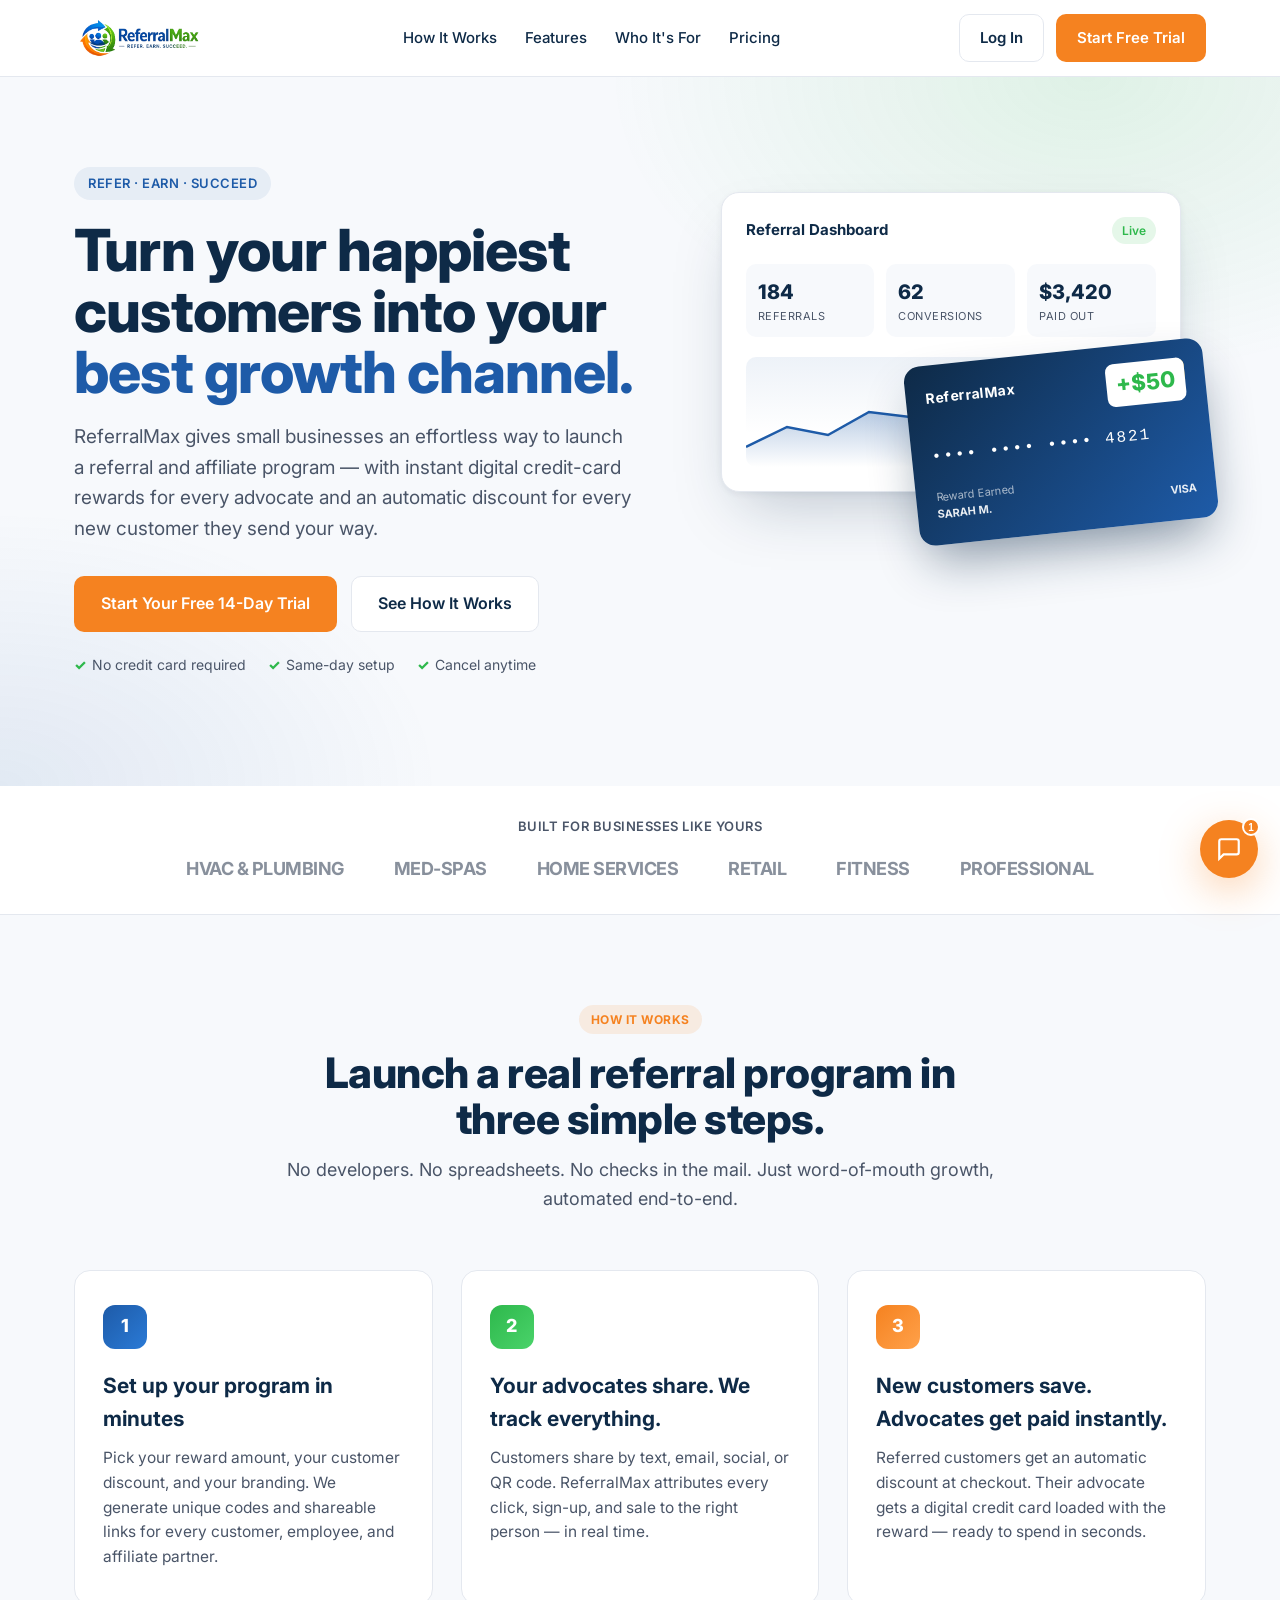
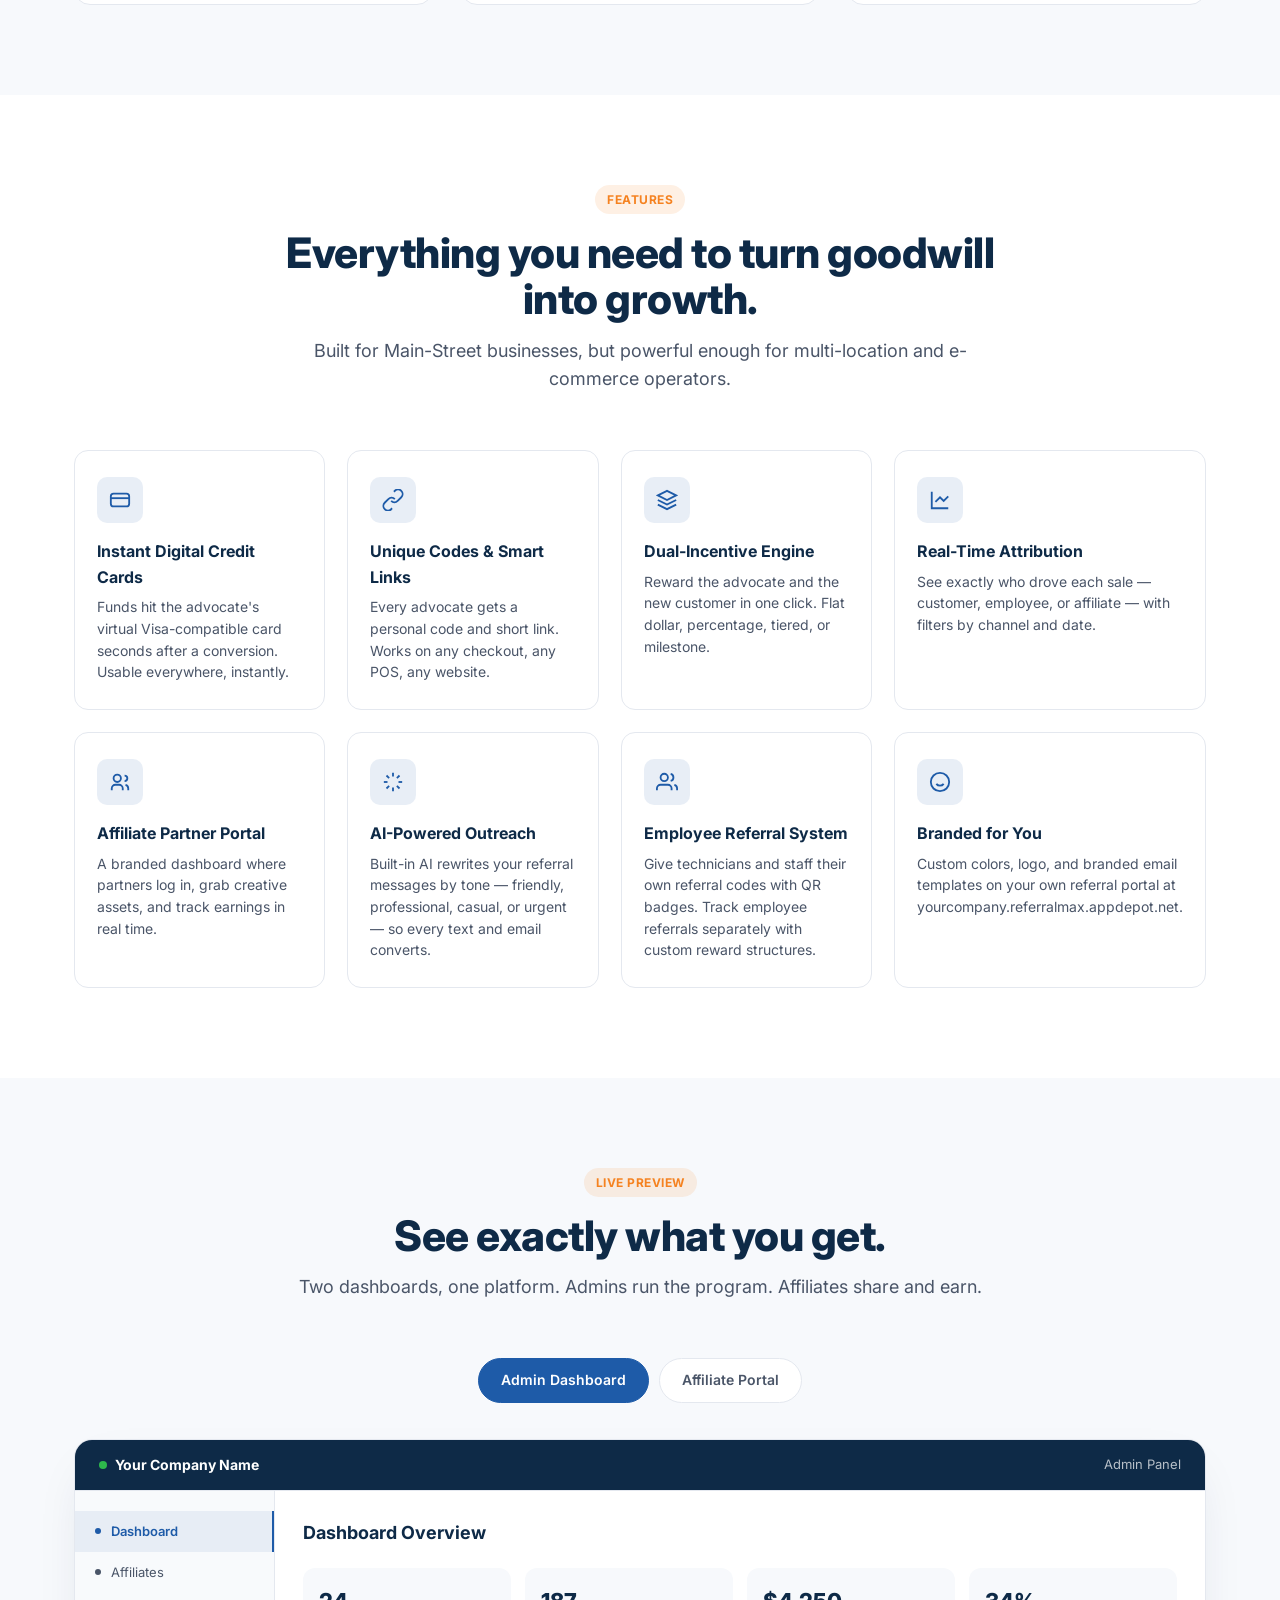
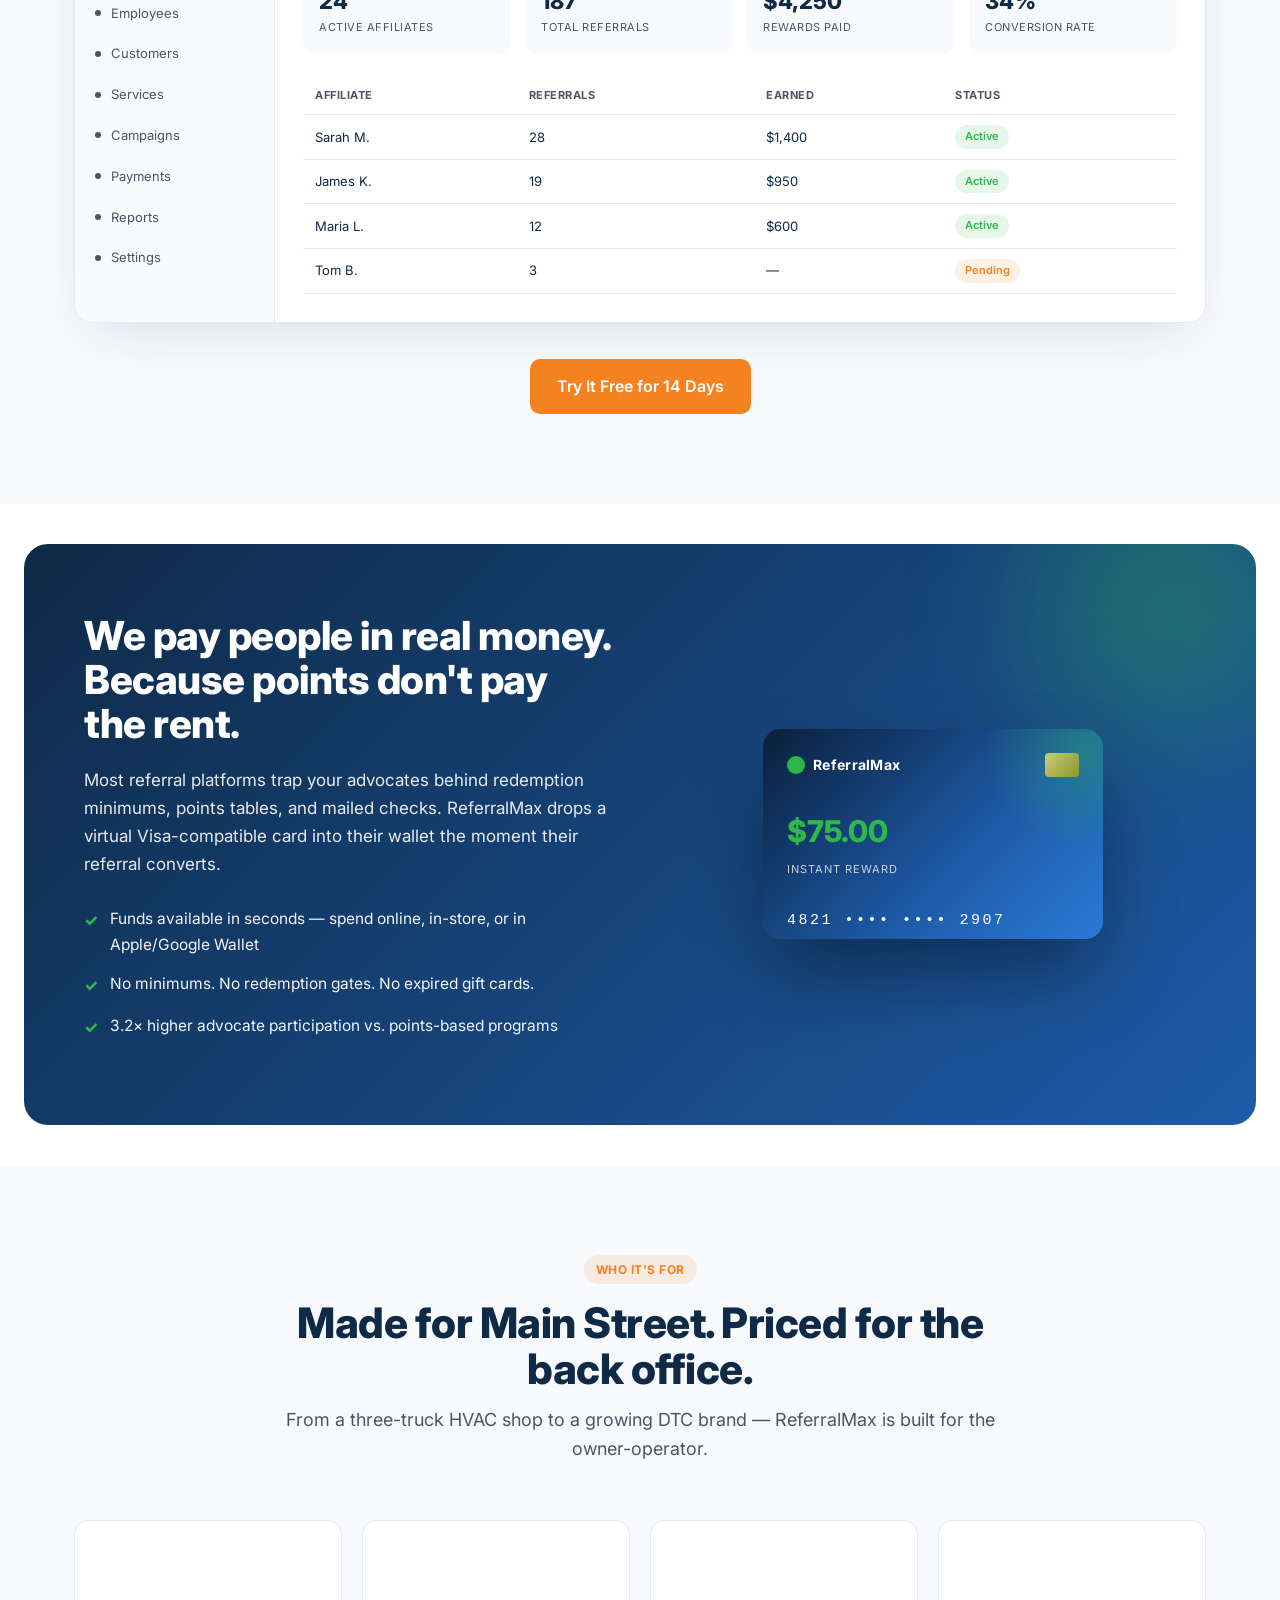
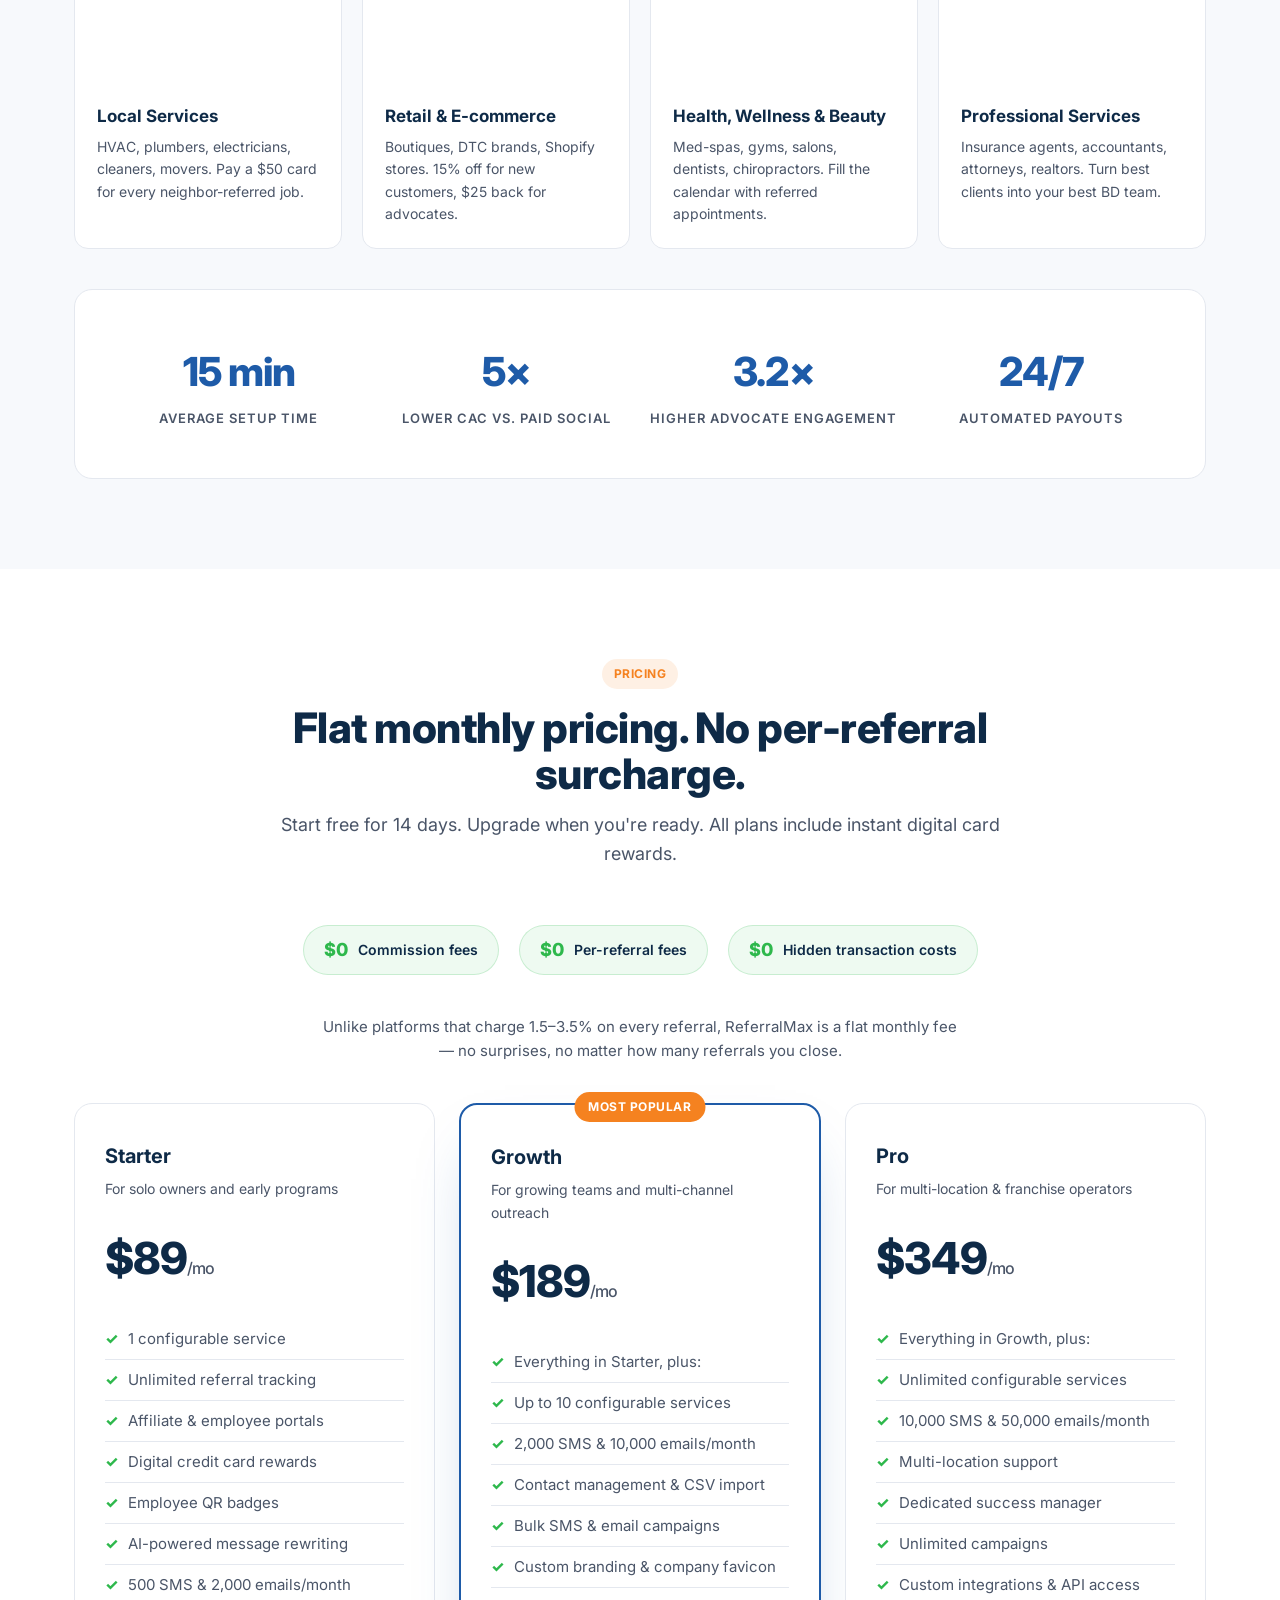
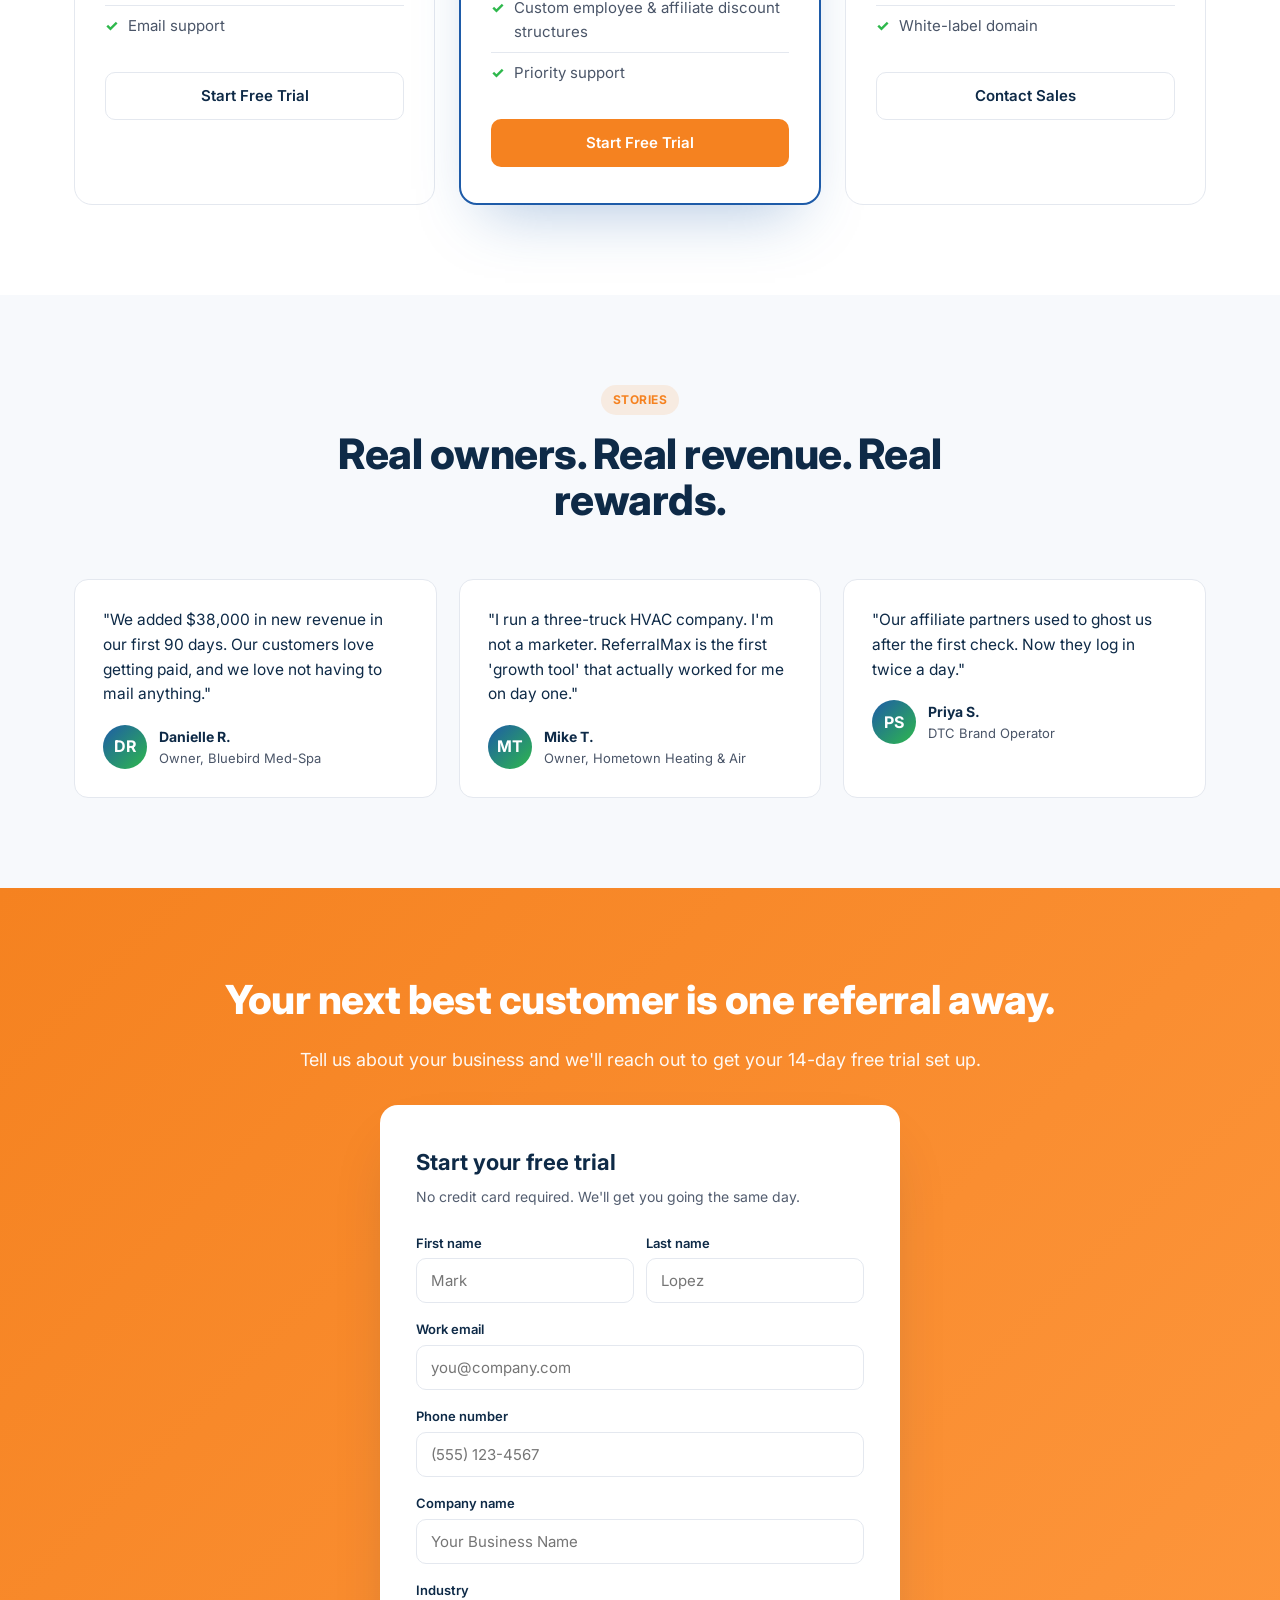
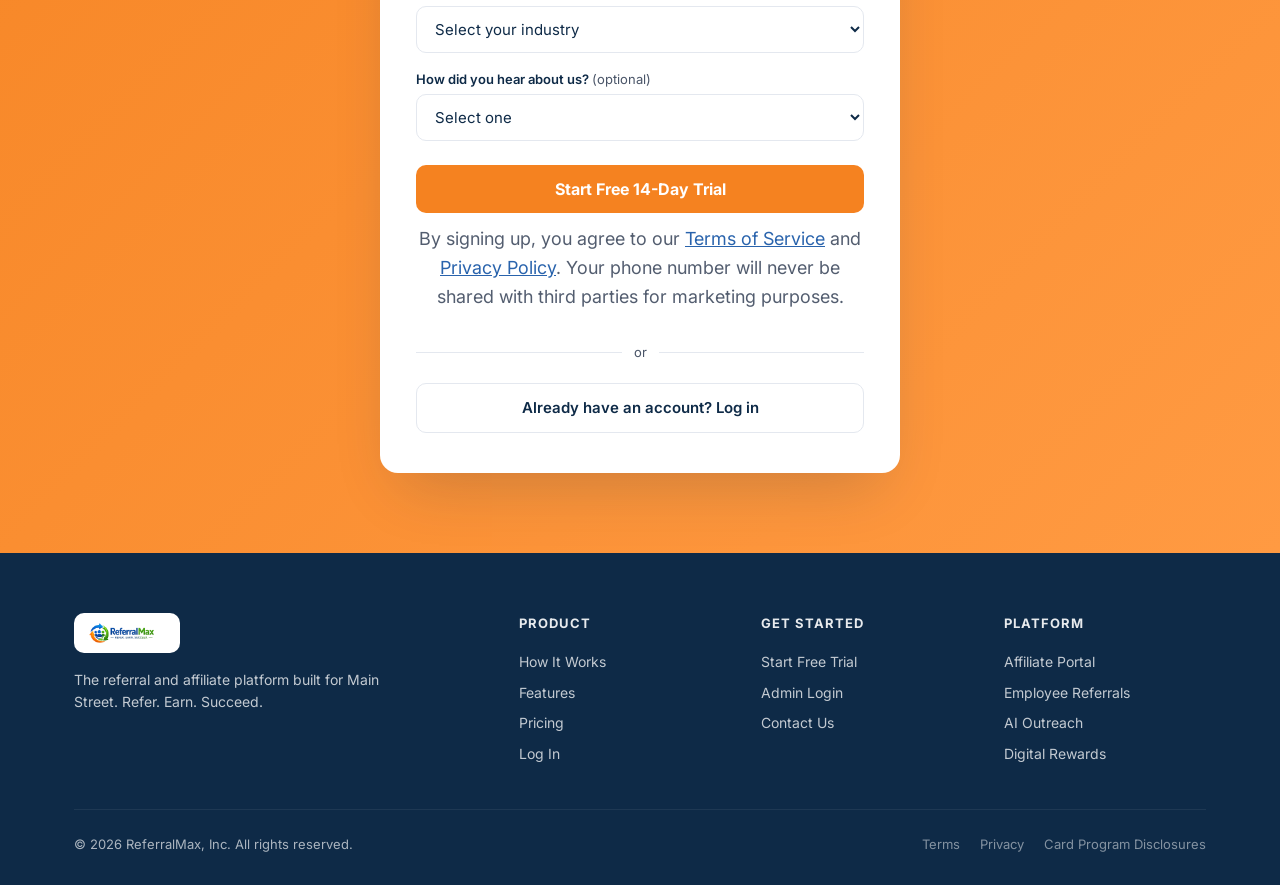
==== commit a75982da: "Add AI chatbot widget with SVG screenshot stubs, wired to every page" ====
--- a/index.html
+++ b/index.html
@@ -586,6 +586,7 @@
       .cards-feature h2 { font-size: 22px; }
     }
   </style>
+  <link rel="stylesheet" href="assets/chat-widget.css" />
 </head>
 <body>
 
@@ -1233,5 +1234,7 @@
     </div>
   </footer>
 
+  <!-- ReferralMax chatbot widget — appears on every page where this script loads -->
+  <script src="assets/chat-widget.js" defer></script>
 </body>
 </html>
--- a/assets/chat-widget.css
+++ b/assets/chat-widget.css
@@ -0,0 +1,275 @@
+/* ReferralMax marketing-site chatbot widget */
+
+.rmx-chat {
+  --rmx-navy: #0E2A47;
+  --rmx-blue: #1E5BA8;
+  --rmx-orange: #F58220;
+  --rmx-green: #2EB84C;
+  --rmx-cloud: #F7F9FC;
+  --rmx-slate: #4A5568;
+  --rmx-line: #E2E8F0;
+  font-family: system-ui, -apple-system, "Segoe UI", Roboto, sans-serif;
+  position: fixed;
+  z-index: 9999;
+}
+
+/* ── Floating bubble ─────────────────────────────────────── */
+.rmx-chat__bubble {
+  position: fixed;
+  bottom: 22px;
+  right: 22px;
+  height: 58px;
+  width: 58px;
+  border-radius: 50%;
+  border: 0;
+  background: var(--rmx-orange);
+  color: #fff;
+  cursor: pointer;
+  box-shadow: 0 12px 40px rgba(245,130,32,0.35);
+  display: flex;
+  align-items: center;
+  justify-content: center;
+  transition: transform .18s ease, box-shadow .18s ease;
+  z-index: 9999;
+}
+.rmx-chat__bubble:hover { transform: translateY(-2px); box-shadow: 0 16px 48px rgba(245,130,32,0.45); }
+.rmx-chat__bubble svg { width: 26px; height: 26px; }
+.rmx-chat__bubble[data-open="true"] { background: var(--rmx-navy); box-shadow: 0 12px 40px rgba(14,42,71,0.3); }
+
+.rmx-chat__badge {
+  position: absolute;
+  top: -2px;
+  right: -2px;
+  background: var(--rmx-orange);
+  color: #fff;
+  font-size: 10px;
+  font-weight: 700;
+  border-radius: 999px;
+  height: 18px;
+  min-width: 18px;
+  padding: 0 4px;
+  display: flex;
+  align-items: center;
+  justify-content: center;
+  border: 2px solid #fff;
+}
+.rmx-chat__badge[data-hide="true"] { display: none; }
+
+.rmx-chat__tooltip {
+  position: fixed;
+  bottom: 36px;
+  right: 92px;
+  background: #fff;
+  color: var(--rmx-navy);
+  padding: 10px 14px;
+  border-radius: 10px;
+  font-size: 13px;
+  font-weight: 600;
+  box-shadow: 0 8px 24px rgba(14,42,71,0.15);
+  pointer-events: none;
+  animation: rmx-fade-in 0.35s ease-out both, rmx-fade-out 0.5s ease-in 5s both;
+  z-index: 9998;
+}
+.rmx-chat__tooltip::after {
+  content: '';
+  position: absolute;
+  right: -6px;
+  top: 50%;
+  transform: translateY(-50%);
+  border: 6px solid transparent;
+  border-left-color: #fff;
+}
+@keyframes rmx-fade-in { from { opacity: 0; transform: translateX(6px); } to { opacity: 1; transform: translateX(0); } }
+@keyframes rmx-fade-out { from { opacity: 1; } to { opacity: 0; visibility: hidden; } }
+
+/* ── Panel ──────────────────────────────────────────────── */
+.rmx-chat__panel {
+  position: fixed;
+  bottom: 94px;
+  right: 22px;
+  width: 380px;
+  max-width: calc(100vw - 24px);
+  height: 620px;
+  max-height: calc(100vh - 120px);
+  background: #fff;
+  border-radius: 18px;
+  box-shadow: 0 24px 80px rgba(14,42,71,0.25);
+  display: none;
+  flex-direction: column;
+  overflow: hidden;
+  border: 1px solid var(--rmx-line);
+  animation: rmx-slide-up 0.24s cubic-bezier(.4,0,.2,1) both;
+}
+.rmx-chat__panel[data-open="true"] { display: flex; }
+@keyframes rmx-slide-up { from { opacity: 0; transform: translateY(12px); } to { opacity: 1; transform: translateY(0); } }
+
+/* Full-screen on mobile */
+@media (max-width: 500px) {
+  .rmx-chat__panel { bottom: 0; right: 0; width: 100vw; height: 100dvh; max-height: 100dvh; border-radius: 0; }
+  .rmx-chat__bubble { bottom: 16px; right: 16px; }
+}
+
+/* ── Header ─────────────────────────────────────────────── */
+.rmx-chat__header {
+  background: var(--rmx-navy);
+  color: #fff;
+  padding: 12px 16px;
+  display: flex;
+  align-items: center;
+  justify-content: space-between;
+}
+.rmx-chat__header-info { display: flex; align-items: center; gap: 10px; }
+.rmx-chat__avatar {
+  width: 32px; height: 32px;
+  border-radius: 50%;
+  background: rgba(255,255,255,0.15);
+  display: flex; align-items: center; justify-content: center;
+}
+.rmx-chat__avatar svg { width: 16px; height: 16px; }
+.rmx-chat__title { font-size: 14px; font-weight: 600; line-height: 1.2; }
+.rmx-chat__status { font-size: 11px; color: rgba(255,255,255,0.7); display: flex; align-items: center; gap: 5px; margin-top: 1px; }
+.rmx-chat__status::before { content: ''; width: 6px; height: 6px; background: #4ade80; border-radius: 50%; display: inline-block; }
+.rmx-chat__header-actions { display: flex; gap: 4px; }
+.rmx-chat__header-btn {
+  background: none; border: 0; color: rgba(255,255,255,0.7); padding: 6px; cursor: pointer; border-radius: 4px;
+}
+.rmx-chat__header-btn:hover { color: #fff; background: rgba(255,255,255,0.1); }
+.rmx-chat__header-btn svg { width: 16px; height: 16px; }
+
+/* ── Messages ───────────────────────────────────────────── */
+.rmx-chat__messages {
+  flex: 1;
+  overflow-y: auto;
+  padding: 16px;
+  background: var(--rmx-cloud);
+  display: flex;
+  flex-direction: column;
+  gap: 12px;
+}
+.rmx-chat__row { display: flex; gap: 8px; align-items: flex-start; }
+.rmx-chat__row--user { justify-content: flex-end; }
+.rmx-chat__row-avatar {
+  width: 28px; height: 28px; border-radius: 50%;
+  background: var(--rmx-navy);
+  color: #fff;
+  font-size: 11px; font-weight: 700;
+  display: flex; align-items: center; justify-content: center;
+  flex-shrink: 0;
+}
+.rmx-chat__msg {
+  max-width: 280px;
+  padding: 10px 13px;
+  font-size: 14px;
+  line-height: 1.45;
+  white-space: pre-wrap;
+  word-wrap: break-word;
+}
+.rmx-chat__msg--bot { background: #fff; color: #1f2937; border-radius: 16px 16px 16px 4px; border: 1px solid var(--rmx-line); }
+.rmx-chat__msg--user { background: var(--rmx-navy); color: #fff; border-radius: 16px 16px 4px 16px; }
+
+/* Typing indicator */
+.rmx-chat__typing { background: #fff; border-radius: 16px 16px 16px 4px; padding: 12px 14px; border: 1px solid var(--rmx-line); }
+.rmx-chat__typing span {
+  width: 6px; height: 6px; background: #94a3b8; border-radius: 50%;
+  display: inline-block; margin: 0 2px; animation: rmx-bounce 1.2s infinite;
+}
+.rmx-chat__typing span:nth-child(2) { animation-delay: .15s; }
+.rmx-chat__typing span:nth-child(3) { animation-delay: .30s; }
+@keyframes rmx-bounce { 0%,60%,100% { transform: translateY(0); opacity: .4; } 30% { transform: translateY(-4px); opacity: 1; } }
+
+/* Screenshot */
+.rmx-chat__screenshot {
+  margin-top: 6px;
+  border: 1px solid var(--rmx-line);
+  border-radius: 10px;
+  overflow: hidden;
+  background: #fff;
+  max-width: 280px;
+}
+.rmx-chat__screenshot img { display: block; width: 100%; height: auto; }
+
+/* Chips */
+.rmx-chat__chips { display: flex; flex-wrap: wrap; gap: 6px; margin-left: 36px; }
+.rmx-chat__chip {
+  background: #fff;
+  border: 1px solid var(--rmx-line);
+  padding: 6px 12px;
+  border-radius: 999px;
+  font-size: 12px;
+  color: var(--rmx-slate);
+  cursor: pointer;
+  transition: border-color .15s, color .15s;
+  font-family: inherit;
+}
+.rmx-chat__chip:hover { border-color: var(--rmx-navy); color: var(--rmx-navy); }
+
+/* Lead capture card */
+.rmx-chat__lead {
+  background: linear-gradient(135deg, #E8EEF7 0%, #fff 100%);
+  border: 1px solid #CBD5E0;
+  border-radius: 12px;
+  padding: 14px;
+  max-width: 280px;
+}
+.rmx-chat__lead h4 { margin: 0 0 4px; color: var(--rmx-navy); font-size: 14px; font-weight: 700; }
+.rmx-chat__lead p { margin: 0 0 10px; color: var(--rmx-slate); font-size: 12px; line-height: 1.4; }
+.rmx-chat__lead input {
+  display: block; width: 100%; margin-bottom: 8px; padding: 8px 10px;
+  font-size: 13px; border: 1px solid #CBD5E0; border-radius: 7px; box-sizing: border-box;
+  font-family: inherit;
+}
+.rmx-chat__lead input:focus { outline: 2px solid var(--rmx-blue); outline-offset: 0; }
+.rmx-chat__lead-submit {
+  width: 100%; background: var(--rmx-navy); color: #fff; border: 0;
+  padding: 9px; font-size: 13px; font-weight: 700; border-radius: 7px; cursor: pointer;
+  font-family: inherit;
+}
+.rmx-chat__lead-submit:disabled { opacity: 0.5; cursor: wait; }
+.rmx-chat__lead-submit:hover:not(:disabled) { background: var(--rmx-blue); }
+.rmx-chat__lead-skip {
+  background: none; border: 0; color: #9ca3af; font-size: 11px; margin-top: 6px;
+  cursor: pointer; width: 100%; padding: 4px;
+  font-family: inherit;
+}
+.rmx-chat__lead-skip:hover { color: var(--rmx-slate); }
+.rmx-chat__lead-error { color: #dc2626; font-size: 11px; margin-top: 6px; }
+
+/* Honeypot */
+.rmx-chat__hp { position: absolute; left: -9999px; top: auto; width: 1px; height: 1px; overflow: hidden; }
+
+/* ── Input ──────────────────────────────────────────────── */
+.rmx-chat__input-row {
+  border-top: 1px solid var(--rmx-line);
+  padding: 12px;
+  background: #fff;
+}
+.rmx-chat__input-wrap {
+  display: flex;
+  align-items: flex-end;
+  gap: 8px;
+  background: #F1F5F9;
+  border: 1px solid var(--rmx-line);
+  border-radius: 12px;
+  padding: 6px 10px;
+  transition: border-color .15s;
+}
+.rmx-chat__input-wrap:focus-within { border-color: var(--rmx-navy); }
+.rmx-chat__input {
+  flex: 1;
+  background: transparent;
+  resize: none;
+  border: 0;
+  font-size: 14px;
+  font-family: inherit;
+  color: #1f2937;
+  max-height: 100px;
+  min-height: 22px;
+  padding: 6px 0;
+}
+.rmx-chat__input:focus { outline: none; }
+.rmx-chat__send {
+  background: none; border: 0; color: var(--rmx-navy); cursor: pointer; padding: 6px;
+}
+.rmx-chat__send:disabled { color: #CBD5E0; cursor: not-allowed; }
+.rmx-chat__send svg { width: 20px; height: 20px; }
+.rmx-chat__footer { text-align: center; font-size: 10px; color: #9ca3af; margin-top: 8px; }
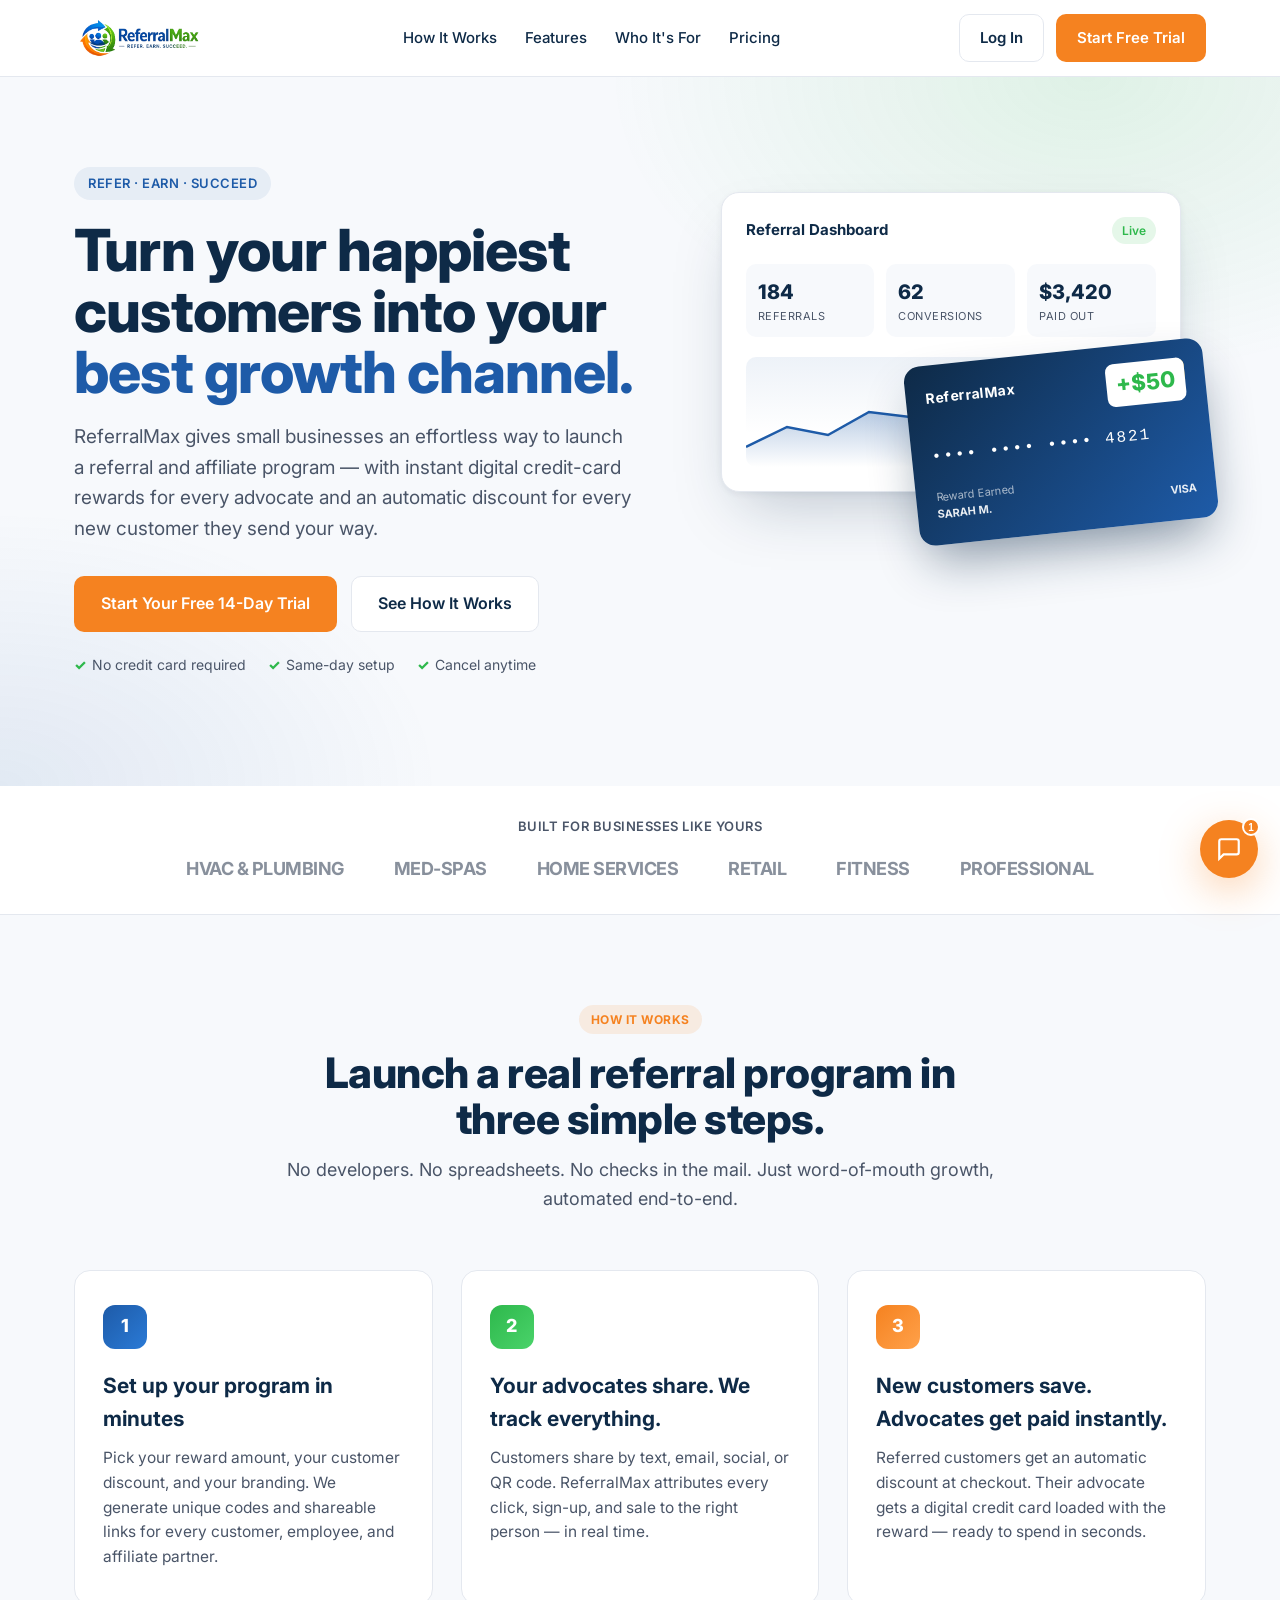
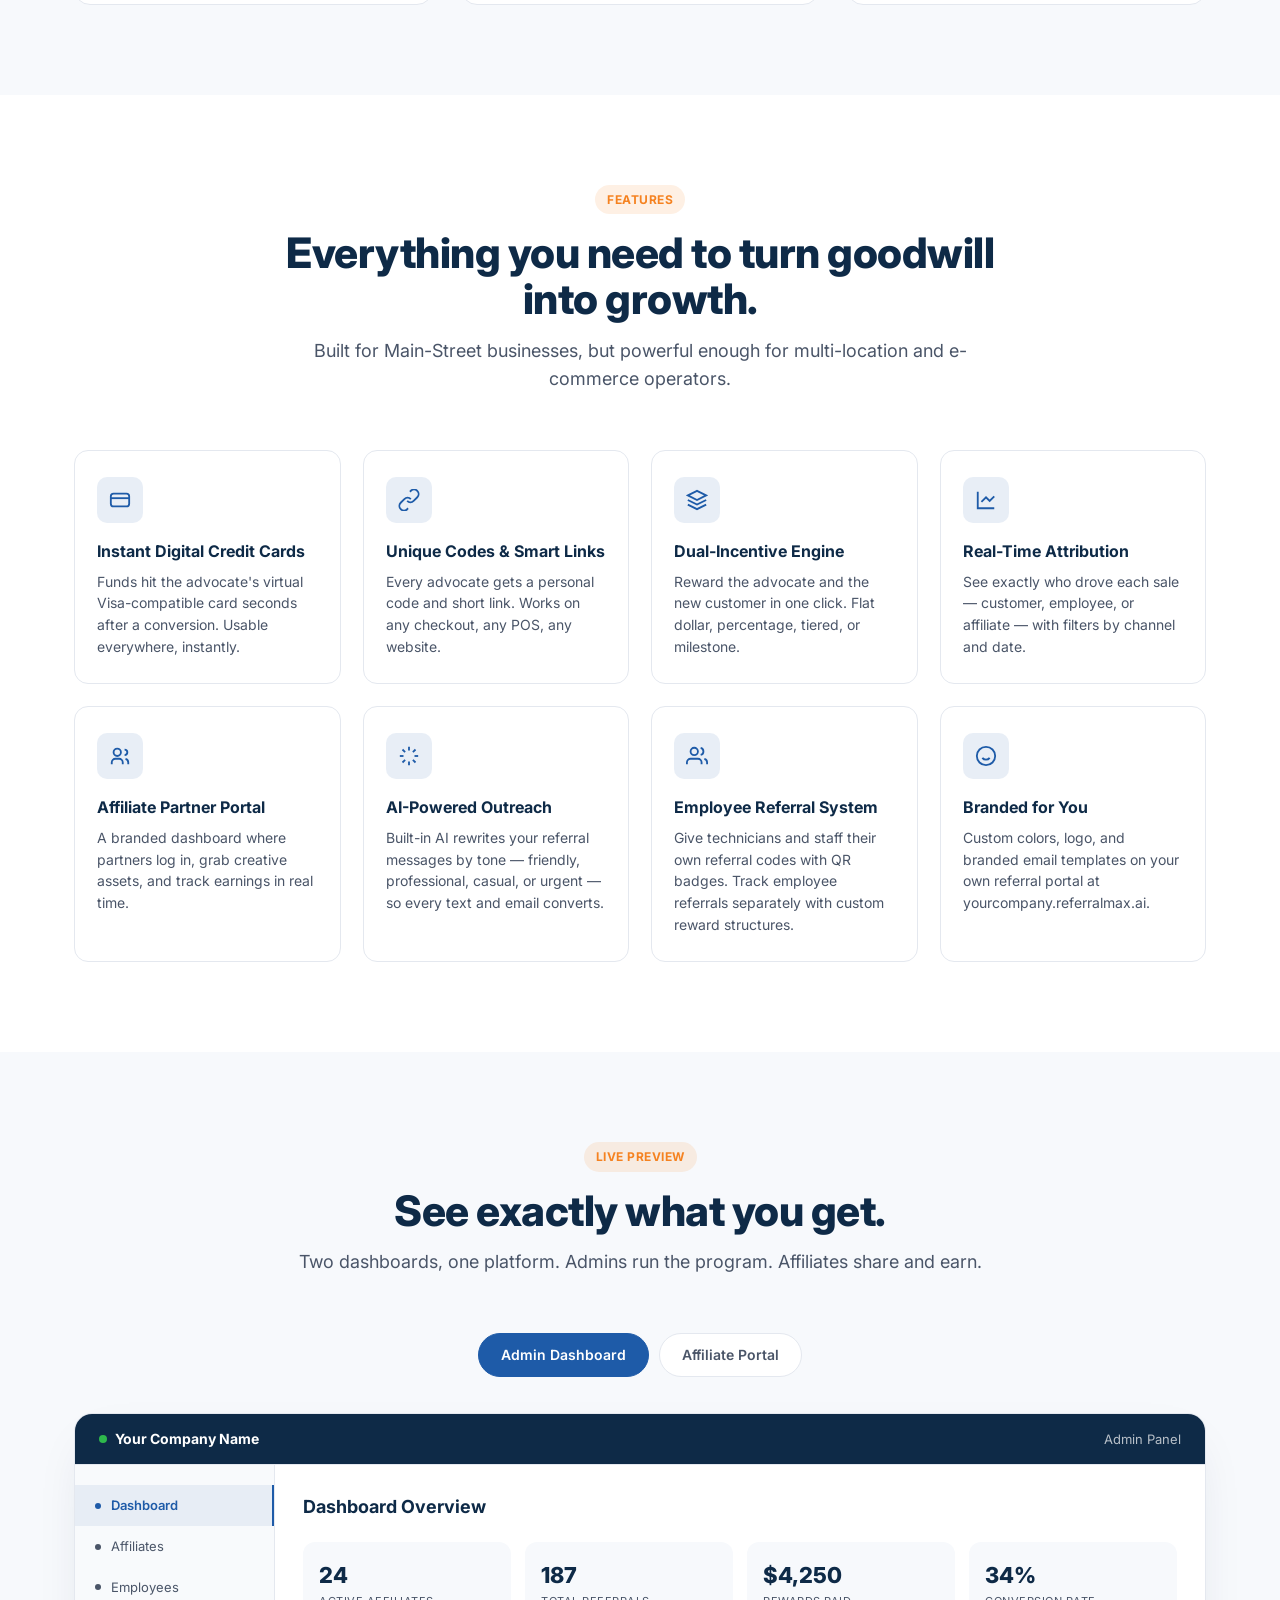
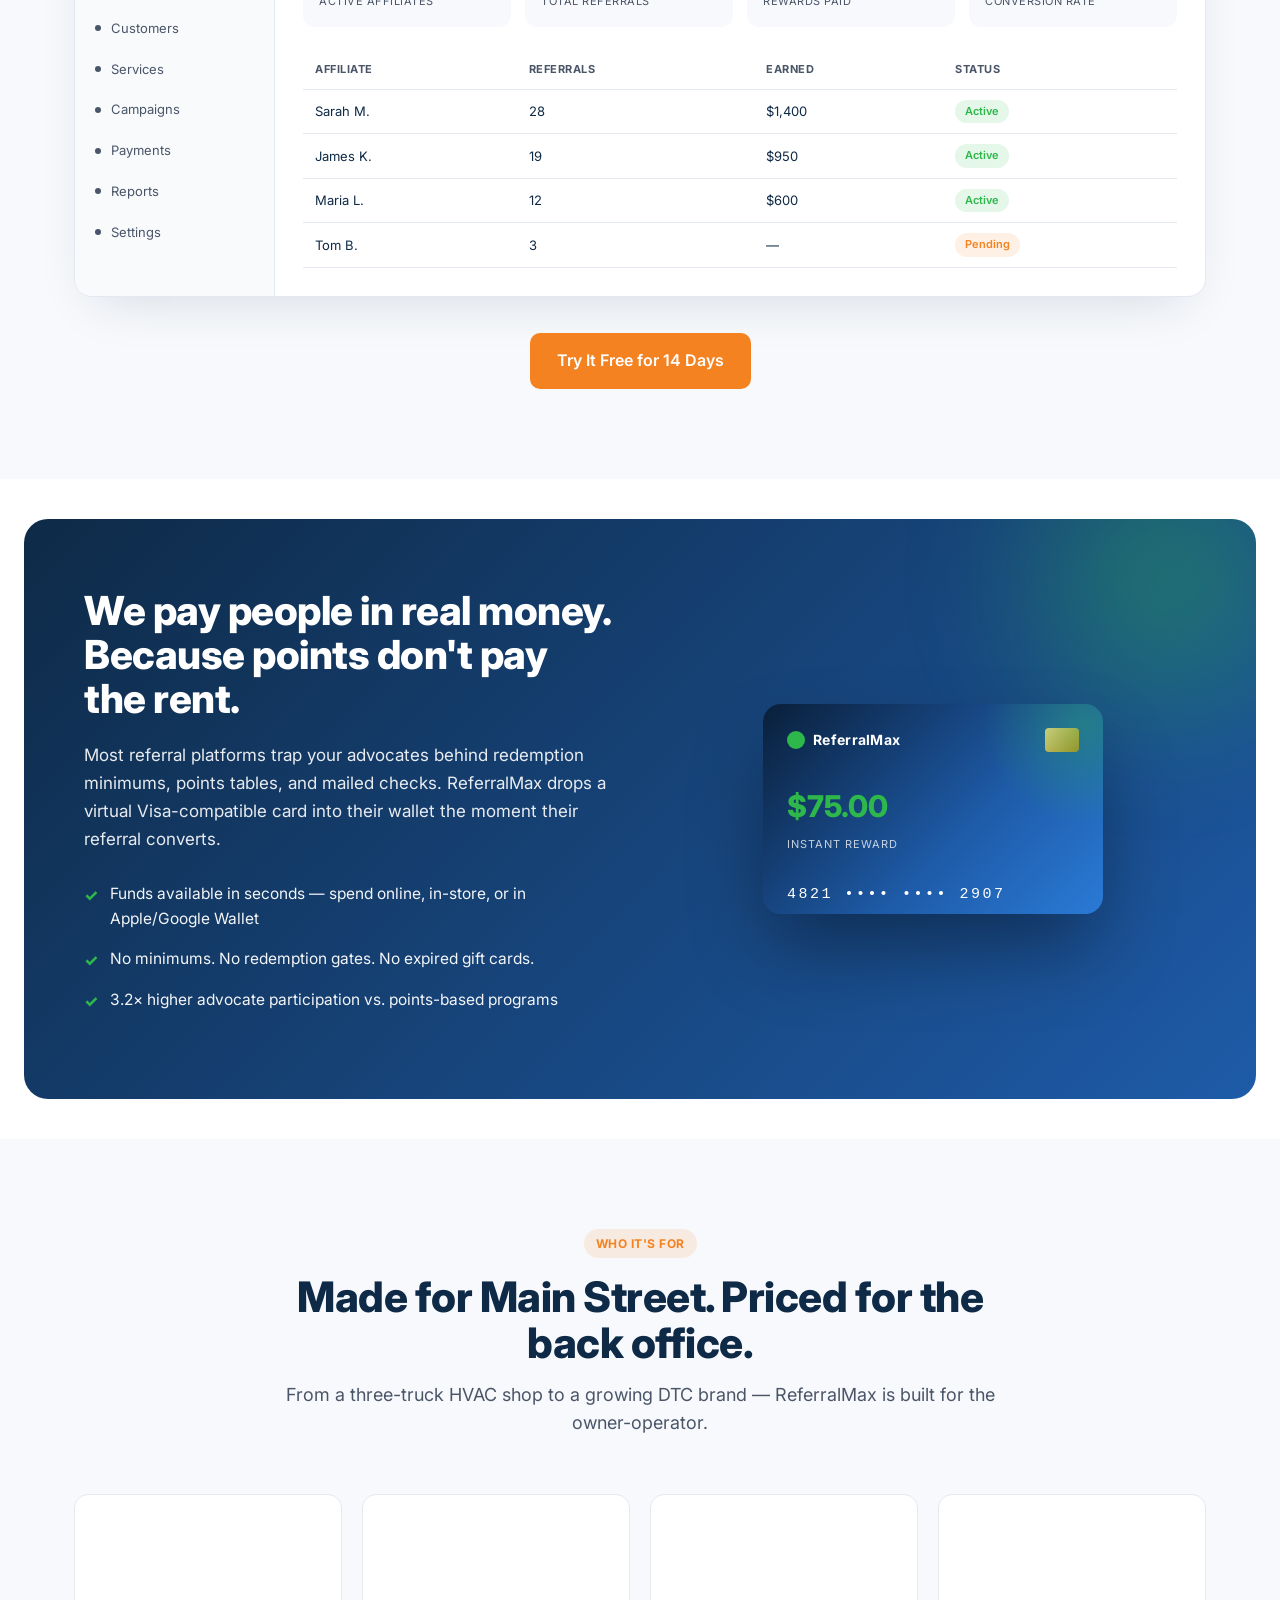
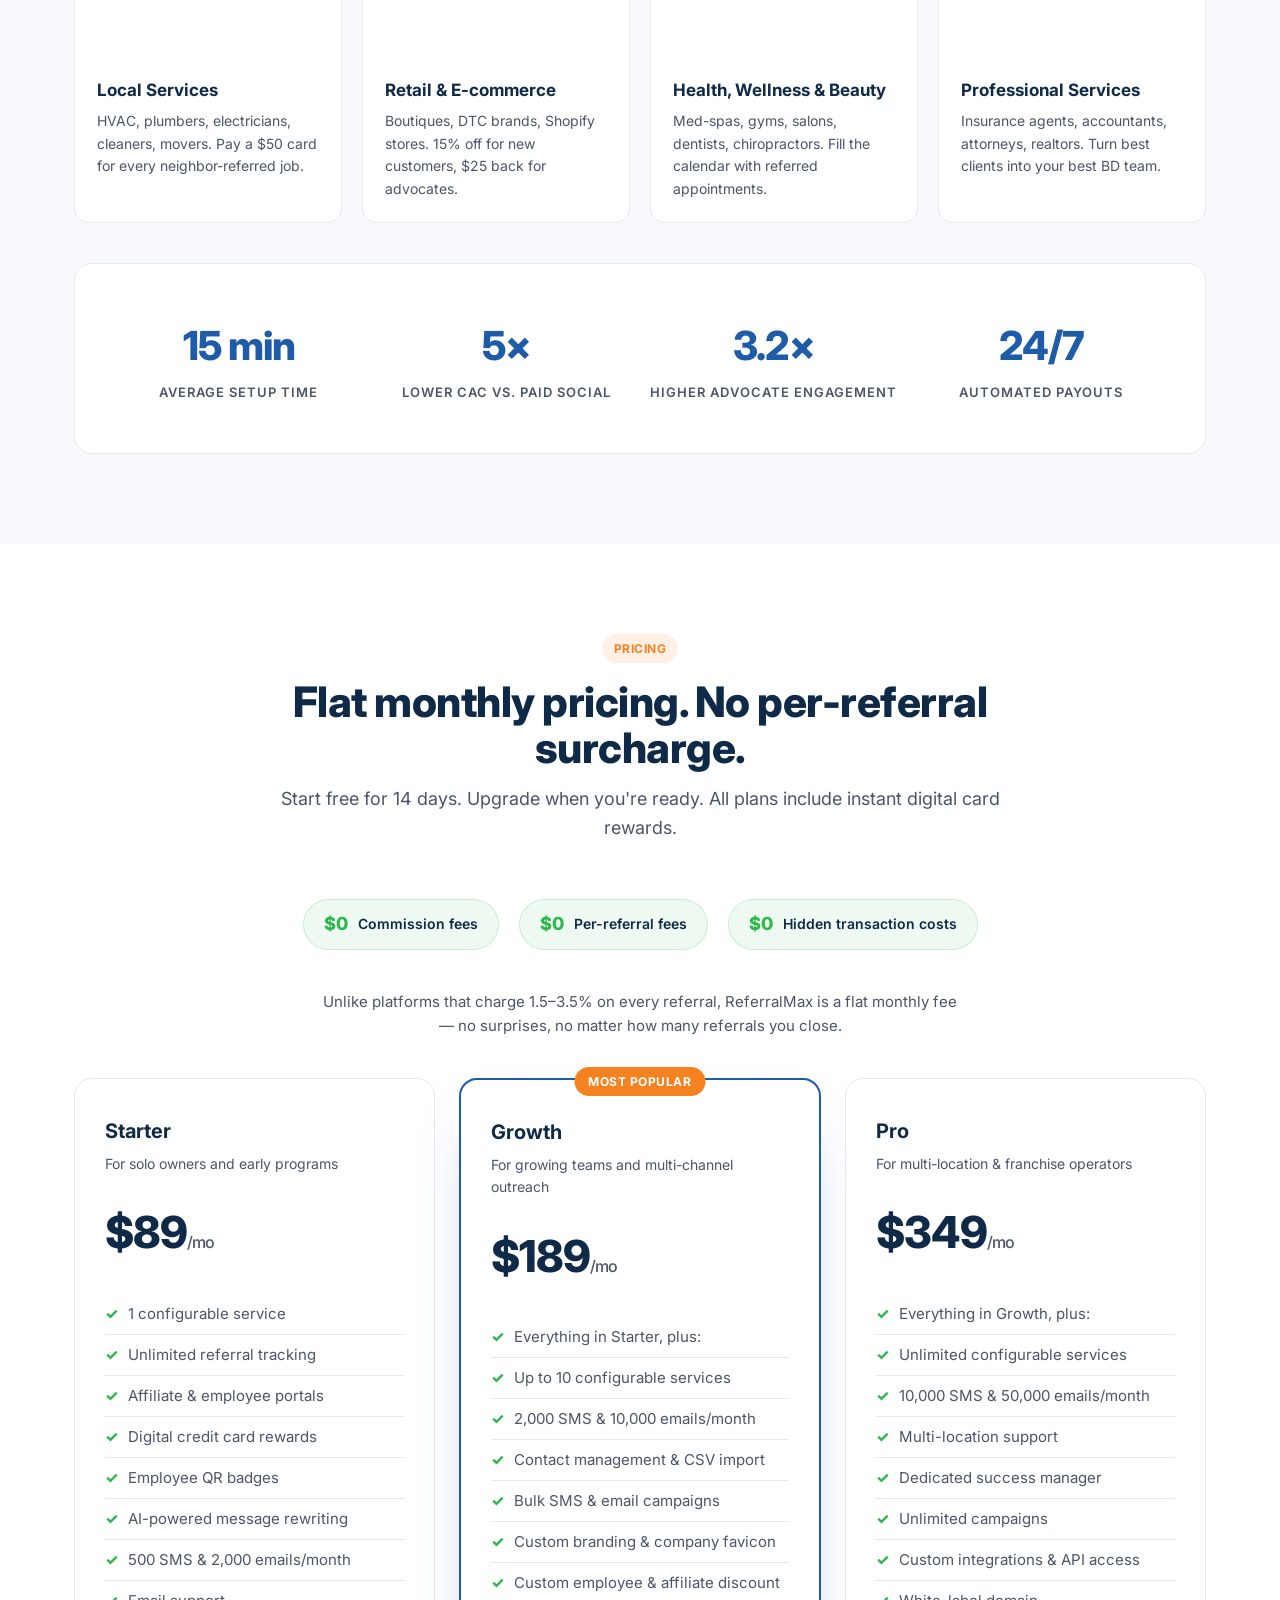
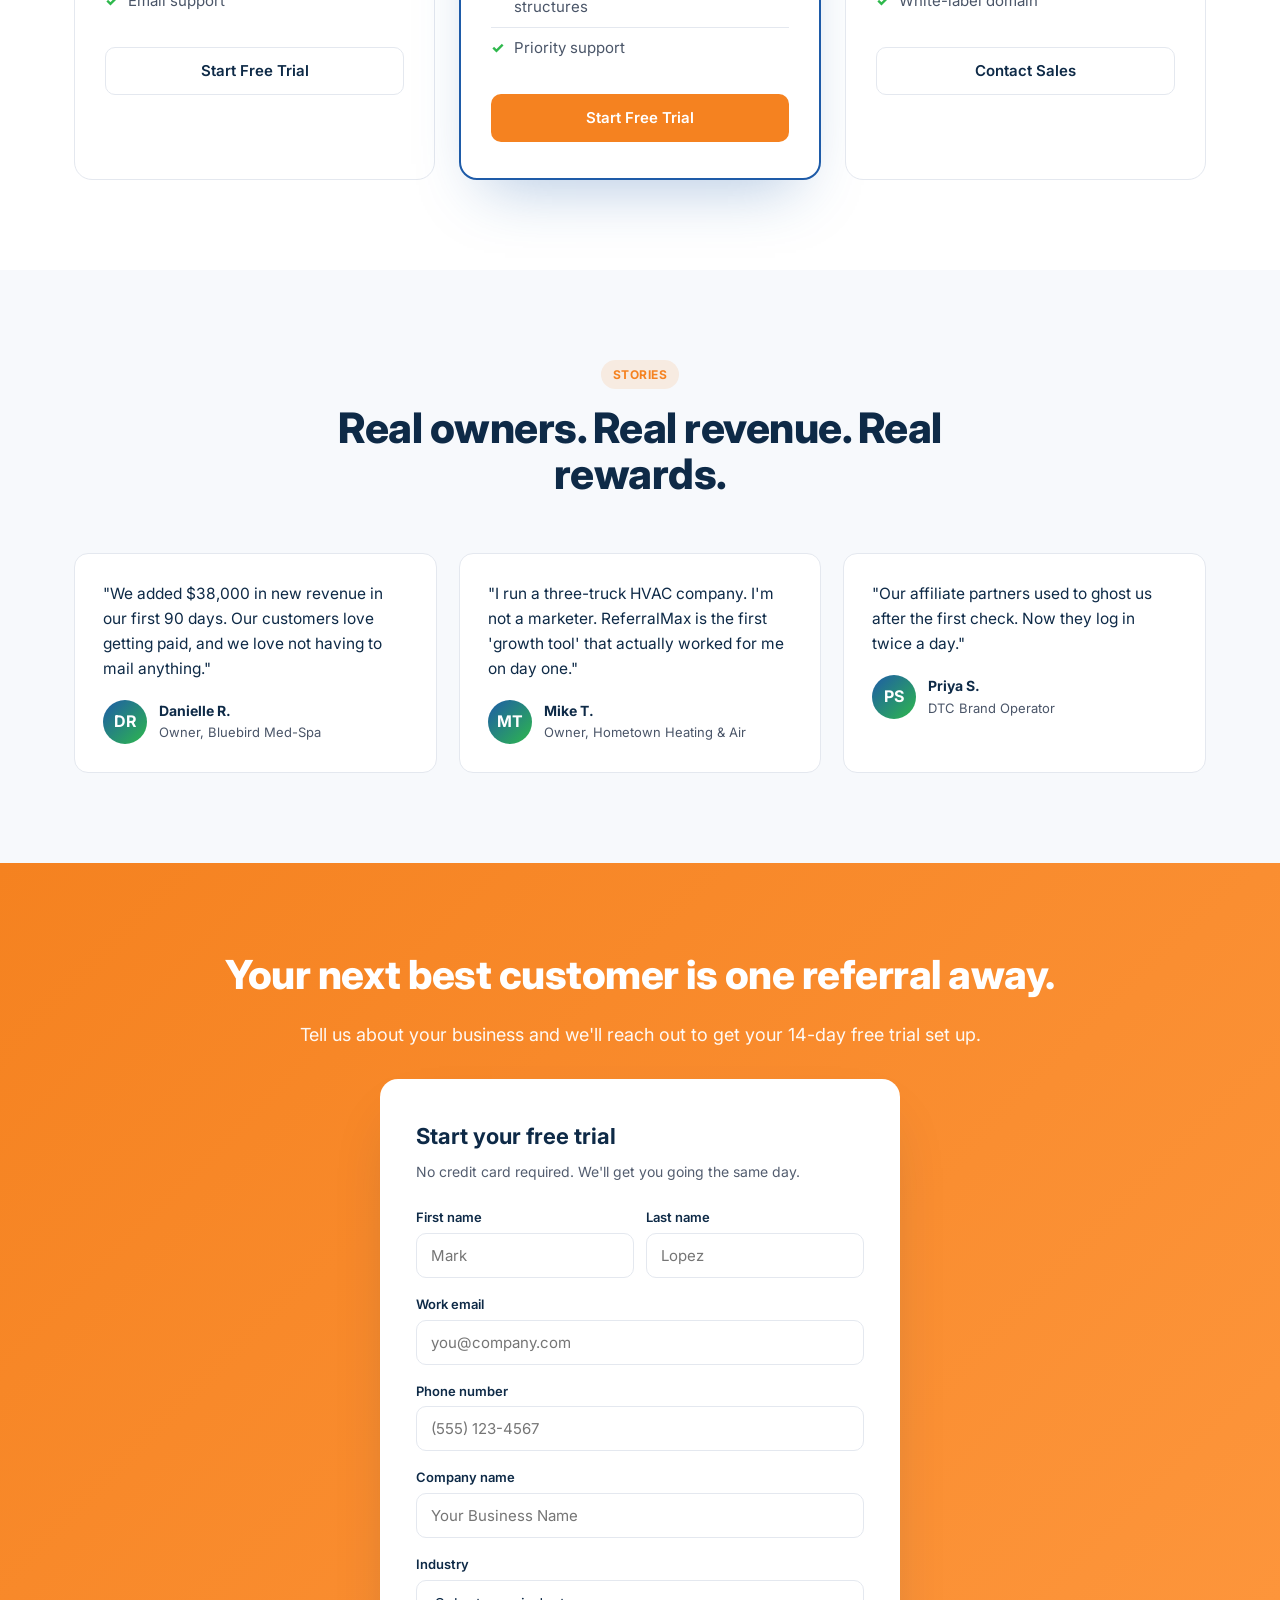
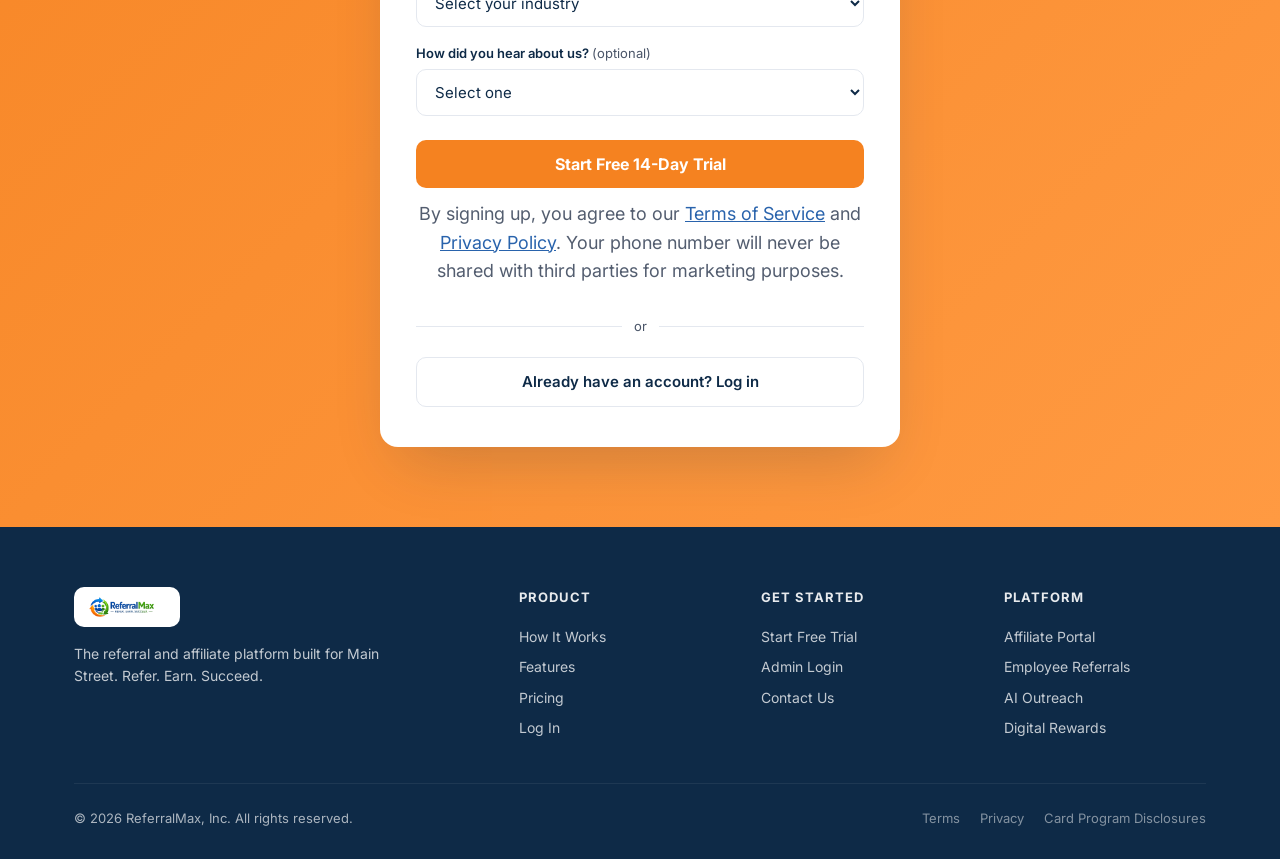
==== commit 98b51448: "Migrate URLs to referralmax.ai domain" ====
--- a/index.html
+++ b/index.html
@@ -5,19 +5,19 @@
   <meta name="viewport" content="width=device-width, initial-scale=1.0" />
   <title>ReferralMax — Refer. Earn. Succeed.</title>
   <meta name="description" content="ReferralMax is the referral and affiliate platform for small and mid-sized businesses. Launch a branded referral program in minutes and reward advocates with instant digital credit cards." />
-  <link rel="canonical" href="https://get.referralmax.appdepot.net/" />
+  <link rel="canonical" href="https://referralmax.ai/" />
   <link rel="icon" type="image/png" href="assets/favicon.png" />
 
   <!-- Open Graph / social share -->
   <meta property="og:type" content="website" />
-  <meta property="og:url" content="https://get.referralmax.appdepot.net/" />
+  <meta property="og:url" content="https://referralmax.ai/" />
   <meta property="og:title" content="ReferralMax — Refer. Earn. Succeed." />
   <meta property="og:description" content="The referral and affiliate platform built for small businesses. Instant digital credit card rewards for every advocate." />
-  <meta property="og:image" content="https://get.referralmax.appdepot.net/assets/ReferralMax_Logo.png" />
+  <meta property="og:image" content="https://referralmax.ai/assets/ReferralMax_Logo.png" />
   <meta name="twitter:card" content="summary_large_image" />
   <meta name="twitter:title" content="ReferralMax — Refer. Earn. Succeed." />
   <meta name="twitter:description" content="The referral and affiliate platform built for small businesses. Instant digital credit card rewards for every advocate." />
-  <meta name="twitter:image" content="https://get.referralmax.appdepot.net/assets/ReferralMax_Logo.png" />
+  <meta name="twitter:image" content="https://referralmax.ai/assets/ReferralMax_Logo.png" />
   <link rel="preconnect" href="https://fonts.googleapis.com" />
   <link rel="preconnect" href="https://fonts.gstatic.com" crossorigin />
   <link href="https://fonts.googleapis.com/css2?family=Inter:wght@400;500;600;700;800&display=swap" rel="stylesheet" />
@@ -605,7 +605,7 @@
         </ul>
       </nav>
       <div class="nav-cta">
-        <a href="https://referralmax.appdepot.net/login" class="btn btn-ghost">Log In</a>
+        <a href="https://admin.referralmax.ai/login" class="btn btn-ghost">Log In</a>
         <a href="#cta" class="btn btn-primary">Start Free Trial</a>
       </div>
     </div>
@@ -765,7 +765,7 @@
         <div class="feat">
           <div class="feat-icon"><svg viewBox="0 0 24 24" fill="none" stroke="currentColor" stroke-width="2"><circle cx="12" cy="12" r="10"/><path d="M8 14s1.5 2 4 2 4-2 4-2"/><line x1="9" y1="9" x2="9.01" y2="9"/><line x1="15" y1="9" x2="15.01" y2="9"/></svg></div>
           <h4>Branded for You</h4>
-          <p>Custom colors, logo, and branded email templates on your own referral portal at yourcompany.referralmax.appdepot.net.</p>
+          <p>Custom colors, logo, and branded email templates on your own referral portal at yourcompany.referralmax.ai.</p>
         </div>
       </div>
     </div>
@@ -1127,7 +1127,7 @@
             <p class="form-note">By signing up, you agree to our <a href="terms/" style="color:var(--blue);text-decoration:underline;">Terms of Service</a> and <a href="privacy/" style="color:var(--blue);text-decoration:underline;">Privacy Policy</a>. Your phone number will never be shared with third parties for marketing purposes.</p>
           </form>
           <div class="form-divider">or</div>
-          <a href="https://referralmax.appdepot.net/login" class="form-alt-btn">Already have an account? Log in</a>
+          <a href="https://admin.referralmax.ai/login" class="form-alt-btn">Already have an account? Log in</a>
         </div>
 
         <!-- Success state, hidden until form submits successfully. -->
@@ -1153,7 +1153,35 @@
       event.target.classList.add('active');
     }
 
-    const TRIAL_REQUEST_URL = 'https://api.referralmax.appdepot.net/api/public/trial-request';
+    const TRIAL_REQUEST_URL = 'https://api.referralmax.ai/api/public/trial-request';
+
+    // ── Partner-program referral code capture ─────────────────────
+    // If someone lands on the site via ?ref=CODE, store it for 30 days so
+    // whenever they eventually submit the trial-request form we can attribute
+    // the conversion to the referring company.
+    (function captureReferralCode() {
+      try {
+        const params = new URLSearchParams(window.location.search);
+        const ref = params.get('ref');
+        if (ref && /^[A-Z0-9-]{4,40}$/i.test(ref)) {
+          localStorage.setItem('rmx_ref', JSON.stringify({ code: ref.toUpperCase(), ts: Date.now() }));
+        }
+      } catch { /* localStorage disabled — fine, no-op */ }
+    })();
+
+    function getStoredReferralCode() {
+      try {
+        const raw = localStorage.getItem('rmx_ref');
+        if (!raw) return null;
+        const data = JSON.parse(raw);
+        const THIRTY_DAYS = 30 * 24 * 60 * 60 * 1000;
+        if (!data.ts || Date.now() - data.ts > THIRTY_DAYS) {
+          localStorage.removeItem('rmx_ref');
+          return null;
+        }
+        return data.code || null;
+      } catch { return null; }
+    }
 
     async function handleSignup(e) {
       e.preventDefault();
@@ -1171,6 +1199,7 @@
         industry:  document.getElementById('industry').value,
         source:    document.getElementById('source').value,
         website_url: document.getElementById('website_url').value, // honeypot
+        referredByCode: getStoredReferralCode(),
       };
 
       try {
@@ -1207,13 +1236,13 @@
           <a href="#how">How It Works</a>
           <a href="#features">Features</a>
           <a href="#pricing">Pricing</a>
-          <a href="https://referralmax.appdepot.net/login">Log In</a>
+          <a href="https://admin.referralmax.ai/login">Log In</a>
         </div>
         <div class="footer-col">
           <h5>Get Started</h5>
           <a href="#cta">Start Free Trial</a>
-          <a href="https://referralmax.appdepot.net/login">Admin Login</a>
-          <a href="mailto:support@referralmax.appdepot.net">Contact Us</a>
+          <a href="https://admin.referralmax.ai/login">Admin Login</a>
+          <a href="mailto:support@referralmax.ai">Contact Us</a>
         </div>
         <div class="footer-col">
           <h5>Platform</h5>
